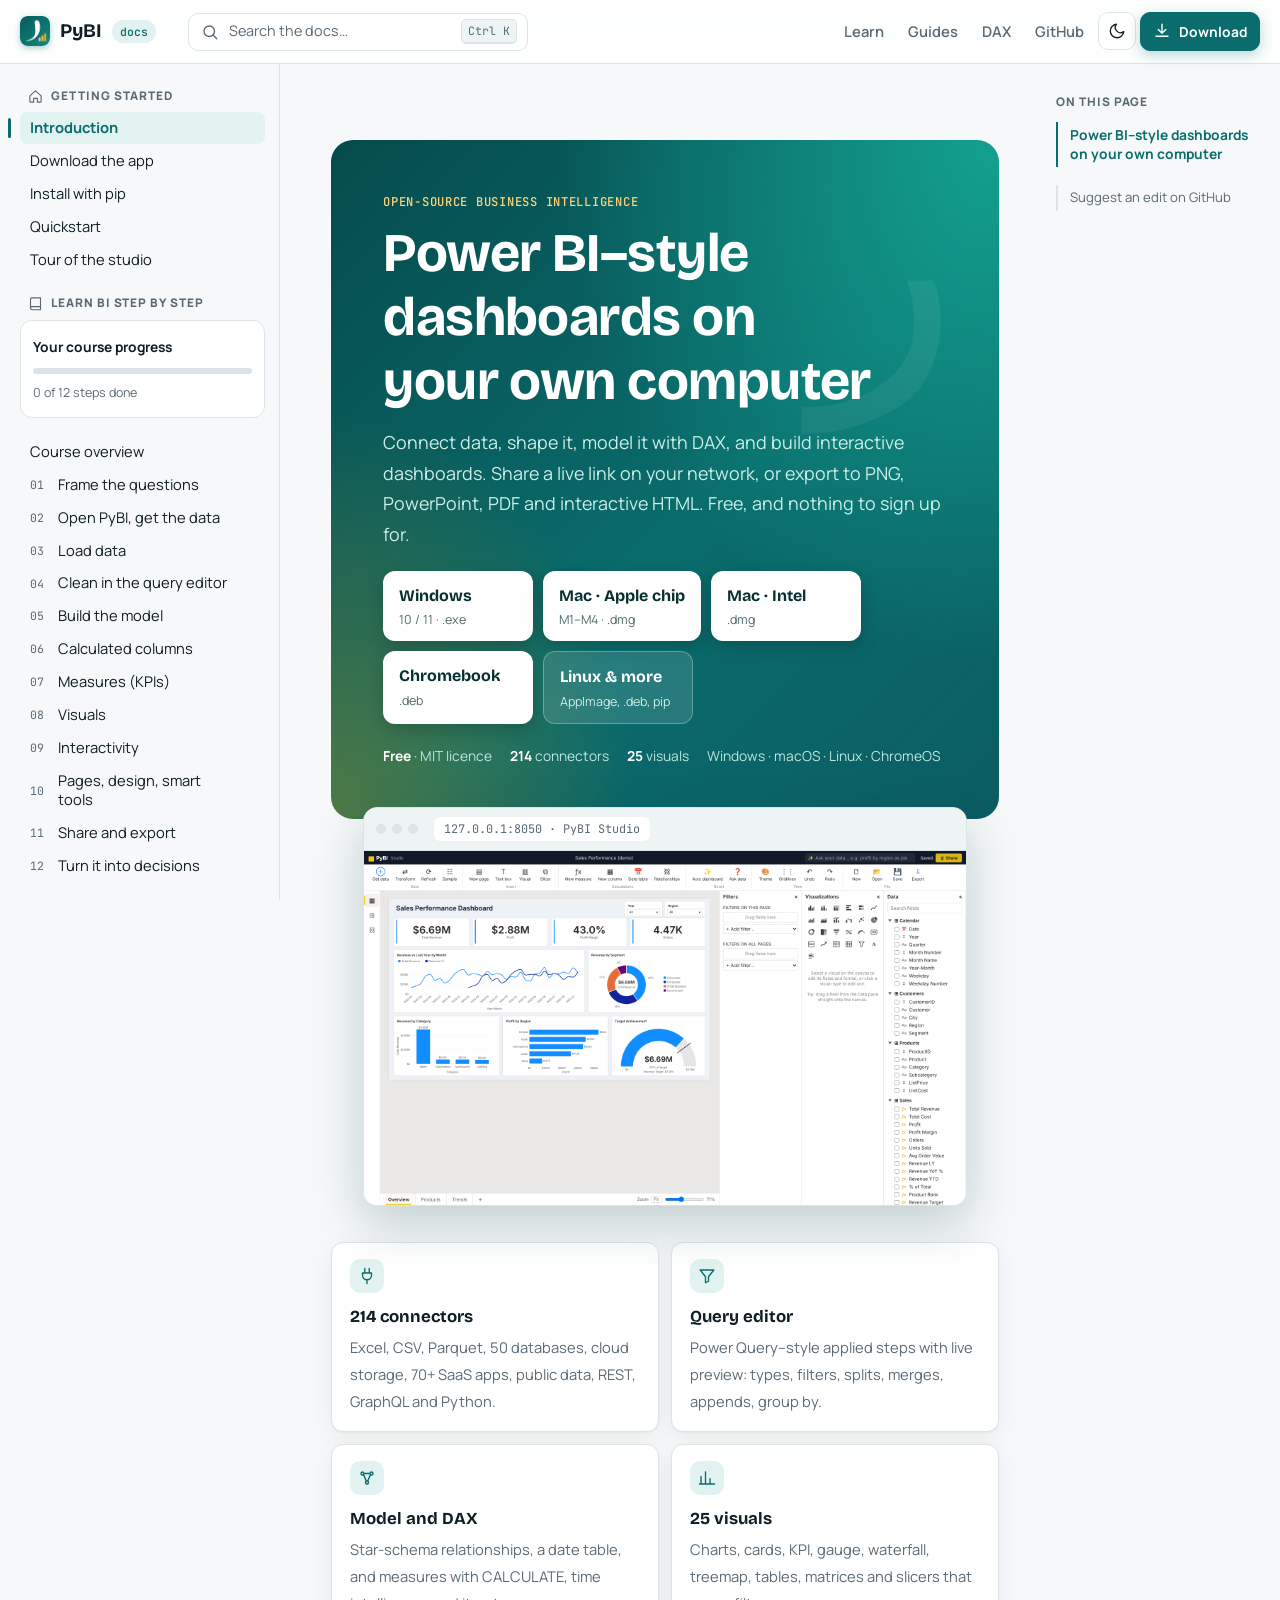
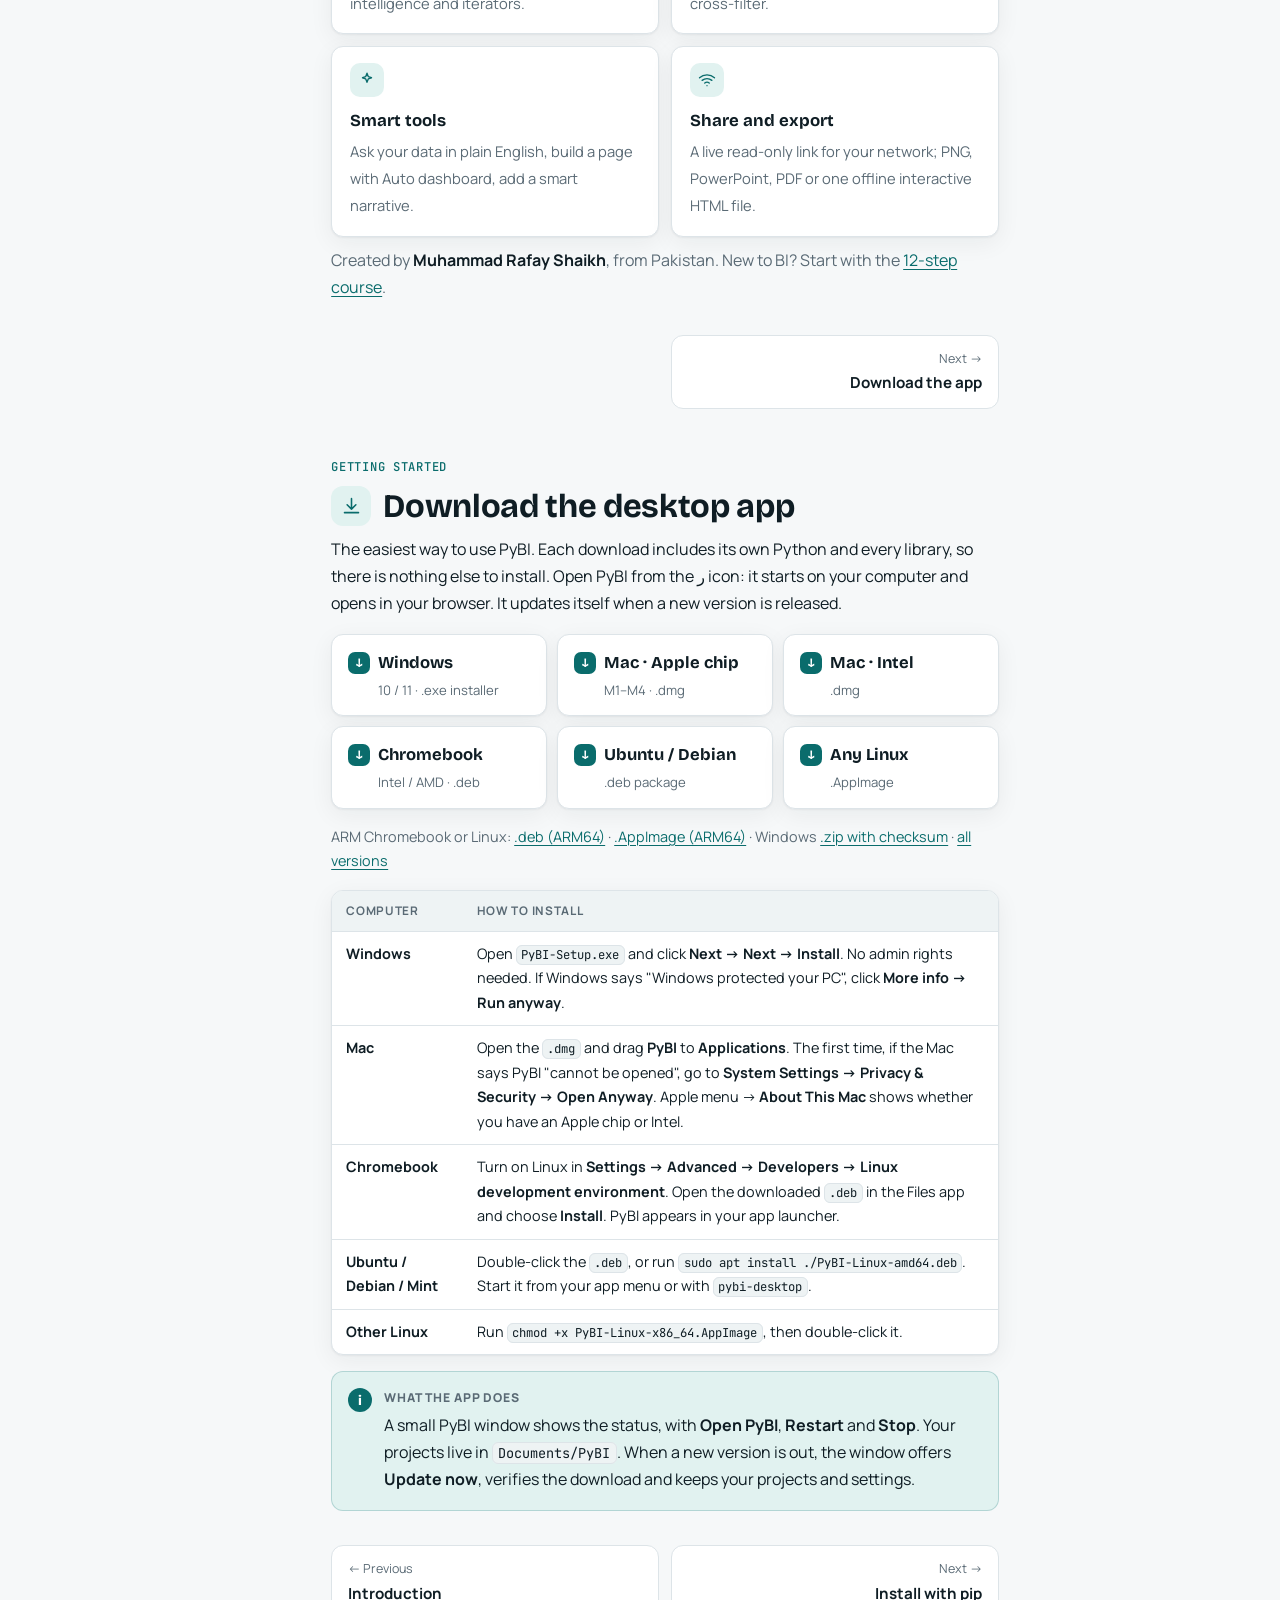
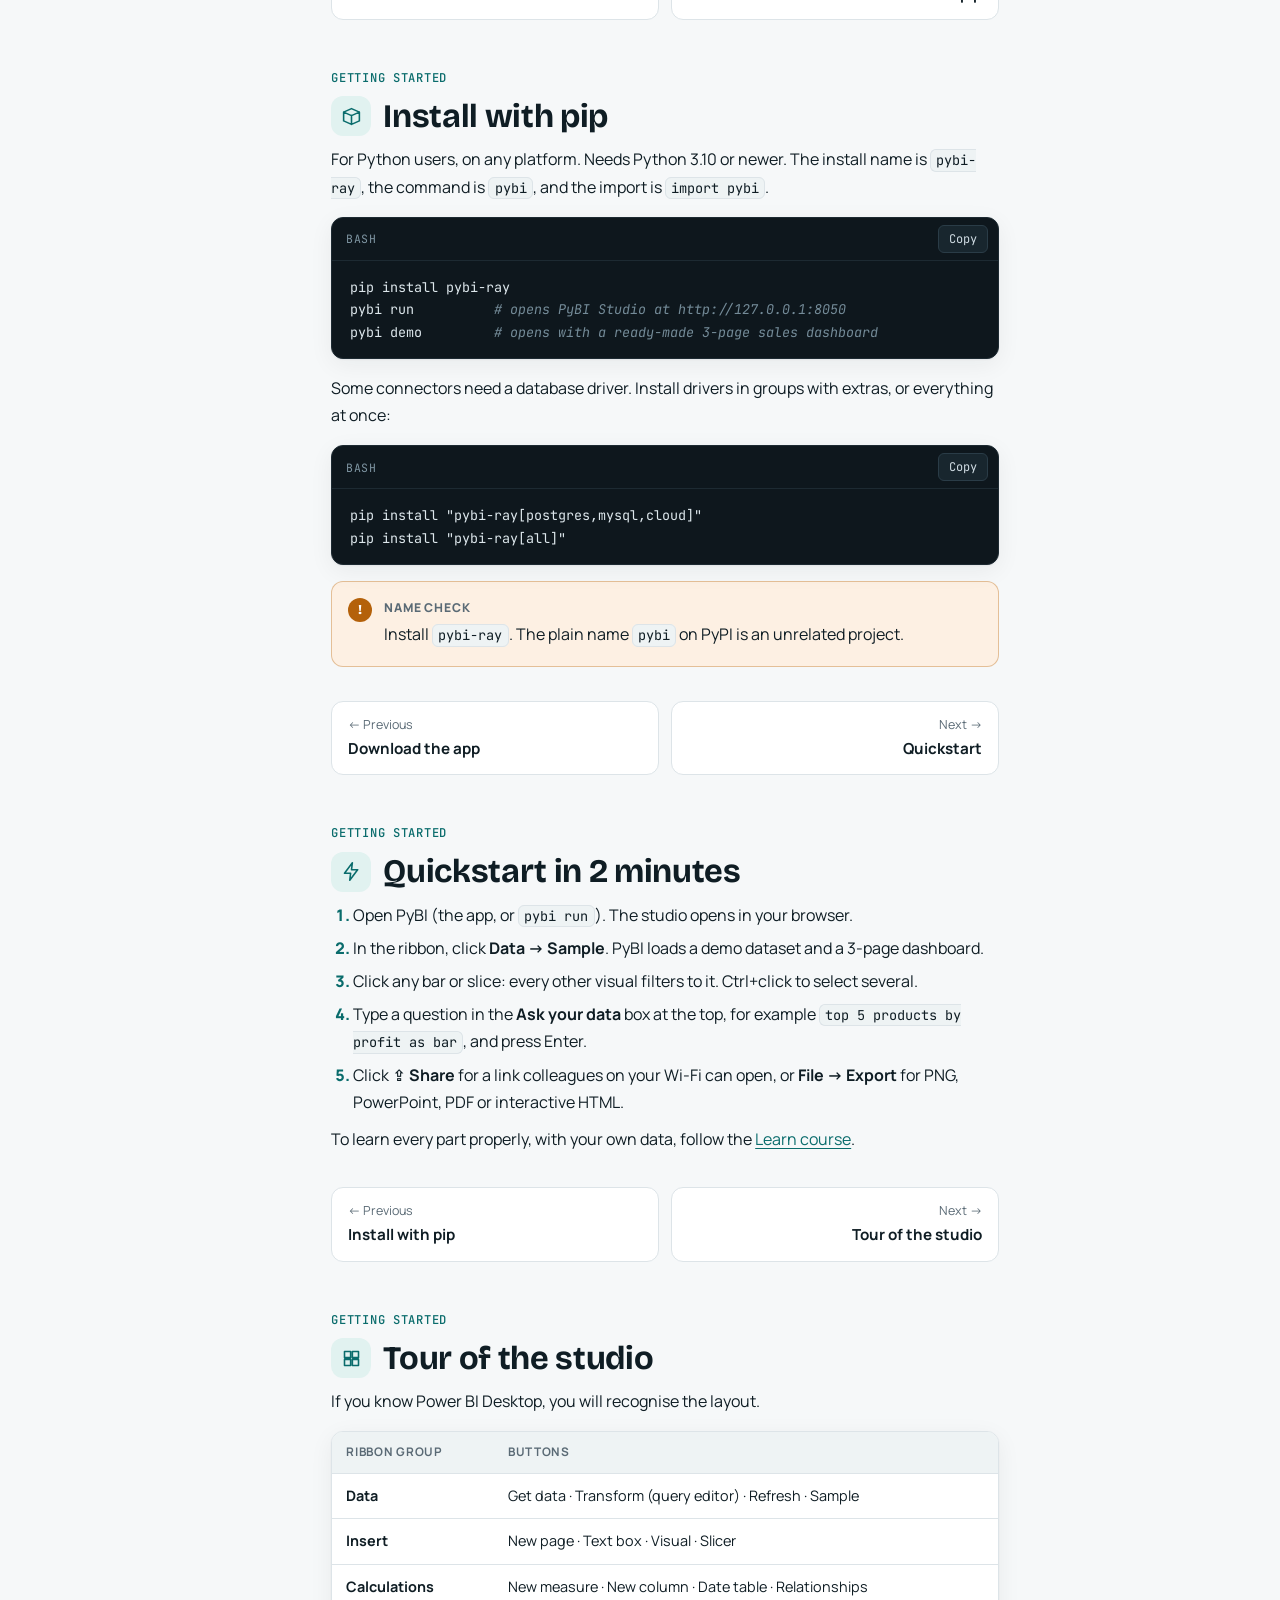
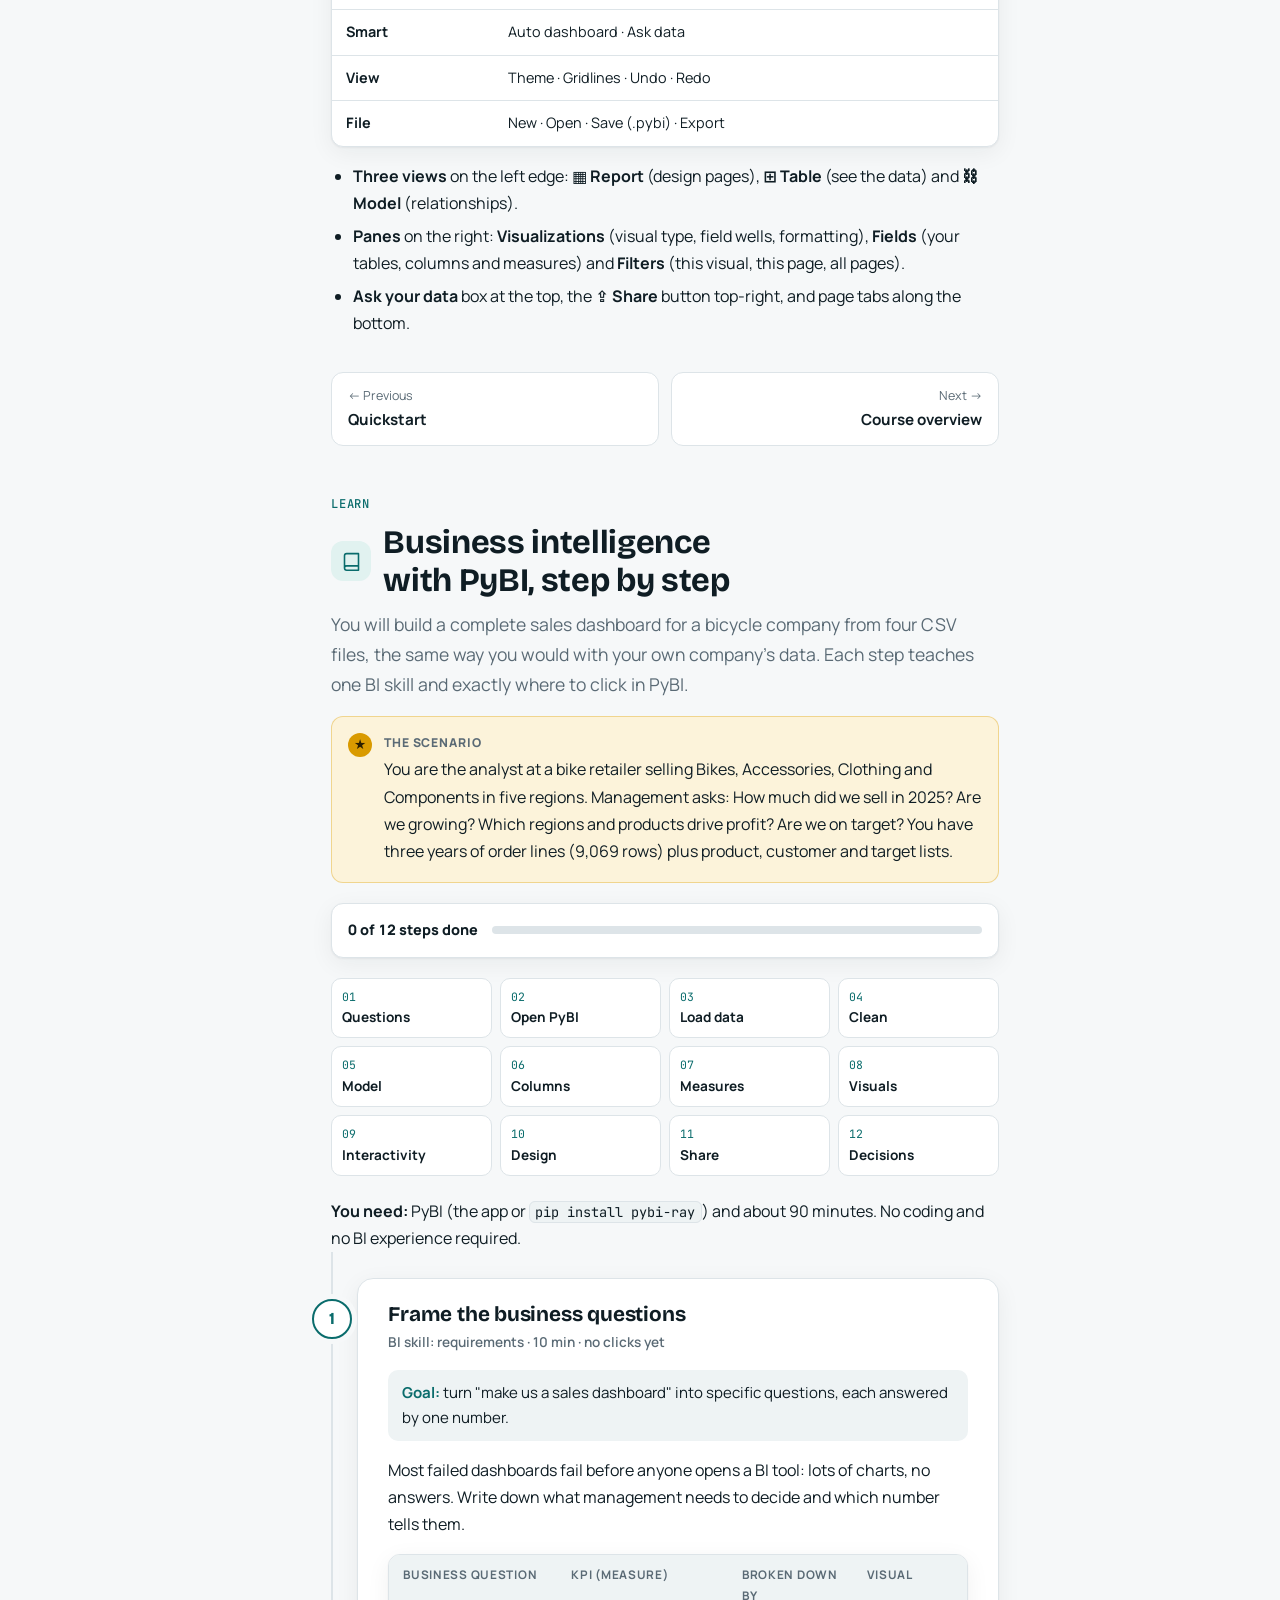
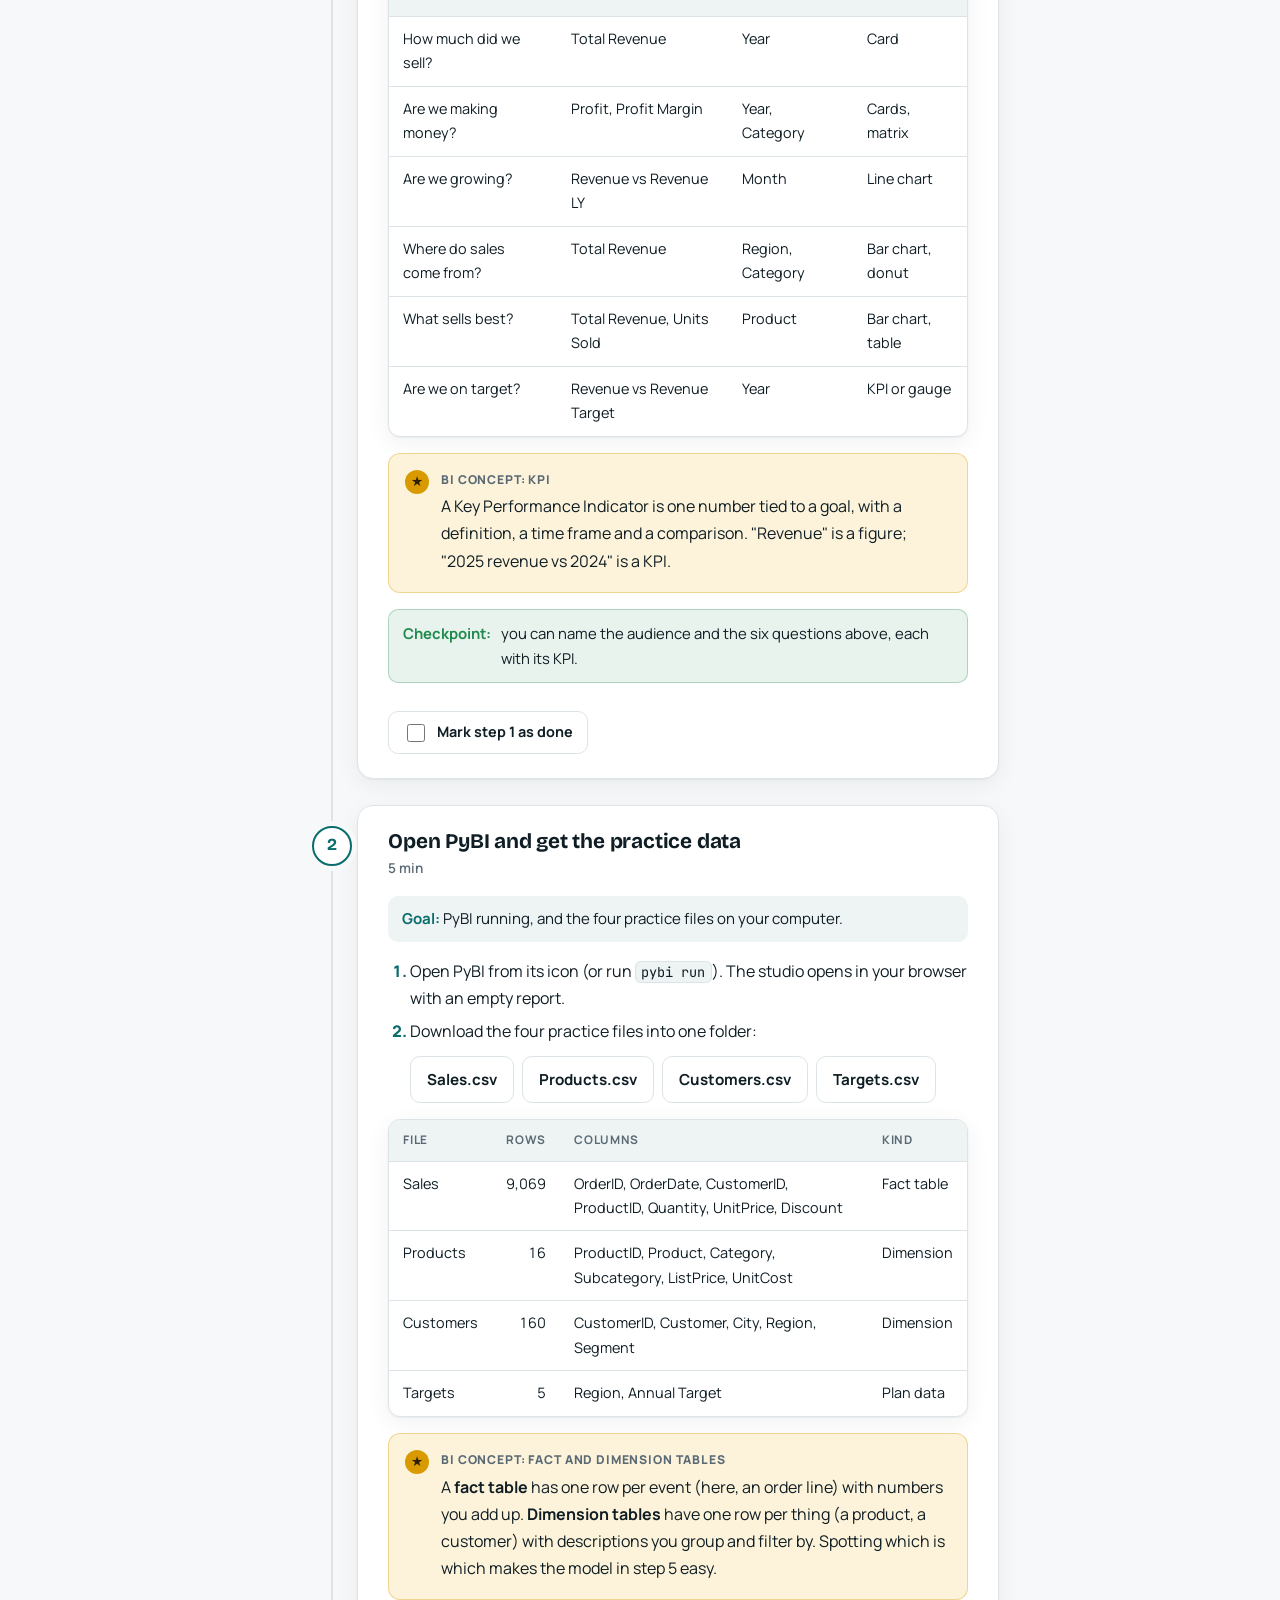
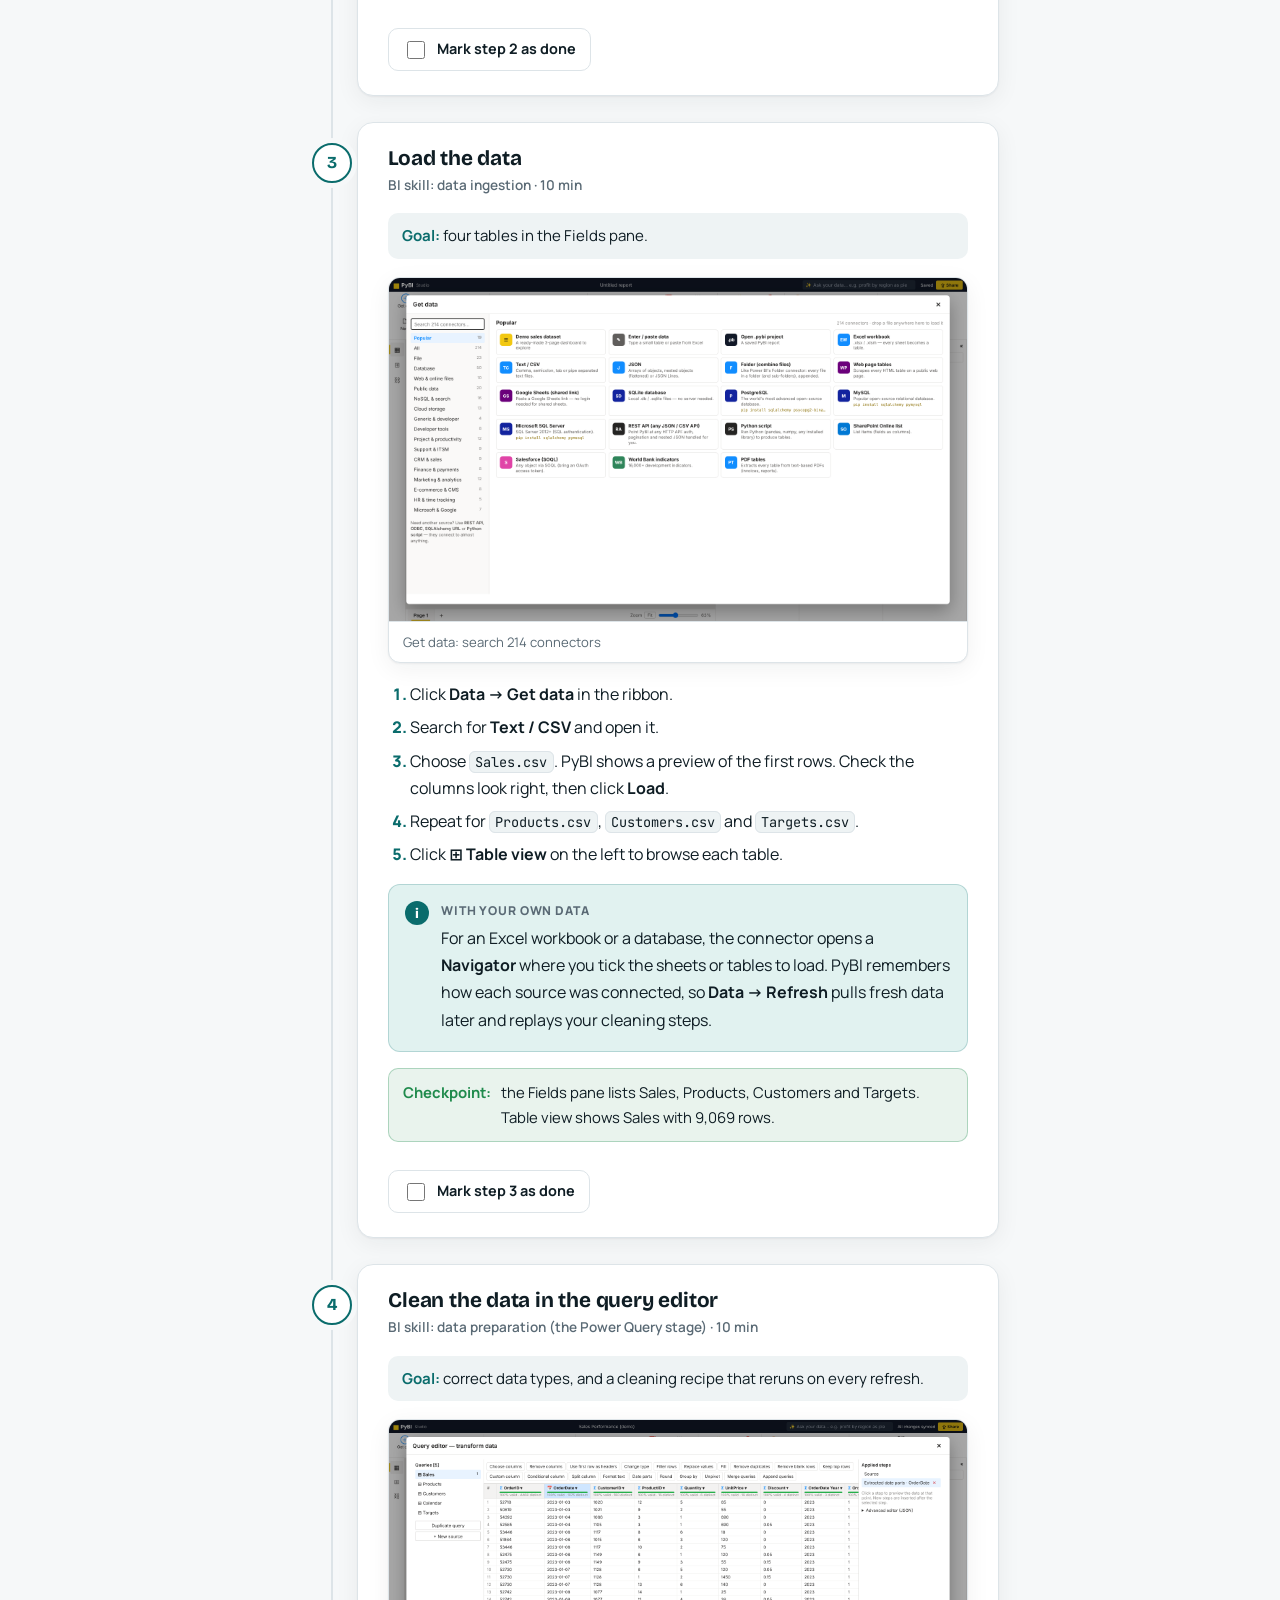
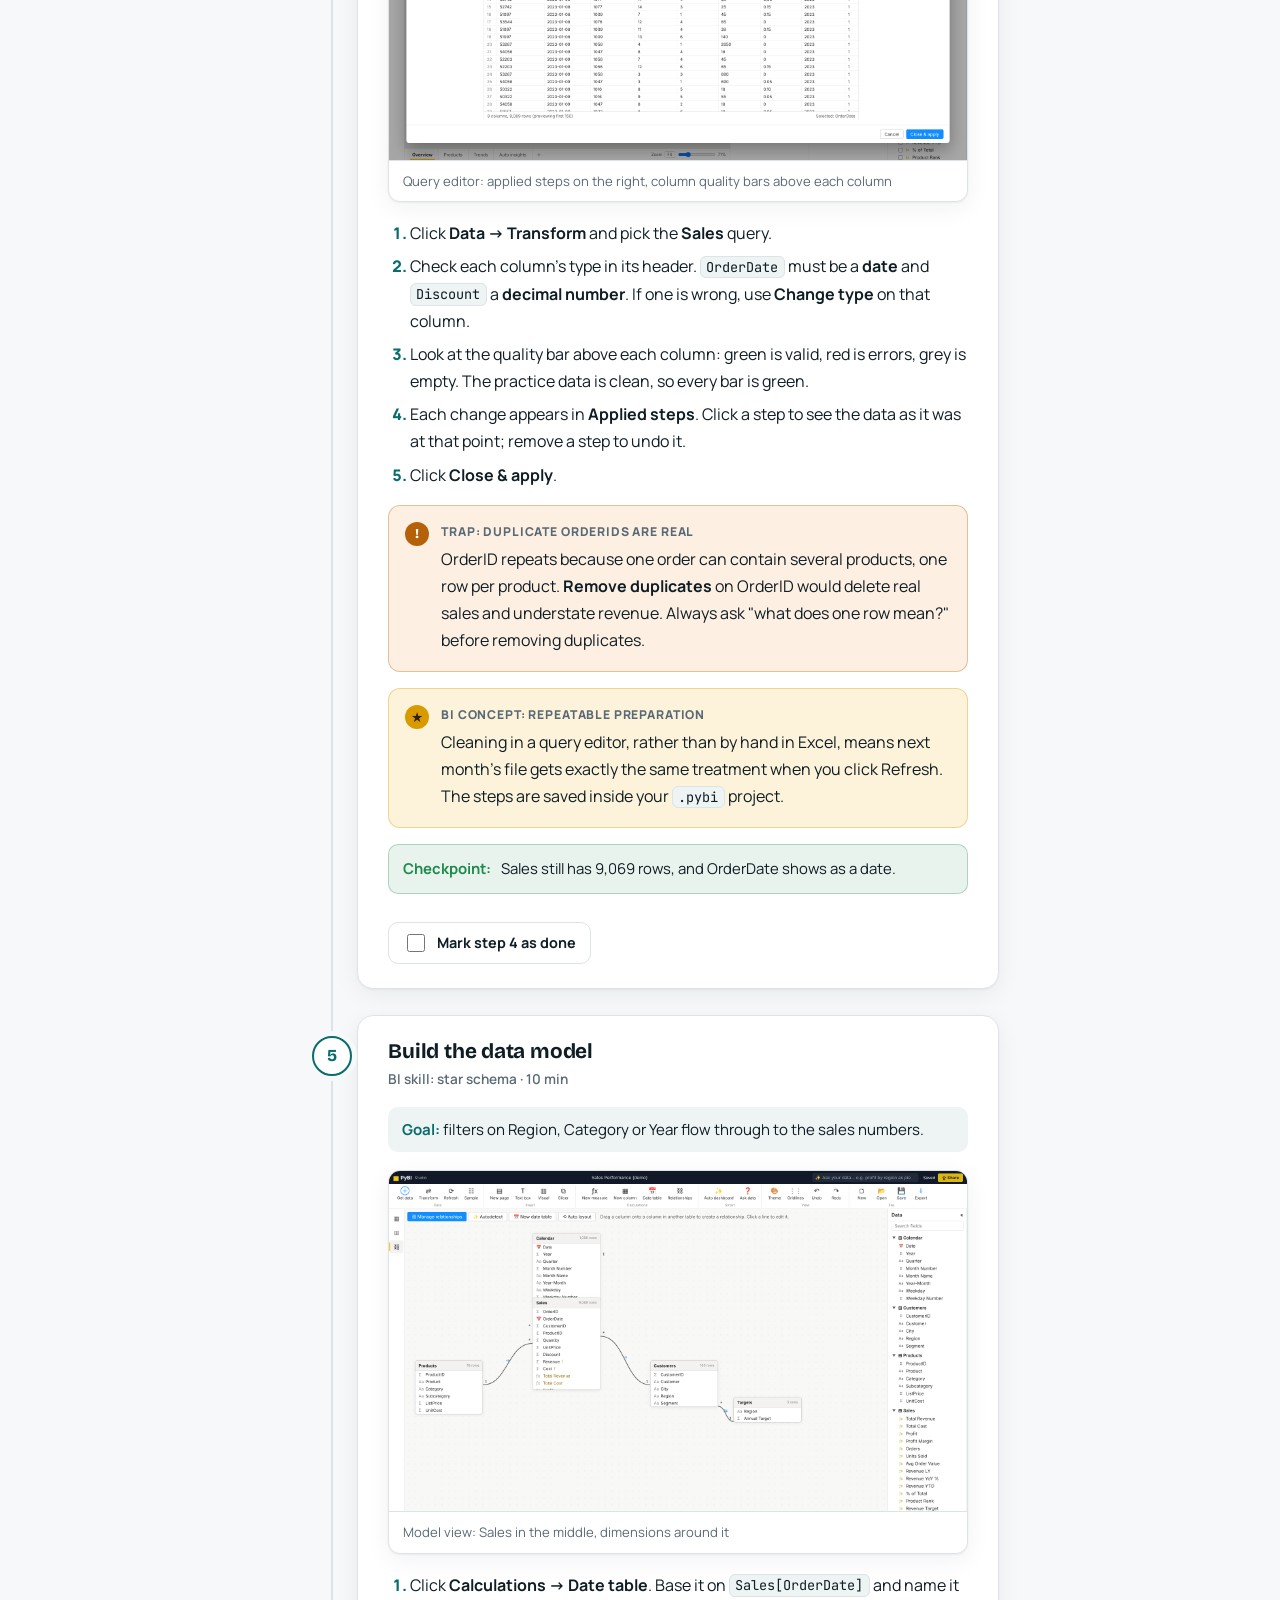
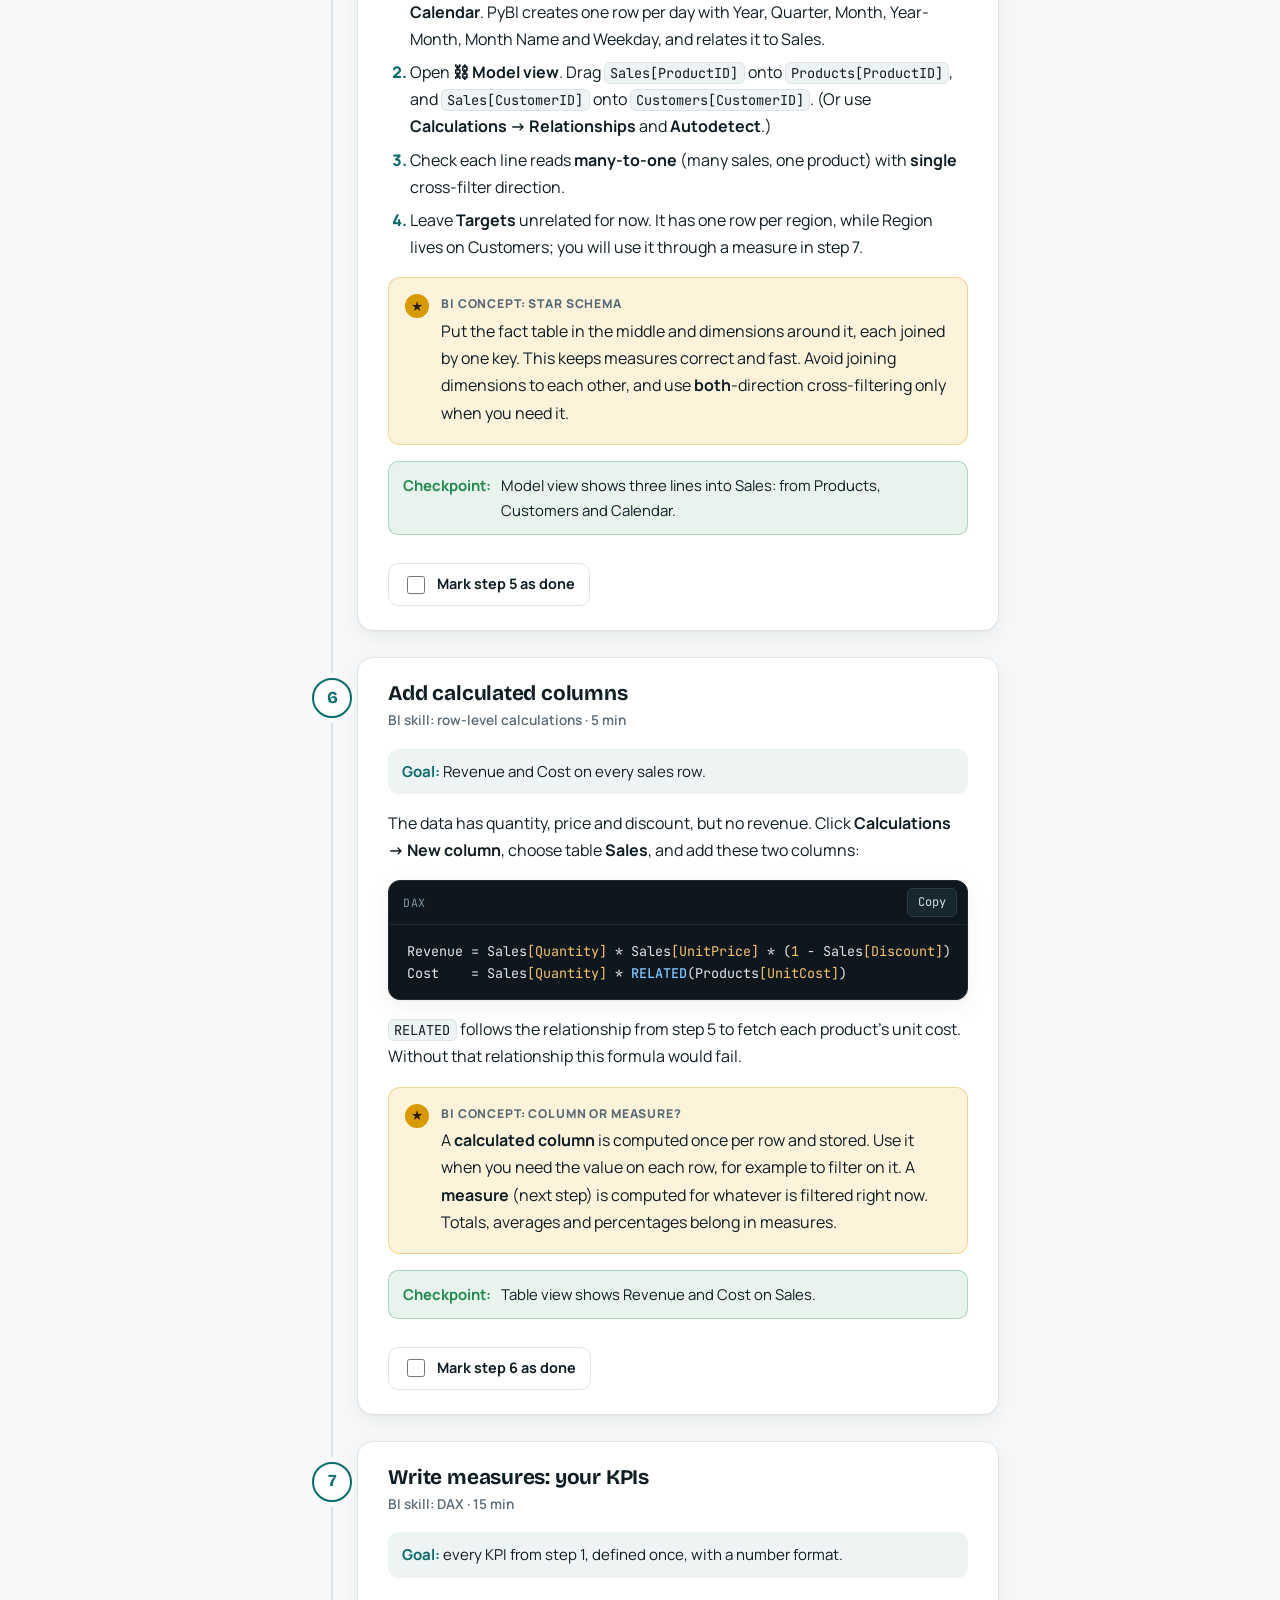
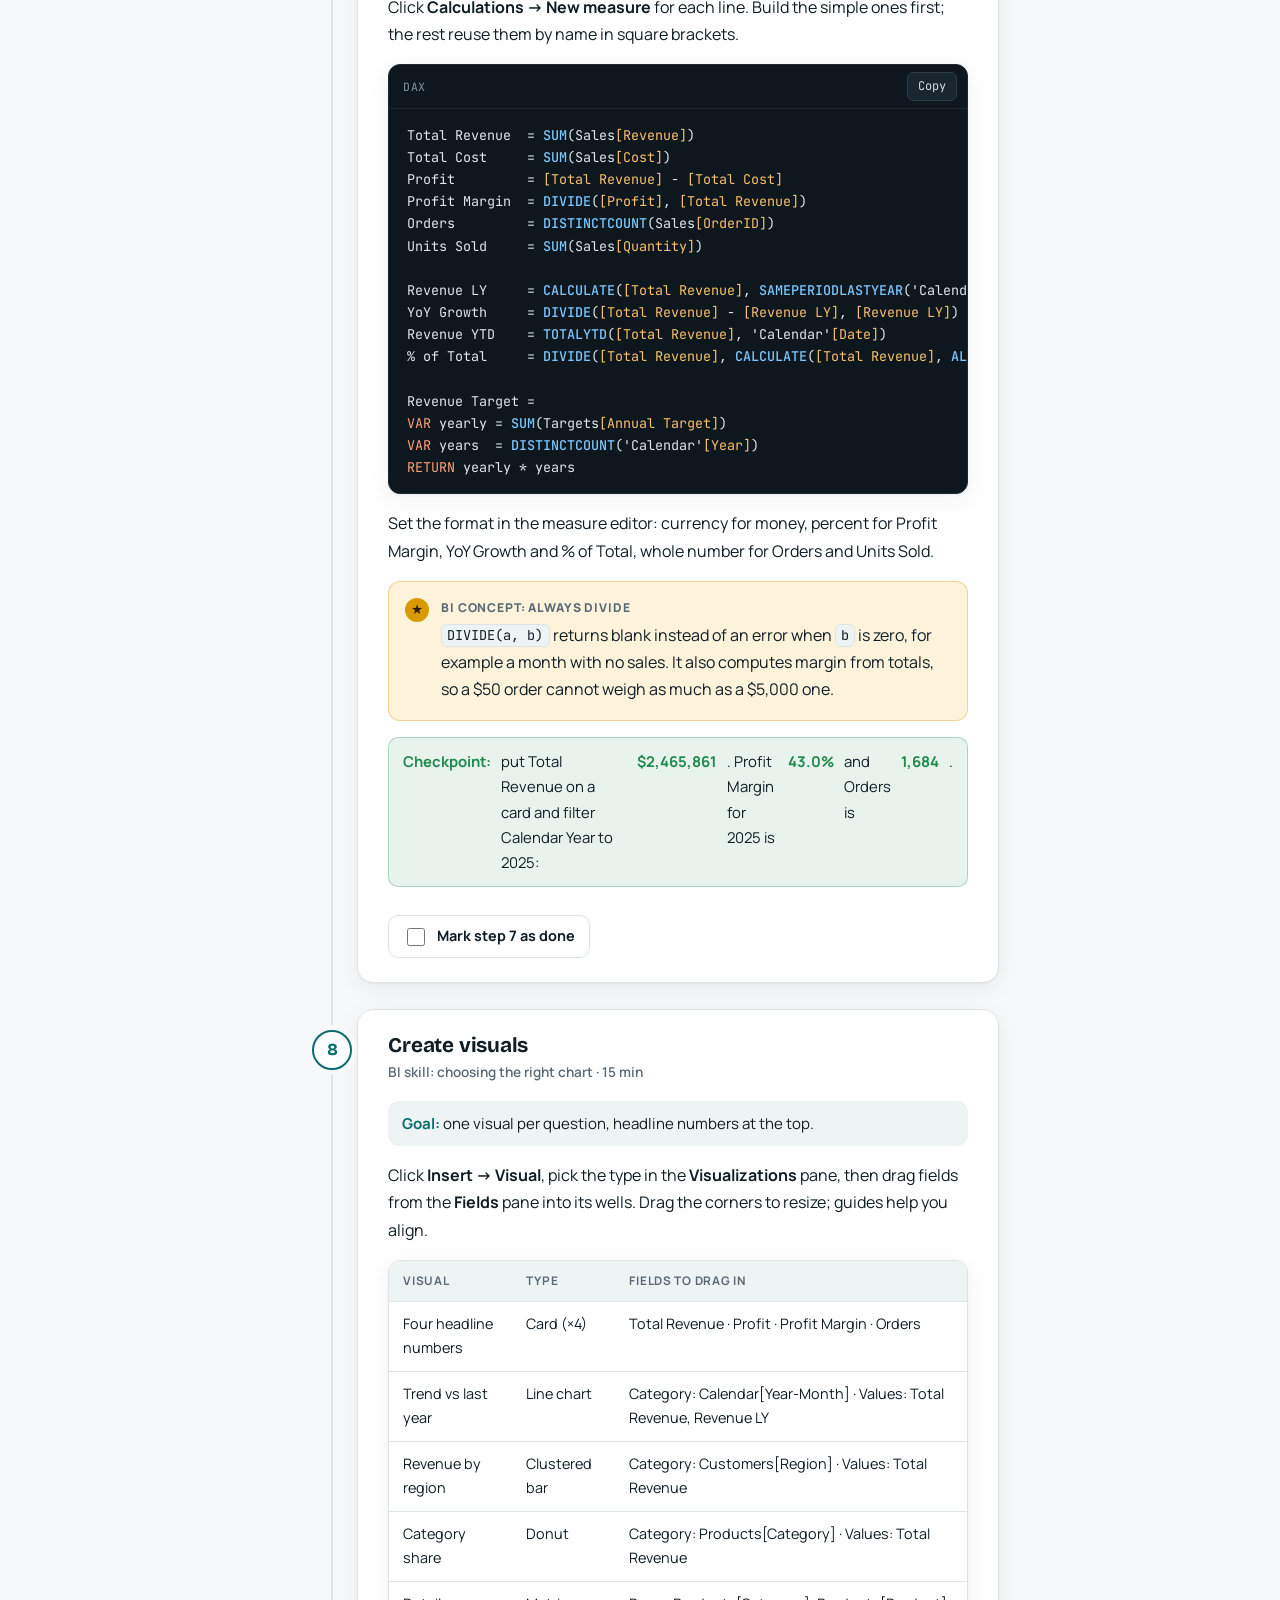
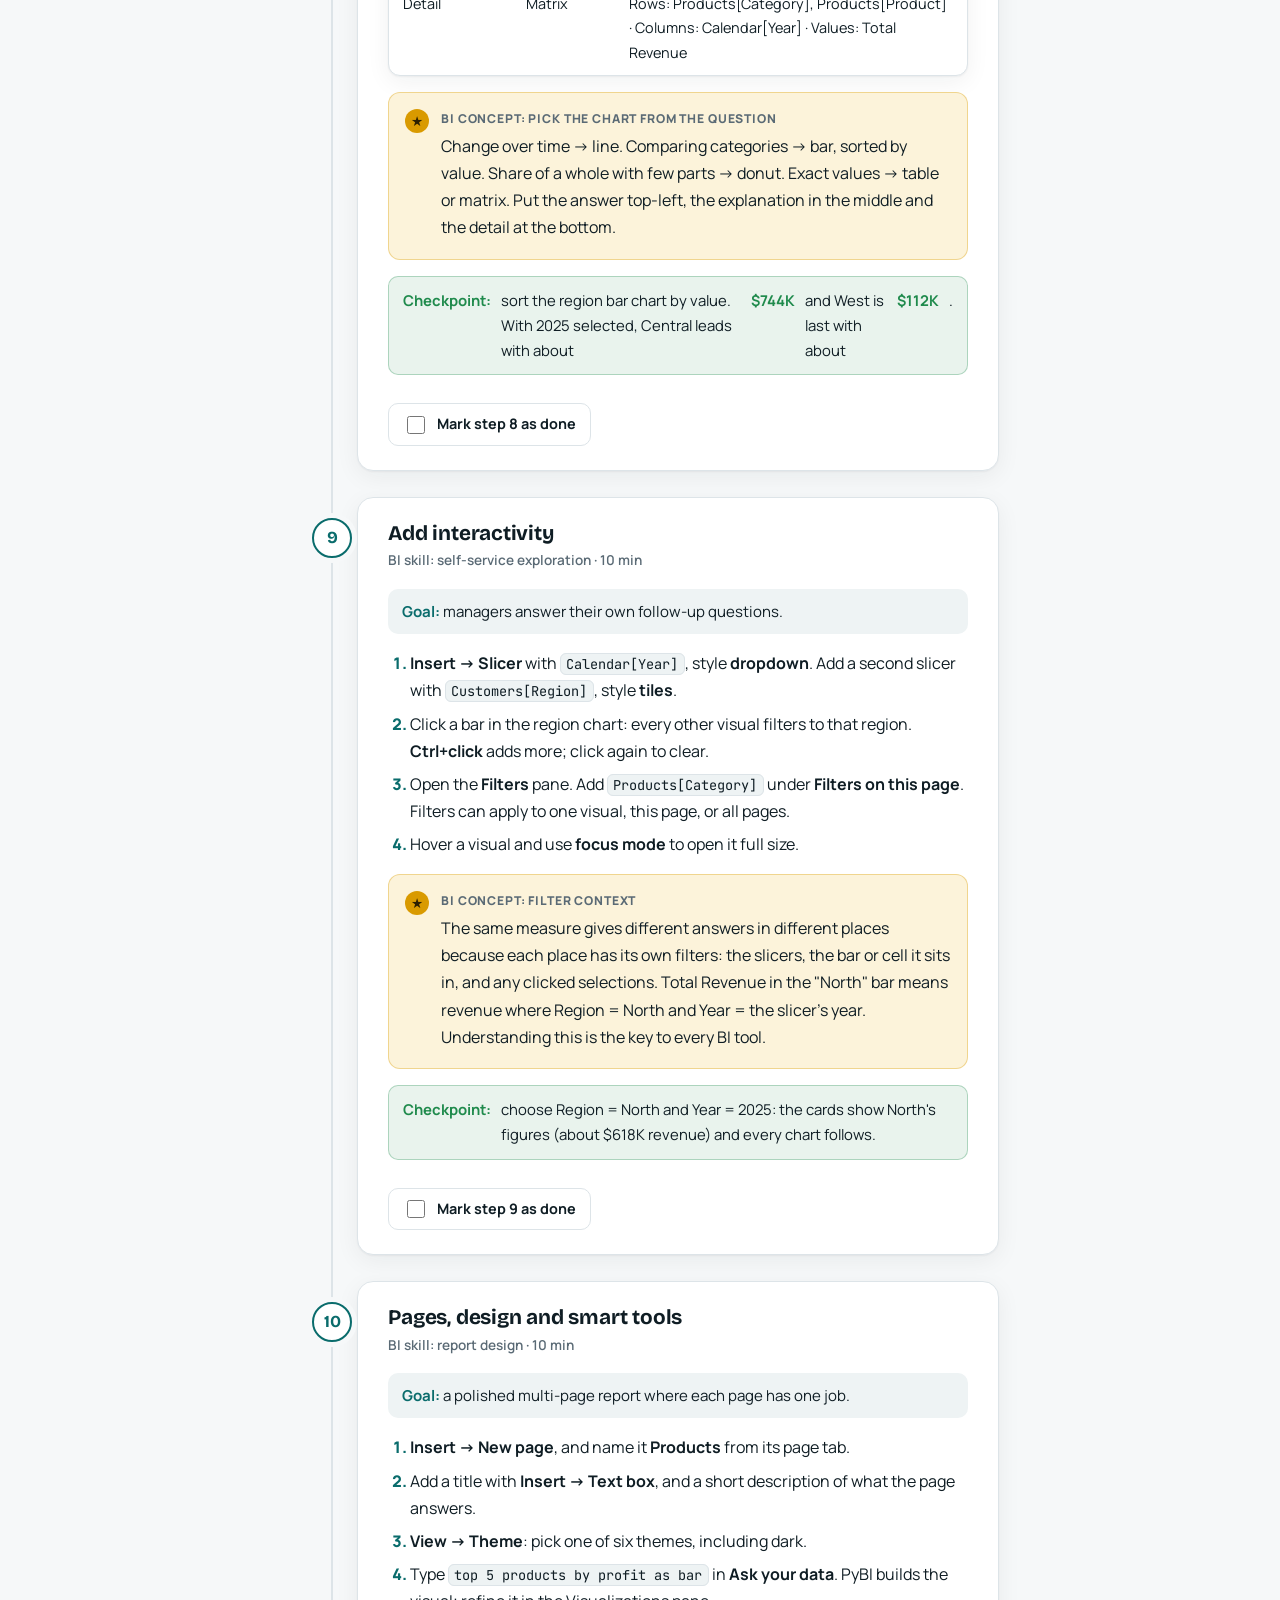
==== docs/index.html @ 2943eae9 "Docs search: rank specific matches above whole sections" ====
<!DOCTYPE html>
<html lang="en">
<head>
<meta charset="utf-8">
<meta name="viewport" content="width=device-width, initial-scale=1">
<title>PyBI Documentation</title>
<meta name="description" content="PyBI: open-source Power BI-style business intelligence studio. Download for Windows, Mac, Chromebook and Linux, and learn BI step by step.">
<meta property="og:title" content="PyBI Documentation">
<meta property="og:description" content="Open-source business intelligence studio: get data, model, DAX measures, interactive dashboards. Free for Windows, Mac, Chromebook and Linux.">
<meta property="og:image" content="https://rafay183.github.io/pybi/images/dashboard.png">
<meta name="theme-color" content="#0a6c6c">
<link rel="icon" href="images/pybi-icon.png">
<link rel="preconnect" href="https://fonts.googleapis.com">
<link rel="preconnect" href="https://fonts.gstatic.com" crossorigin>
<link href="https://fonts.googleapis.com/css2?family=Bricolage+Grotesque:opsz,wght@12..96,600;12..96,700;12..96,800&family=Manrope:wght@400;500;600;700;800&family=JetBrains+Mono:wght@400;500&display=swap" rel="stylesheet">
<script>try{var t=localStorage.getItem("pybi-theme");if(t)document.documentElement.setAttribute("data-theme",t);}catch(e){}</script>
<style>
/* PyBI docs — layout: sticky top bar; left nav · content · right "on this page"; drawer on mobile.
   Palette taken from the ر app icon: deep teal + amber. */
:root{
  --bg:#f6f8f9; --surface:#ffffff; --surface-2:#eef3f4; --ink:#0f1d24; --muted:#5a6a75; --line:#dde4e8;
  --accent:#0a6c6c; --accent-2:#0e8c7f; --accent-soft:#e1f2f0; --accent-ink:#ffffff;
  --amber:#d99a00; --amber-soft:#fcf3da; --warn:#b4610a; --warn-soft:#fdf0e3; --good:#1f8a4c;
  --code-bg:#0e171d; --code-ink:#dde7ec; --code-line:#1d2a32;
  --shadow:0 1px 2px rgba(15,29,36,.05), 0 6px 24px rgba(15,29,36,.06);
  --shadow-lg:0 18px 50px rgba(8,60,62,.22);
  --font-display:"Bricolage Grotesque","Segoe UI",system-ui,sans-serif;
  --font-body:"Manrope","Segoe UI",system-ui,-apple-system,sans-serif;
  --font-mono:"JetBrains Mono",ui-monospace,"Cascadia Code",Consolas,monospace;
  --top:64px; --radius:12px; color-scheme:light;
}
@media (prefers-color-scheme: dark){
  :root:not([data-theme="light"]){
    --bg:#0b1216; --surface:#111b21; --surface-2:#16232a; --ink:#e3ebef; --muted:#93a4b0; --line:#22323b;
    --accent:#3fc2b6; --accent-2:#2aa79a; --accent-soft:#132e2c; --accent-ink:#06201e;
    --amber:#f0bb3a; --amber-soft:#2e2510; --warn:#f0a940; --warn-soft:#2d2112; --good:#4cc781;
    --code-bg:#081015; --code-line:#18252d;
    --shadow:0 1px 2px rgba(0,0,0,.3), 0 6px 24px rgba(0,0,0,.25); --shadow-lg:0 18px 50px rgba(0,0,0,.45);
    color-scheme:dark;
  }
}
:root[data-theme="dark"]{
  --bg:#0b1216; --surface:#111b21; --surface-2:#16232a; --ink:#e3ebef; --muted:#93a4b0; --line:#22323b;
  --accent:#3fc2b6; --accent-2:#2aa79a; --accent-soft:#132e2c; --accent-ink:#06201e;
  --amber:#f0bb3a; --amber-soft:#2e2510; --warn:#f0a940; --warn-soft:#2d2112; --good:#4cc781;
  --code-bg:#081015; --code-line:#18252d;
  --shadow:0 1px 2px rgba(0,0,0,.3), 0 6px 24px rgba(0,0,0,.25); --shadow-lg:0 18px 50px rgba(0,0,0,.45);
  color-scheme:dark;
}

*{box-sizing:border-box}
html{scroll-behavior:smooth; scroll-padding-top:calc(var(--top) + 16px)}
@media (prefers-reduced-motion: reduce){html{scroll-behavior:auto} *{transition:none !important}}
body{margin:0; background:var(--bg); color:var(--ink); font-family:var(--font-body); font-size:16px; line-height:1.7; -webkit-font-smoothing:antialiased}
a{color:var(--accent); text-underline-offset:3px; text-decoration-thickness:1px}
a:hover{text-decoration-thickness:2px}
:focus-visible{outline:2px solid var(--accent); outline-offset:2px; border-radius:6px}
h1,h2,h3,h4{font-family:var(--font-display); line-height:1.18; text-wrap:balance; margin:0; letter-spacing:-.01em}
h2{font-size:clamp(1.6rem,2.6vw,2.05rem)}
h3{font-size:1.25rem; margin:32px 0 10px}
h4{font-size:1.02rem; margin:22px 0 8px}
p{margin:10px 0}
code{font-family:var(--font-mono); font-size:.85em; background:var(--surface-2); border:1px solid var(--line); padding:.08em .38em; border-radius:6px}
pre code{background:none; border:0; padding:0; font-size:inherit}
svg.i{width:18px; height:18px; flex:none; stroke:currentColor; fill:none; stroke-width:1.8; stroke-linecap:round; stroke-linejoin:round}

/* ---------------- top bar ---------------- */
.topbar{position:sticky; top:0; z-index:40; height:var(--top); display:flex; align-items:center; gap:14px; padding:0 20px;
  background:color-mix(in srgb, var(--surface) 82%, transparent); backdrop-filter:saturate(1.4) blur(12px); -webkit-backdrop-filter:saturate(1.4) blur(12px); border-bottom:1px solid var(--line)}
.brand{display:flex; align-items:center; gap:10px; color:var(--ink); text-decoration:none; font-family:var(--font-display); font-weight:700; font-size:1.2rem}
.brand img{border-radius:8px; box-shadow:0 2px 6px rgba(10,108,108,.35)}
.pill{font-family:var(--font-mono); font-size:.72rem; font-weight:500; color:var(--accent); background:var(--accent-soft); border-radius:20px; padding:2px 8px}
.searchbtn{flex:0 1 340px; margin-left:18px; display:flex; align-items:center; gap:10px; height:38px; padding:0 10px 0 12px; border:1px solid var(--line); border-radius:10px;
  background:var(--surface); color:var(--muted); font:inherit; font-size:.9rem; cursor:pointer; text-align:left}
.searchbtn:hover{border-color:var(--accent)}
.searchbtn span{flex:1}
kbd{font-family:var(--font-mono); font-size:.72rem; border:1px solid var(--line); border-bottom-width:2px; border-radius:5px; padding:1px 6px; background:var(--surface-2); color:var(--muted)}
.topnav{margin-left:auto; display:flex; align-items:center; gap:4px}
.topnav a.link{color:var(--muted); text-decoration:none; font-weight:600; font-size:.92rem; padding:8px 10px; border-radius:8px}
.topnav a.link:hover{color:var(--ink); background:var(--surface-2)}
.iconbtn{display:grid; place-items:center; width:38px; height:38px; border-radius:10px; border:1px solid var(--line); background:var(--surface); color:var(--ink); cursor:pointer}
.iconbtn:hover{border-color:var(--accent); color:var(--accent)}
.menu-btn{display:none}
.btn{display:inline-flex; align-items:center; gap:8px; padding:10px 16px; border-radius:10px; font-weight:700; font-size:.95rem; text-decoration:none;
  border:1px solid var(--line); color:var(--ink); background:var(--surface); transition:transform .15s, box-shadow .15s, border-color .15s}
.btn:hover{border-color:var(--accent); transform:translateY(-1px)}
.btn.primary{background:var(--accent); border-color:var(--accent); color:var(--accent-ink); box-shadow:0 4px 14px rgba(10,108,108,.28)}
.btn.primary:hover{background:var(--accent-2)}
.btn.sm{padding:7px 12px; font-size:.86rem}

/* ---------------- layout ---------------- */
.layout{display:grid; grid-template-columns:280px minmax(0,1fr) 230px; max-width:1480px; margin:0 auto}
.side{position:sticky; top:var(--top); align-self:start; height:calc(100vh - var(--top)); overflow-y:auto; padding:22px 14px 40px 20px; border-right:1px solid var(--line); scrollbar-width:thin}
.side .group{margin-bottom:18px}
.side .gtitle{display:flex; align-items:center; gap:8px; font-size:.74rem; letter-spacing:.08em; text-transform:uppercase; color:var(--muted); font-weight:800; margin:0 0 6px 8px}
.side .gtitle svg{width:15px; height:15px}
.side a{position:relative; display:flex; align-items:center; gap:8px; padding:6px 10px; margin:1px 0; border-radius:8px; color:var(--ink); text-decoration:none; font-size:.92rem; line-height:1.35}
.side a:hover{background:var(--surface-2)}
.side a.active{background:var(--accent-soft); color:var(--accent); font-weight:700}
.side a.active::before{content:""; position:absolute; left:-12px; top:6px; bottom:6px; width:3px; border-radius:3px; background:var(--accent)}
.side a .n{font-family:var(--font-mono); font-size:.72rem; color:var(--muted); width:20px}
.side a .tick{margin-left:auto; color:var(--good); font-size:.8rem; visibility:hidden}
.side a.done .tick{visibility:visible}
.side .course{background:var(--surface); border:1px solid var(--line); border-radius:12px; padding:12px; margin:0 0 18px}
.side .course b{font-size:.86rem}
.side .course .bar{height:6px; background:var(--line); border-radius:6px; margin:8px 0 4px; overflow:hidden}
.side .course .bar i{display:block; height:100%; width:0; background:linear-gradient(90deg,var(--accent),var(--amber)); transition:width .3s}
.side .course small{color:var(--muted); font-size:.78rem}
main{min-width:0; padding:0 clamp(18px,4vw,56px) 80px}
.col{max-width:820px; margin:0 auto}
.toc{position:sticky; top:var(--top); align-self:start; max-height:calc(100vh - var(--top)); overflow-y:auto; padding:28px 18px 40px 6px; font-size:.86rem}
.toc .t{font-size:.74rem; letter-spacing:.08em; text-transform:uppercase; color:var(--muted); font-weight:800; margin:0 0 10px}
.toc a{display:block; color:var(--muted); text-decoration:none; padding:4px 0 4px 12px; border-left:2px solid var(--line); line-height:1.35}
.toc a:hover{color:var(--ink)}
.toc a.on{color:var(--accent); border-left-color:var(--accent); font-weight:700}
.toc .edit{display:block; margin-top:18px; color:var(--muted); font-size:.82rem}

/* ---------------- hero ---------------- */
.hero{position:relative; margin:28px 0 8px; border-radius:22px; padding:clamp(28px,5vw,52px); color:#eafaf7; overflow:hidden;
  background:radial-gradient(120% 140% at 100% 0%, #13a08f 0%, rgba(19,160,143,0) 55%), radial-gradient(90% 120% at 0% 100%, #d99a0055 0%, rgba(217,154,0,0) 50%), linear-gradient(135deg,#064b4c 0%,#0a6c6c 55%,#0b5d63 100%)}
.hero::after{content:"ر"; position:absolute; right:40px; top:-30px; font-size:300px; line-height:1; color:rgba(255,255,255,.06); font-family:serif; pointer-events:none}
.hero .eyebrow{color:#ffd37a}
.hero h1{font-size:clamp(2.2rem,5vw,3.4rem); color:#fff; max-width:16ch}
.hero .lead{color:#cdeee9; font-size:1.12rem; max-width:60ch; margin:14px 0 22px}
.hero .os{display:flex; flex-wrap:wrap; gap:10px}
.hero .os a{display:flex; flex-direction:column; min-width:150px; padding:11px 16px; border-radius:12px; text-decoration:none; color:#06302f; background:#fff; box-shadow:0 6px 18px rgba(0,0,0,.18); transition:transform .15s}
.hero .os a:hover{transform:translateY(-2px)}
.hero .os a b{font-family:var(--font-display); font-size:1rem}
.hero .os a span{font-size:.78rem; color:#4e6a6a}
.hero .os a.alt{background:rgba(255,255,255,.12); color:#fff; box-shadow:none; border:1px solid rgba(255,255,255,.28)}
.hero .os a.alt span{color:#cdeee9}
.hero .meta{display:flex; flex-wrap:wrap; gap:18px; margin-top:20px; font-size:.86rem; color:#bfe5df}
.hero .meta b{color:#fff}
.frame{margin:-6px 0 0; position:relative; z-index:1; border-radius:14px; overflow:hidden; border:1px solid var(--line); background:var(--surface); box-shadow:var(--shadow-lg); transform:translateY(-14px); margin-left:clamp(0px,3vw,32px); margin-right:clamp(0px,3vw,32px)}
.frame .chrome{display:flex; align-items:center; gap:6px; padding:9px 12px; background:var(--surface-2); border-bottom:1px solid var(--line)}
.frame .chrome i{width:10px; height:10px; border-radius:50%; background:var(--line)}
.frame .chrome span{margin-left:10px; font-family:var(--font-mono); font-size:.74rem; color:var(--muted); background:var(--surface); border-radius:6px; padding:2px 10px}
.frame img{display:block; width:100%; height:auto}
.eyebrow{font-family:var(--font-mono); font-size:.76rem; color:var(--accent); font-weight:500; letter-spacing:.06em; text-transform:uppercase; margin:0 0 8px}
.lead{font-size:1.1rem; color:var(--muted); max-width:66ch}

/* ---------------- sections ---------------- */
section{padding-top:48px}
section > h2{display:flex; align-items:center; gap:12px}
section > h2 .ic{display:grid; place-items:center; width:40px; height:40px; border-radius:12px; background:var(--accent-soft); color:var(--accent); flex:none}
section > h2 .ic svg{width:21px; height:21px}
.pager{display:grid; grid-template-columns:1fr 1fr; gap:12px; margin-top:34px}
.pager a{display:block; padding:12px 16px; border:1px solid var(--line); border-radius:12px; text-decoration:none; color:var(--ink); background:var(--surface)}
.pager a:hover{border-color:var(--accent)}
.pager a small{display:block; color:var(--muted); font-size:.78rem}
.pager a b{font-size:.95rem}
.pager .next{text-align:right; grid-column:2}

.features{display:grid; grid-template-columns:repeat(auto-fit,minmax(230px,1fr)); gap:12px; margin:22px 0 6px}
.feature{background:var(--surface); border:1px solid var(--line); border-radius:var(--radius); padding:16px 18px; box-shadow:var(--shadow)}
.feature .ic{display:grid; place-items:center; width:34px; height:34px; border-radius:10px; background:var(--accent-soft); color:var(--accent); margin-bottom:10px}
.feature b{display:block; font-family:var(--font-display); font-size:1.05rem; margin-bottom:2px}
.feature span{color:var(--muted); font-size:.92rem}

.dl-grid{display:grid; grid-template-columns:repeat(auto-fit,minmax(170px,1fr)); gap:10px; margin:16px 0}
.dl{display:flex; flex-direction:column; gap:2px; padding:14px 16px; border-radius:12px; text-decoration:none; background:var(--surface); color:var(--ink); border:1px solid var(--line); box-shadow:var(--shadow); transition:transform .15s,border-color .15s}
.dl:hover{transform:translateY(-2px); border-color:var(--accent)}
.dl b{font-family:var(--font-display); font-size:1.04rem; display:flex; align-items:center; gap:8px}
.dl b::before{content:"↓"; display:grid; place-items:center; width:22px; height:22px; border-radius:7px; background:var(--accent); color:var(--accent-ink); font-size:.8rem}
.dl span{font-size:.82rem; color:var(--muted); padding-left:30px}

.shot{margin:18px 0; border:1px solid var(--line); border-radius:var(--radius); overflow:hidden; background:var(--surface); box-shadow:var(--shadow)}
.shot img{display:block; width:100%; height:auto}
.shot figcaption{font-size:.82rem; color:var(--muted); padding:9px 14px; border-top:1px solid var(--line)}
.files{display:flex; flex-wrap:wrap; gap:8px; margin:10px 0 4px}

/* code */
.code{position:relative; margin:16px 0; border-radius:var(--radius); background:var(--code-bg); overflow:hidden; border:1px solid var(--code-line); box-shadow:var(--shadow)}
.code .bar{display:flex; justify-content:space-between; align-items:center; padding:7px 10px 7px 14px; font-family:var(--font-mono); font-size:.72rem; letter-spacing:.04em; text-transform:uppercase; color:#7f96a3; border-bottom:1px solid var(--code-line)}
.code button{font:inherit; text-transform:none; letter-spacing:0; font-size:.75rem; background:#18262e; color:#cfdbe2; border:1px solid #2a3c47; border-radius:6px; padding:3px 10px; cursor:pointer}
.code button:hover{background:#21414a}
.code pre{margin:0; padding:15px 18px; overflow-x:auto; color:var(--code-ink); font-family:var(--font-mono); font-size:.84rem; line-height:1.65}
.tk-k{color:#ff9e7a}.tk-s{color:#a6e3a1}.tk-c{color:#748b98; font-style:italic}.tk-n{color:#f5c26b}.tk-f{color:#7cc7ff}.tk-d{color:#7cc7ff; font-weight:500}.tk-m{color:#f5c26b}

/* callouts */
.callout{display:flex; gap:12px; background:var(--accent-soft); border:1px solid color-mix(in srgb, var(--accent) 22%, transparent); border-radius:var(--radius); padding:14px 16px; margin:16px 0}
.callout::before{content:"i"; flex:none; display:grid; place-items:center; width:24px; height:24px; border-radius:50%; background:var(--accent); color:var(--accent-ink); font-weight:800; font-family:var(--font-display); font-size:.85rem; margin-top:2px}
.callout.bi{background:var(--amber-soft); border-color:color-mix(in srgb, var(--amber) 35%, transparent)}
.callout.bi::before{content:"★"; background:var(--amber); color:#2b1f00}
.callout.warn{background:var(--warn-soft); border-color:color-mix(in srgb, var(--warn) 35%, transparent)}
.callout.warn::before{content:"!"; background:var(--warn); color:#fff}
.callout .t{font-weight:800; font-size:.76rem; letter-spacing:.07em; text-transform:uppercase; color:var(--muted); margin:2px 0 0}
.callout p{margin:3px 0}

/* tables */
.tbl{overflow-x:auto; margin:16px 0; border:1px solid var(--line); border-radius:var(--radius); background:var(--surface); box-shadow:var(--shadow)}
table{border-collapse:collapse; width:100%; font-size:.9rem}
th,td{text-align:left; padding:10px 14px; border-bottom:1px solid var(--line); vertical-align:top}
th{font-size:.74rem; text-transform:uppercase; letter-spacing:.06em; color:var(--muted); background:var(--surface-2)}
tr:last-child td{border-bottom:none}
tbody tr:hover td{background:color-mix(in srgb, var(--accent-soft) 45%, transparent)}
td code{white-space:nowrap}
.num{text-align:right; font-variant-numeric:tabular-nums}
ol.steps-list,ul.tight{padding-left:22px; margin:10px 0}
ol.steps-list li,ul.tight li{margin:6px 0}
ol.steps-list li::marker{font-weight:800; color:var(--accent)}

/* learn */
.progress{display:flex; align-items:center; gap:14px; background:var(--surface); border:1px solid var(--line); border-radius:var(--radius); padding:14px 16px; margin:20px 0; box-shadow:var(--shadow)}
.progress .track{flex:1; height:8px; background:var(--line); border-radius:8px; overflow:hidden}
.progress .fill{height:100%; width:0; background:linear-gradient(90deg,var(--accent),var(--amber)); transition:width .3s}
.progress .label{font-variant-numeric:tabular-nums; font-weight:800; font-size:.9rem; white-space:nowrap}
.path{display:grid; grid-template-columns:repeat(auto-fit,minmax(130px,1fr)); gap:8px; margin:14px 0 22px; padding:0; list-style:none}
.path li{background:var(--surface); border:1px solid var(--line); border-radius:10px; padding:8px 10px; font-size:.85rem; transition:border-color .15s}
.path li:hover{border-color:var(--accent)}
.path li a{color:var(--ink); text-decoration:none; font-weight:700}
.path li .n{font-family:var(--font-mono); color:var(--accent); font-size:.72rem; display:block}
.path li.done{border-color:var(--accent); background:var(--accent-soft)}
.step{position:relative; background:var(--surface); border:1px solid var(--line); border-radius:16px; padding:24px clamp(18px,3vw,30px); margin:26px 0 26px 26px; box-shadow:var(--shadow)}
.step::before{content:""; position:absolute; left:-27px; top:-27px; bottom:-27px; width:2px; background:var(--line)}
.step.done{border-color:color-mix(in srgb, var(--accent) 55%, var(--line))}
.step-head{display:flex; gap:14px; align-items:flex-start}
.step-num{position:absolute; left:-46px; top:20px; width:40px; height:40px; border-radius:50%; display:grid; place-items:center; background:var(--surface); border:2px solid var(--accent); color:var(--accent); font-family:var(--font-display); font-weight:700; font-size:1.05rem; box-shadow:0 0 0 5px var(--bg)}
.step.done .step-num{background:var(--accent); color:var(--accent-ink)}
.step-head h3{margin:0 0 3px; font-size:1.3rem}
.step-meta{color:var(--muted); font-size:.85rem; font-weight:600}
.goal{background:var(--surface-2); border-radius:10px; padding:10px 14px; margin:16px 0; font-size:.94rem}
.goal b{color:var(--accent)}
.check{display:flex; gap:10px; background:color-mix(in srgb, var(--good) 10%, var(--surface)); border:1px solid color-mix(in srgb, var(--good) 30%, transparent); border-radius:10px; padding:11px 14px; margin:16px 0; font-size:.93rem}
.check b{color:var(--good)}
.done-toggle{display:inline-flex; align-items:center; gap:9px; margin-top:12px; padding:8px 14px; border:1px solid var(--line); border-radius:10px; font-weight:700; font-size:.9rem; cursor:pointer; background:var(--surface)}
.done-toggle:hover{border-color:var(--accent)}
.done-toggle input{width:18px; height:18px; accent-color:var(--accent)}

details{background:var(--surface); border:1px solid var(--line); border-radius:var(--radius); padding:12px 16px; margin:10px 0}
details summary{cursor:pointer; font-weight:700}
details[open]{box-shadow:var(--shadow)}
details[open] summary{margin-bottom:6px; color:var(--accent)}

footer.site{margin-top:70px; border-top:1px solid var(--line); padding:34px 0 10px; display:grid; grid-template-columns:2fr 1fr 1fr 1fr; gap:24px; font-size:.9rem}
footer.site h5{margin:0 0 8px; font-size:.78rem; letter-spacing:.07em; text-transform:uppercase; color:var(--muted)}
footer.site a{display:block; color:var(--ink); text-decoration:none; margin:4px 0}
footer.site a:hover{color:var(--accent)}
footer.site p{color:var(--muted); margin:6px 0}

/* search palette */
.palette{position:fixed; inset:0; z-index:60; display:none; align-items:flex-start; justify-content:center; padding:12vh 16px 16px; background:rgba(5,15,18,.55); backdrop-filter:blur(3px)}
.palette.open{display:flex}
.palette .box{width:min(640px,100%); background:var(--surface); border:1px solid var(--line); border-radius:16px; box-shadow:var(--shadow-lg); overflow:hidden}
.palette input{width:100%; border:0; border-bottom:1px solid var(--line); padding:16px 18px; font:inherit; font-size:1.05rem; background:transparent; color:var(--ink); outline:none}
.palette ul{list-style:none; margin:0; padding:6px; max-height:52vh; overflow-y:auto}
.palette li a{display:flex; flex-direction:column; padding:9px 12px; border-radius:10px; color:var(--ink); text-decoration:none}
.palette li a small{color:var(--muted); font-size:.78rem}
.palette li a.sel, .palette li a:hover{background:var(--accent-soft)}
.palette .foot{display:flex; gap:14px; padding:9px 14px; border-top:1px solid var(--line); color:var(--muted); font-size:.78rem}
.palette .empty{padding:18px; color:var(--muted)}

.scrim{display:none}

/* ---------------- responsive ---------------- */
@media (max-width:1240px){
  .layout{grid-template-columns:270px minmax(0,1fr)}
  .toc{display:none}
}
@media (max-width:900px){
  .layout{grid-template-columns:1fr}
  .menu-btn{display:grid}
  .side{position:fixed; z-index:55; top:0; left:0; bottom:0; height:100%; width:min(310px,86vw); background:var(--surface); transform:translateX(-102%); transition:transform .25s ease; box-shadow:var(--shadow-lg); padding-top:18px}
  .side.open{transform:none}
  .scrim{position:fixed; inset:0; z-index:50; background:rgba(5,15,18,.45)}
  .scrim.open{display:block}
  .searchbtn{flex:1; margin-left:6px}
  .searchbtn span,.searchbtn kbd{display:none}
  .searchbtn{flex:0 0 38px; padding:0; justify-content:center}
  .topnav a.link{display:none}
  .step{margin-left:0} .step::before{display:none} .step-num{position:static; box-shadow:none; flex:none}
  footer.site{grid-template-columns:1fr 1fr}
}
@media (max-width:520px){
  .topnav .btn.primary{display:none}
  .hero .os a{min-width:calc(50% - 5px)}
  .pager{grid-template-columns:1fr} .pager .next{grid-column:1}
}
</style>
</head>
<body>
<header class="topbar">
  <button class="iconbtn menu-btn" id="menuBtn" aria-label="Open menu" aria-expanded="false" aria-controls="sidebar"><svg class="i" viewBox="0 0 24 24" aria-hidden="true"><path d="M4 6h16M4 12h16M4 18h16"/></svg></button>
  <a class="brand" href="#overview"><img src="images/pybi-icon.png" width="30" height="30" alt="">PyBI <span class="pill">docs</span></a>
  <button class="searchbtn" id="searchBtn" aria-label="Search the documentation"><svg class="i" viewBox="0 0 24 24" aria-hidden="true"><path d="M11 4a7 7 0 1 0 0 14 7 7 0 0 0 0-14zM21 21l-5-5"/></svg><span>Search the docs…</span><kbd>Ctrl K</kbd></button>
  <nav class="topnav" aria-label="Top">
    <a class="link" href="#learn">Learn</a>
    <a class="link" href="#guides">Guides</a>
    <a class="link" href="#dax">DAX</a>
    <a class="link" href="https://github.com/rafay183/pybi">GitHub</a>
    <button class="iconbtn" id="themeBtn" aria-label="Switch light or dark theme"><svg class="i" viewBox="0 0 24 24" aria-hidden="true"><path d="M21 12.8A9 9 0 1 1 11.2 3a7 7 0 0 0 9.8 9.8z"/></svg></button>
    <a class="btn primary sm" href="#download"><svg class="i" viewBox="0 0 24 24" aria-hidden="true"><path d="M12 3v12M7 10l5 5 5-5M4 19h16"/></svg>Download</a>
  </nav>
</header>
<div class="scrim" id="scrim"></div>
<div class="palette" id="palette" role="dialog" aria-modal="true" aria-label="Search the documentation">
  <div class="box"><input id="palInput" type="search" placeholder="Search: slicer, CALCULATE, Chromebook, export…" aria-label="Search">
    <ul id="palList"></ul>
    <div class="foot"><span><kbd>↑</kbd> <kbd>↓</kbd> to move</span><span><kbd>Enter</kbd> to open</span><span><kbd>Esc</kbd> to close</span></div></div>
</div>
<div class="layout">
<aside class="side" id="sidebar" aria-label="Documentation">
  <div class="group"><p class="gtitle"><svg class="i" viewBox="0 0 24 24" aria-hidden="true"><path d="M3 11l9-8 9 8v9a1 1 0 0 1-1 1h-5v-6H9v6H4a1 1 0 0 1-1-1z"/></svg>Getting started</p>
    <a href="#overview">Introduction</a><a href="#download">Download the app</a><a href="#pip">Install with pip</a><a href="#quickstart">Quickstart</a><a href="#tour">Tour of the studio</a>
  </div>
  <div class="group"><p class="gtitle"><svg class="i" viewBox="0 0 24 24" aria-hidden="true"><path d="M4 19.5A2.5 2.5 0 0 1 6.5 17H20V3H6.5A2.5 2.5 0 0 0 4 5.5zM4 19.5A2.5 2.5 0 0 0 6.5 22H20v-5"/></svg>Learn BI step by step</p>
    <div class="course"><b>Your course progress</b><div class="bar"><i id="sideFill"></i></div><small id="sideLabel">0 of 12 steps done</small></div>
    <a href="#learn">Course overview</a>
    <a href="#step-1" data-step-link="1"><span class="n">01</span>Frame the questions<span class="tick">✓</span></a><a href="#step-2" data-step-link="2"><span class="n">02</span>Open PyBI, get the data<span class="tick">✓</span></a><a href="#step-3" data-step-link="3"><span class="n">03</span>Load data<span class="tick">✓</span></a><a href="#step-4" data-step-link="4"><span class="n">04</span>Clean in the query editor<span class="tick">✓</span></a><a href="#step-5" data-step-link="5"><span class="n">05</span>Build the model<span class="tick">✓</span></a><a href="#step-6" data-step-link="6"><span class="n">06</span>Calculated columns<span class="tick">✓</span></a><a href="#step-7" data-step-link="7"><span class="n">07</span>Measures (KPIs)<span class="tick">✓</span></a><a href="#step-8" data-step-link="8"><span class="n">08</span>Visuals<span class="tick">✓</span></a><a href="#step-9" data-step-link="9"><span class="n">09</span>Interactivity<span class="tick">✓</span></a><a href="#step-10" data-step-link="10"><span class="n">10</span>Pages, design, smart tools<span class="tick">✓</span></a><a href="#step-11" data-step-link="11"><span class="n">11</span>Share and export<span class="tick">✓</span></a><a href="#step-12" data-step-link="12"><span class="n">12</span>Turn it into decisions<span class="tick">✓</span></a>
  </div>
  <div class="group"><p class="gtitle"><svg class="i" viewBox="0 0 24 24" aria-hidden="true"><path d="M9 2v6M15 2v6M6 8h12v3a6 6 0 0 1-12 0zM12 17v5"/></svg>Guides</p>
    <a href="#guides">Get data &amp; connectors</a><a href="#query">Query editor</a><a href="#model">Model view</a><a href="#dax">DAX formulas</a><a href="#visuals">Visuals</a><a href="#filters">Filters &amp; interactivity</a><a href="#smart">Smart features</a><a href="#share">Share on your network</a><a href="#export">Export</a>
  </div>
  <div class="group"><p class="gtitle"><svg class="i" viewBox="0 0 24 24" aria-hidden="true"><path d="M4 6l6 6-6 6M12 19h8"/></svg>Reference</p>
    <a href="#cli">Command line</a><a href="#python">Python &amp; Jupyter</a><a href="#how">How it works</a><a href="#security">Security</a><a href="#troubleshooting">Troubleshooting</a><a href="#contributing">Contributing</a>
  </div>
</aside>
<main id="content"><div class="col">
<section id="overview" class="intro">
  <div class="hero">
    <p class="eyebrow">Open-source business intelligence</p>
    <h1>Power BI–style dashboards on your own computer</h1>
    <p class="lead">Connect data, shape it, model it with DAX, and build interactive dashboards. Share a live link on your network, or export to PNG, PowerPoint, PDF and interactive HTML. Free, and nothing to sign up for.</p>
    <div class="os">
      <a href="https://github.com/rafay183/pybi/releases/latest/download/PyBI-Setup.exe"><b>Windows</b><span>10 / 11 · .exe</span></a>
      <a href="https://github.com/rafay183/pybi/releases/latest/download/PyBI-macOS-arm64.dmg"><b>Mac · Apple chip</b><span>M1–M4 · .dmg</span></a>
      <a href="https://github.com/rafay183/pybi/releases/latest/download/PyBI-macOS-x86_64.dmg"><b>Mac · Intel</b><span>.dmg</span></a>
      <a href="https://github.com/rafay183/pybi/releases/latest/download/PyBI-Linux-amd64.deb"><b>Chromebook</b><span>.deb</span></a>
      <a class="alt" href="#download"><b>Linux &amp; more</b><span>AppImage, .deb, pip</span></a>
    </div>
    <div class="meta"><span><b>Free</b> · MIT licence</span><span><b>214</b> connectors</span><span><b>25</b> visuals</span><span>Windows · macOS · Linux · ChromeOS</span></div>
  </div>
  <figure class="frame"><div class="chrome"><i></i><i></i><i></i><span>127.0.0.1:8050 · PyBI Studio</span></div>
    <img src="images/dashboard.png" alt="PyBI Studio showing the demo sales dashboard with KPI cards, a revenue trend and breakdown charts"></figure>
  <div class="features">
    <div class="feature"><div class="ic"><svg class="i" viewBox="0 0 24 24" aria-hidden="true"><path d="M9 2v6M15 2v6M6 8h12v3a6 6 0 0 1-12 0zM12 17v5"/></svg></div><b>214 connectors</b><span>Excel, CSV, Parquet, 50 databases, cloud storage, 70+ SaaS apps, public data, REST, GraphQL and Python.</span></div><div class="feature"><div class="ic"><svg class="i" viewBox="0 0 24 24" aria-hidden="true"><path d="M3 4h18l-7 9v6l-4 2v-8z"/></svg></div><b>Query editor</b><span>Power Query–style applied steps with live preview: types, filters, splits, merges, appends, group by.</span></div><div class="feature"><div class="ic"><svg class="i" viewBox="0 0 24 24" aria-hidden="true"><path d="M6 4a2 2 0 1 0 0 4 2 2 0 0 0 0-4zM18 4a2 2 0 1 0 0 4 2 2 0 0 0 0-4zM12 16a2 2 0 1 0 0 4 2 2 0 0 0 0-4zM7.5 7.5l3.5 8.5M16.5 7.5L13 16M8 6h8"/></svg></div><b>Model and DAX</b><span>Star-schema relationships, a date table, and measures with CALCULATE, time intelligence and iterators.</span></div><div class="feature"><div class="ic"><svg class="i" viewBox="0 0 24 24" aria-hidden="true"><path d="M4 20V10M10 20V4M16 20v-7M2 20h20"/></svg></div><b>25 visuals</b><span>Charts, cards, KPI, gauge, waterfall, treemap, tables, matrices and slicers that cross-filter.</span></div><div class="feature"><div class="ic"><svg class="i" viewBox="0 0 24 24" aria-hidden="true"><path d="M12 3l1.8 4.6L18 9l-4.2 1.4L12 15l-1.8-4.6L6 9l4.2-1.4z"/></svg></div><b>Smart tools</b><span>Ask your data in plain English, build a page with Auto dashboard, add a smart narrative.</span></div><div class="feature"><div class="ic"><svg class="i" viewBox="0 0 24 24" aria-hidden="true"><path d="M2 9a15 15 0 0 1 20 0M5.5 12.5a10 10 0 0 1 13 0M9 16a5 5 0 0 1 6 0M12 19.5h.01"/></svg></div><b>Share and export</b><span>A live read-only link for your network; PNG, PowerPoint, PDF or one offline interactive HTML file.</span></div>
  </div>
  <p style="color:var(--muted)">Created by <b style="color:var(--ink)">Muhammad Rafay Shaikh</b>, from Pakistan. New to BI? Start with the <a href="#learn">12-step course</a>.</p>
</section>


<!-- ============ DOWNLOAD ============ -->
<section id="download">
  <p class="eyebrow">Getting started</p>
  <h2><span class="ic"><svg class="i" viewBox="0 0 24 24" aria-hidden="true"><path d="M12 3v12M7 10l5 5 5-5M4 19h16"/></svg></span>Download the desktop app</h2>
  <p>The easiest way to use PyBI. Each download includes its own Python and every library, so there is nothing else to install. Open PyBI from the ر icon: it starts on your computer and opens in your browser. It updates itself when a new version is released.</p>
  <div class="dl-grid">
    <a class="dl" href="https://github.com/rafay183/pybi/releases/latest/download/PyBI-Setup.exe"><b>Windows</b><span>10 / 11 · .exe installer</span></a>
    <a class="dl" href="https://github.com/rafay183/pybi/releases/latest/download/PyBI-macOS-arm64.dmg"><b>Mac · Apple chip</b><span>M1–M4 · .dmg</span></a>
    <a class="dl" href="https://github.com/rafay183/pybi/releases/latest/download/PyBI-macOS-x86_64.dmg"><b>Mac · Intel</b><span>.dmg</span></a>
    <a class="dl" href="https://github.com/rafay183/pybi/releases/latest/download/PyBI-Linux-amd64.deb"><b>Chromebook</b><span>Intel / AMD · .deb</span></a>
    <a class="dl" href="https://github.com/rafay183/pybi/releases/latest/download/PyBI-Linux-amd64.deb"><b>Ubuntu / Debian</b><span>.deb package</span></a>
    <a class="dl" href="https://github.com/rafay183/pybi/releases/latest/download/PyBI-Linux-x86_64.AppImage"><b>Any Linux</b><span>.AppImage</span></a>
  </div>
  <p style="font-size:.9rem;color:var(--muted)">ARM Chromebook or Linux: <a href="https://github.com/rafay183/pybi/releases/latest/download/PyBI-Linux-arm64.deb">.deb (ARM64)</a> · <a href="https://github.com/rafay183/pybi/releases/latest/download/PyBI-Linux-aarch64.AppImage">.AppImage (ARM64)</a> · Windows <a href="https://github.com/rafay183/pybi/releases/latest/download/PyBI-Setup.zip">.zip with checksum</a> · <a href="https://github.com/rafay183/pybi/releases">all versions</a></p>
  <div class="tbl"><table>
    <thead><tr><th>Computer</th><th>How to install</th></tr></thead>
    <tbody>
      <tr><td><b>Windows</b></td><td>Open <code>PyBI-Setup.exe</code> and click <b>Next → Next → Install</b>. No admin rights needed. If Windows says "Windows protected your PC", click <b>More info → Run anyway</b>.</td></tr>
      <tr><td><b>Mac</b></td><td>Open the <code>.dmg</code> and drag <b>PyBI</b> to <b>Applications</b>. The first time, if the Mac says PyBI "cannot be opened", go to <b>System Settings → Privacy &amp; Security → Open Anyway</b>. Apple menu → <b>About This Mac</b> shows whether you have an Apple chip or Intel.</td></tr>
      <tr><td><b>Chromebook</b></td><td>Turn on Linux in <b>Settings → Advanced → Developers → Linux development environment</b>. Open the downloaded <code>.deb</code> in the Files app and choose <b>Install</b>. PyBI appears in your app launcher.</td></tr>
      <tr><td><b>Ubuntu / Debian / Mint</b></td><td>Double-click the <code>.deb</code>, or run <code>sudo apt install ./PyBI-Linux-amd64.deb</code>. Start it from your app menu or with <code>pybi-desktop</code>.</td></tr>
      <tr><td><b>Other Linux</b></td><td>Run <code>chmod +x PyBI-Linux-x86_64.AppImage</code>, then double-click it.</td></tr>
    </tbody>
  </table></div>
  <div class="callout"><div><p class="t">What the app does</p><p>A small PyBI window shows the status, with <b>Open PyBI</b>, <b>Restart</b> and <b>Stop</b>. Your projects live in <code>Documents/PyBI</code>. When a new version is out, the window offers <b>Update now</b>, verifies the download and keeps your projects and settings.</p></div></div>
</section>

<!-- ============ PIP ============ -->
<section id="pip">
  <p class="eyebrow">Getting started</p>
  <h2><span class="ic"><svg class="i" viewBox="0 0 24 24" aria-hidden="true"><path d="M3 7l9-4 9 4-9 4zM3 7v10l9 4 9-4V7M12 11v10"/></svg></span>Install with pip</h2>
  <p>For Python users, on any platform. Needs Python 3.10 or newer. The install name is <code>pybi-ray</code>, the command is <code>pybi</code>, and the import is <code>import pybi</code>.</p>
  <div class="code" data-lang="bash"><pre><code>pip install pybi-ray
pybi run          # opens PyBI Studio at http://127.0.0.1:8050
pybi demo         # opens with a ready-made 3-page sales dashboard</code></pre></div>
  <p>Some connectors need a database driver. Install drivers in groups with extras, or everything at once:</p>
  <div class="code" data-lang="bash"><pre><code>pip install "pybi-ray[postgres,mysql,cloud]"
pip install "pybi-ray[all]"</code></pre></div>
  <div class="callout warn"><div><p class="t">Name check</p><p>Install <code>pybi-ray</code>. The plain name <code>pybi</code> on PyPI is an unrelated project.</p></div></div>
</section>

<!-- ============ QUICKSTART ============ -->
<section id="quickstart">
  <p class="eyebrow">Getting started</p>
  <h2><span class="ic"><svg class="i" viewBox="0 0 24 24" aria-hidden="true"><path d="M13 2L4 14h7l-1 8 9-12h-7z"/></svg></span>Quickstart in 2 minutes</h2>
  <ol class="steps-list">
    <li>Open PyBI (the app, or <code>pybi run</code>). The studio opens in your browser.</li>
    <li>In the ribbon, click <b>Data → Sample</b>. PyBI loads a demo dataset and a 3-page dashboard.</li>
    <li>Click any bar or slice: every other visual filters to it. Ctrl+click to select several.</li>
    <li>Type a question in the <b>Ask your data</b> box at the top, for example <code>top 5 products by profit as bar</code>, and press Enter.</li>
    <li>Click <b>⇪ Share</b> for a link colleagues on your Wi-Fi can open, or <b>File → Export</b> for PNG, PowerPoint, PDF or interactive HTML.</li>
  </ol>
  <p>To learn every part properly, with your own data, follow the <a href="#learn">Learn course</a>.</p>
</section>

<!-- ============ TOUR ============ -->
<section id="tour">
  <p class="eyebrow">Getting started</p>
  <h2><span class="ic"><svg class="i" viewBox="0 0 24 24" aria-hidden="true"><path d="M4 4h7v7H4zM13 4h7v7h-7zM4 13h7v7H4zM13 13h7v7h-7z"/></svg></span>Tour of the studio</h2>
  <p>If you know Power BI Desktop, you will recognise the layout.</p>
  <div class="tbl"><table>
    <thead><tr><th>Ribbon group</th><th>Buttons</th></tr></thead>
    <tbody>
      <tr><td><b>Data</b></td><td>Get data · Transform (query editor) · Refresh · Sample</td></tr>
      <tr><td><b>Insert</b></td><td>New page · Text box · Visual · Slicer</td></tr>
      <tr><td><b>Calculations</b></td><td>New measure · New column · Date table · Relationships</td></tr>
      <tr><td><b>Smart</b></td><td>Auto dashboard · Ask data</td></tr>
      <tr><td><b>View</b></td><td>Theme · Gridlines · Undo · Redo</td></tr>
      <tr><td><b>File</b></td><td>New · Open · Save (.pybi) · Export</td></tr>
    </tbody>
  </table></div>
  <ul class="tight">
    <li><b>Three views</b> on the left edge: <b>▦ Report</b> (design pages), <b>⊞ Table</b> (see the data) and <b>⛓ Model</b> (relationships).</li>
    <li><b>Panes</b> on the right: <b>Visualizations</b> (visual type, field wells, formatting), <b>Fields</b> (your tables, columns and measures) and <b>Filters</b> (this visual, this page, all pages).</li>
    <li><b>Ask your data</b> box at the top, the <b>⇪ Share</b> button top-right, and page tabs along the bottom.</li>
  </ul>
</section>

<!-- ============ LEARN ============ -->
<section id="learn">
  <p class="eyebrow">Learn</p>
  <h2><span class="ic"><svg class="i" viewBox="0 0 24 24" aria-hidden="true"><path d="M4 19.5A2.5 2.5 0 0 1 6.5 17H20V3H6.5A2.5 2.5 0 0 0 4 5.5zM4 19.5A2.5 2.5 0 0 0 6.5 22H20v-5"/></svg></span>Business intelligence with PyBI, step by step</h2>
  <p class="lead">You will build a complete sales dashboard for a bicycle company from four CSV files, the same way you would with your own company's data. Each step teaches one BI skill and exactly where to click in PyBI.</p>
  <div class="callout bi"><div><p class="t">The scenario</p><p>You are the analyst at a bike retailer selling Bikes, Accessories, Clothing and Components in five regions. Management asks: How much did we sell in 2025? Are we growing? Which regions and products drive profit? Are we on target? You have three years of order lines (9,069 rows) plus product, customer and target lists.</p></div></div>

  <div class="progress" aria-live="polite">
    <span class="label" id="progLabel">0 of 12 steps done</span>
    <div class="track"><div class="fill" id="progFill"></div></div>
  </div>
  <ul class="path" id="path">
    <li data-step="1"><span class="n">01</span><a href="#step-1">Questions</a></li>
    <li data-step="2"><span class="n">02</span><a href="#step-2">Open PyBI</a></li>
    <li data-step="3"><span class="n">03</span><a href="#step-3">Load data</a></li>
    <li data-step="4"><span class="n">04</span><a href="#step-4">Clean</a></li>
    <li data-step="5"><span class="n">05</span><a href="#step-5">Model</a></li>
    <li data-step="6"><span class="n">06</span><a href="#step-6">Columns</a></li>
    <li data-step="7"><span class="n">07</span><a href="#step-7">Measures</a></li>
    <li data-step="8"><span class="n">08</span><a href="#step-8">Visuals</a></li>
    <li data-step="9"><span class="n">09</span><a href="#step-9">Interactivity</a></li>
    <li data-step="10"><span class="n">10</span><a href="#step-10">Design</a></li>
    <li data-step="11"><span class="n">11</span><a href="#step-11">Share</a></li>
    <li data-step="12"><span class="n">12</span><a href="#step-12">Decisions</a></li>
  </ul>
  <p><b>You need:</b> PyBI (the app or <code>pip install pybi-ray</code>) and about 90 minutes. No coding and no BI experience required.</p>

  <!-- STEP 1 -->
  <article class="step" id="step-1" data-step="1">
    <div class="step-head"><div class="step-num">1</div><div><h3>Frame the business questions</h3><div class="step-meta">BI skill: requirements · 10 min · no clicks yet</div></div></div>
    <div class="goal"><b>Goal:</b> turn "make us a sales dashboard" into specific questions, each answered by one number.</div>
    <p>Most failed dashboards fail before anyone opens a BI tool: lots of charts, no answers. Write down what management needs to decide and which number tells them.</p>
    <div class="tbl"><table>
      <thead><tr><th>Business question</th><th>KPI (measure)</th><th>Broken down by</th><th>Visual</th></tr></thead>
      <tbody>
        <tr><td>How much did we sell?</td><td>Total Revenue</td><td>Year</td><td>Card</td></tr>
        <tr><td>Are we making money?</td><td>Profit, Profit Margin</td><td>Year, Category</td><td>Cards, matrix</td></tr>
        <tr><td>Are we growing?</td><td>Revenue vs Revenue LY</td><td>Month</td><td>Line chart</td></tr>
        <tr><td>Where do sales come from?</td><td>Total Revenue</td><td>Region, Category</td><td>Bar chart, donut</td></tr>
        <tr><td>What sells best?</td><td>Total Revenue, Units Sold</td><td>Product</td><td>Bar chart, table</td></tr>
        <tr><td>Are we on target?</td><td>Revenue vs Revenue Target</td><td>Year</td><td>KPI or gauge</td></tr>
      </tbody>
    </table></div>
    <div class="callout bi"><div><p class="t">BI concept: KPI</p><p>A Key Performance Indicator is one number tied to a goal, with a definition, a time frame and a comparison. "Revenue" is a figure; "2025 revenue vs 2024" is a KPI.</p></div></div>
    <div class="check"><b>Checkpoint:</b> you can name the audience and the six questions above, each with its KPI.</div>
    <label class="done-toggle"><input type="checkbox" data-done="1"> Mark step 1 as done</label>
  </article>

  <!-- STEP 2 -->
  <article class="step" id="step-2" data-step="2">
    <div class="step-head"><div class="step-num">2</div><div><h3>Open PyBI and get the practice data</h3><div class="step-meta">5 min</div></div></div>
    <div class="goal"><b>Goal:</b> PyBI running, and the four practice files on your computer.</div>
    <ol class="steps-list">
      <li>Open PyBI from its icon (or run <code>pybi run</code>). The studio opens in your browser with an empty report.</li>
      <li>Download the four practice files into one folder:
        <div class="files">
          <a class="btn" href="learn-data/Sales.csv" download>Sales.csv</a>
          <a class="btn" href="learn-data/Products.csv" download>Products.csv</a>
          <a class="btn" href="learn-data/Customers.csv" download>Customers.csv</a>
          <a class="btn" href="learn-data/Targets.csv" download>Targets.csv</a>
        </div>
      </li>
    </ol>
    <div class="tbl"><table>
      <thead><tr><th>File</th><th>Rows</th><th>Columns</th><th>Kind</th></tr></thead>
      <tbody>
        <tr><td>Sales</td><td class="num">9,069</td><td>OrderID, OrderDate, CustomerID, ProductID, Quantity, UnitPrice, Discount</td><td>Fact table</td></tr>
        <tr><td>Products</td><td class="num">16</td><td>ProductID, Product, Category, Subcategory, ListPrice, UnitCost</td><td>Dimension</td></tr>
        <tr><td>Customers</td><td class="num">160</td><td>CustomerID, Customer, City, Region, Segment</td><td>Dimension</td></tr>
        <tr><td>Targets</td><td class="num">5</td><td>Region, Annual Target</td><td>Plan data</td></tr>
      </tbody>
    </table></div>
    <div class="callout bi"><div><p class="t">BI concept: fact and dimension tables</p><p>A <b>fact table</b> has one row per event (here, an order line) with numbers you add up. <b>Dimension tables</b> have one row per thing (a product, a customer) with descriptions you group and filter by. Spotting which is which makes the model in step 5 easy.</p></div></div>
    <label class="done-toggle"><input type="checkbox" data-done="2"> Mark step 2 as done</label>
  </article>

  <!-- STEP 3 -->
  <article class="step" id="step-3" data-step="3">
    <div class="step-head"><div class="step-num">3</div><div><h3>Load the data</h3><div class="step-meta">BI skill: data ingestion · 10 min</div></div></div>
    <div class="goal"><b>Goal:</b> four tables in the Fields pane.</div>
    <figure class="shot"><img src="images/get-data.png" alt="The Get data window listing connector categories and a search box"><figcaption>Get data: search 214 connectors</figcaption></figure>
    <ol class="steps-list">
      <li>Click <b>Data → Get data</b> in the ribbon.</li>
      <li>Search for <b>Text / CSV</b> and open it.</li>
      <li>Choose <code>Sales.csv</code>. PyBI shows a preview of the first rows. Check the columns look right, then click <b>Load</b>.</li>
      <li>Repeat for <code>Products.csv</code>, <code>Customers.csv</code> and <code>Targets.csv</code>.</li>
      <li>Click <b>⊞ Table view</b> on the left to browse each table.</li>
    </ol>
    <div class="callout"><div><p class="t">With your own data</p><p>For an Excel workbook or a database, the connector opens a <b>Navigator</b> where you tick the sheets or tables to load. PyBI remembers how each source was connected, so <b>Data → Refresh</b> pulls fresh data later and replays your cleaning steps.</p></div></div>
    <div class="check"><b>Checkpoint:</b> the Fields pane lists Sales, Products, Customers and Targets. Table view shows Sales with 9,069 rows.</div>
    <label class="done-toggle"><input type="checkbox" data-done="3"> Mark step 3 as done</label>
  </article>

  <!-- STEP 4 -->
  <article class="step" id="step-4" data-step="4">
    <div class="step-head"><div class="step-num">4</div><div><h3>Clean the data in the query editor</h3><div class="step-meta">BI skill: data preparation (the Power Query stage) · 10 min</div></div></div>
    <div class="goal"><b>Goal:</b> correct data types, and a cleaning recipe that reruns on every refresh.</div>
    <figure class="shot"><img src="images/query-editor.png" alt="The query editor with a table preview, column quality bars and the list of applied steps"><figcaption>Query editor: applied steps on the right, column quality bars above each column</figcaption></figure>
    <ol class="steps-list">
      <li>Click <b>Data → Transform</b> and pick the <b>Sales</b> query.</li>
      <li>Check each column's type in its header. <code>OrderDate</code> must be a <b>date</b> and <code>Discount</code> a <b>decimal number</b>. If one is wrong, use <b>Change type</b> on that column.</li>
      <li>Look at the quality bar above each column: green is valid, red is errors, grey is empty. The practice data is clean, so every bar is green.</li>
      <li>Each change appears in <b>Applied steps</b>. Click a step to see the data as it was at that point; remove a step to undo it.</li>
      <li>Click <b>Close &amp; apply</b>.</li>
    </ol>
    <div class="callout warn"><div><p class="t">Trap: duplicate OrderIDs are real</p><p>OrderID repeats because one order can contain several products, one row per product. <b>Remove duplicates</b> on OrderID would delete real sales and understate revenue. Always ask "what does one row mean?" before removing duplicates.</p></div></div>
    <div class="callout bi"><div><p class="t">BI concept: repeatable preparation</p><p>Cleaning in a query editor, rather than by hand in Excel, means next month's file gets exactly the same treatment when you click Refresh. The steps are saved inside your <code>.pybi</code> project.</p></div></div>
    <div class="check"><b>Checkpoint:</b> Sales still has 9,069 rows, and OrderDate shows as a date.</div>
    <label class="done-toggle"><input type="checkbox" data-done="4"> Mark step 4 as done</label>
  </article>

  <!-- STEP 5 -->
  <article class="step" id="step-5" data-step="5">
    <div class="step-head"><div class="step-num">5</div><div><h3>Build the data model</h3><div class="step-meta">BI skill: star schema · 10 min</div></div></div>
    <div class="goal"><b>Goal:</b> filters on Region, Category or Year flow through to the sales numbers.</div>
    <figure class="shot"><img src="images/model-view.png" alt="Model view showing tables as boxes connected by relationship lines"><figcaption>Model view: Sales in the middle, dimensions around it</figcaption></figure>
    <ol class="steps-list">
      <li>Click <b>Calculations → Date table</b>. Base it on <code>Sales[OrderDate]</code> and name it <b>Calendar</b>. PyBI creates one row per day with Year, Quarter, Month, Year-Month, Month Name and Weekday, and relates it to Sales.</li>
      <li>Open <b>⛓ Model view</b>. Drag <code>Sales[ProductID]</code> onto <code>Products[ProductID]</code>, and <code>Sales[CustomerID]</code> onto <code>Customers[CustomerID]</code>. (Or use <b>Calculations → Relationships</b> and <b>Autodetect</b>.)</li>
      <li>Check each line reads <b>many-to-one</b> (many sales, one product) with <b>single</b> cross-filter direction.</li>
      <li>Leave <b>Targets</b> unrelated for now. It has one row per region, while Region lives on Customers; you will use it through a measure in step 7.</li>
    </ol>
    <div class="callout bi"><div><p class="t">BI concept: star schema</p><p>Put the fact table in the middle and dimensions around it, each joined by one key. This keeps measures correct and fast. Avoid joining dimensions to each other, and use <b>both</b>-direction cross-filtering only when you need it.</p></div></div>
    <div class="check"><b>Checkpoint:</b> Model view shows three lines into Sales: from Products, Customers and Calendar.</div>
    <label class="done-toggle"><input type="checkbox" data-done="5"> Mark step 5 as done</label>
  </article>

  <!-- STEP 6 -->
  <article class="step" id="step-6" data-step="6">
    <div class="step-head"><div class="step-num">6</div><div><h3>Add calculated columns</h3><div class="step-meta">BI skill: row-level calculations · 5 min</div></div></div>
    <div class="goal"><b>Goal:</b> Revenue and Cost on every sales row.</div>
    <p>The data has quantity, price and discount, but no revenue. Click <b>Calculations → New column</b>, choose table <b>Sales</b>, and add these two columns:</p>
    <div class="code" data-lang="dax"><pre><code>Revenue = Sales[Quantity] * Sales[UnitPrice] * (1 - Sales[Discount])
Cost    = Sales[Quantity] * RELATED(Products[UnitCost])</code></pre></div>
    <p><code>RELATED</code> follows the relationship from step 5 to fetch each product's unit cost. Without that relationship this formula would fail.</p>
    <div class="callout bi"><div><p class="t">BI concept: column or measure?</p><p>A <b>calculated column</b> is computed once per row and stored. Use it when you need the value on each row, for example to filter on it. A <b>measure</b> (next step) is computed for whatever is filtered right now. Totals, averages and percentages belong in measures.</p></div></div>
    <div class="check"><b>Checkpoint:</b> Table view shows Revenue and Cost on Sales.</div>
    <label class="done-toggle"><input type="checkbox" data-done="6"> Mark step 6 as done</label>
  </article>

  <!-- STEP 7 -->
  <article class="step" id="step-7" data-step="7">
    <div class="step-head"><div class="step-num">7</div><div><h3>Write measures: your KPIs</h3><div class="step-meta">BI skill: DAX · 15 min</div></div></div>
    <div class="goal"><b>Goal:</b> every KPI from step 1, defined once, with a number format.</div>
    <p>Click <b>Calculations → New measure</b> for each line. Build the simple ones first; the rest reuse them by name in square brackets.</p>
    <div class="code" data-lang="dax"><pre><code>Total Revenue  = SUM(Sales[Revenue])
Total Cost     = SUM(Sales[Cost])
Profit         = [Total Revenue] - [Total Cost]
Profit Margin  = DIVIDE([Profit], [Total Revenue])
Orders         = DISTINCTCOUNT(Sales[OrderID])
Units Sold     = SUM(Sales[Quantity])

Revenue LY     = CALCULATE([Total Revenue], SAMEPERIODLASTYEAR('Calendar'[Date]))
YoY Growth     = DIVIDE([Total Revenue] - [Revenue LY], [Revenue LY])
Revenue YTD    = TOTALYTD([Total Revenue], 'Calendar'[Date])
% of Total     = DIVIDE([Total Revenue], CALCULATE([Total Revenue], ALLSELECTED(Sales)))

Revenue Target =
VAR yearly = SUM(Targets[Annual Target])
VAR years  = DISTINCTCOUNT('Calendar'[Year])
RETURN yearly * years</code></pre></div>
    <p>Set the format in the measure editor: currency for money, percent for Profit Margin, YoY Growth and % of Total, whole number for Orders and Units Sold.</p>
    <div class="callout bi"><div><p class="t">BI concept: always DIVIDE</p><p><code>DIVIDE(a, b)</code> returns blank instead of an error when <code>b</code> is zero, for example a month with no sales. It also computes margin from totals, so a $50 order cannot weigh as much as a $5,000 one.</p></div></div>
    <div class="check"><b>Checkpoint:</b> put Total Revenue on a card and filter Calendar Year to 2025: <b>$2,465,861</b>. Profit Margin for 2025 is <b>43.0%</b> and Orders is <b>1,684</b>.</div>
    <label class="done-toggle"><input type="checkbox" data-done="7"> Mark step 7 as done</label>
  </article>

  <!-- STEP 8 -->
  <article class="step" id="step-8" data-step="8">
    <div class="step-head"><div class="step-num">8</div><div><h3>Create visuals</h3><div class="step-meta">BI skill: choosing the right chart · 15 min</div></div></div>
    <div class="goal"><b>Goal:</b> one visual per question, headline numbers at the top.</div>
    <p>Click <b>Insert → Visual</b>, pick the type in the <b>Visualizations</b> pane, then drag fields from the <b>Fields</b> pane into its wells. Drag the corners to resize; guides help you align.</p>
    <div class="tbl"><table>
      <thead><tr><th>Visual</th><th>Type</th><th>Fields to drag in</th></tr></thead>
      <tbody>
        <tr><td>Four headline numbers</td><td>Card (×4)</td><td>Total Revenue · Profit · Profit Margin · Orders</td></tr>
        <tr><td>Trend vs last year</td><td>Line chart</td><td>Category: Calendar[Year-Month] · Values: Total Revenue, Revenue LY</td></tr>
        <tr><td>Revenue by region</td><td>Clustered bar</td><td>Category: Customers[Region] · Values: Total Revenue</td></tr>
        <tr><td>Category share</td><td>Donut</td><td>Category: Products[Category] · Values: Total Revenue</td></tr>
        <tr><td>Detail</td><td>Matrix</td><td>Rows: Products[Category], Products[Product] · Columns: Calendar[Year] · Values: Total Revenue</td></tr>
      </tbody>
    </table></div>
    <div class="callout bi"><div><p class="t">BI concept: pick the chart from the question</p><p>Change over time → line. Comparing categories → bar, sorted by value. Share of a whole with few parts → donut. Exact values → table or matrix. Put the answer top-left, the explanation in the middle and the detail at the bottom.</p></div></div>
    <div class="check"><b>Checkpoint:</b> sort the region bar chart by value. With 2025 selected, Central leads with about <b>$744K</b> and West is last with about <b>$112K</b>.</div>
    <label class="done-toggle"><input type="checkbox" data-done="8"> Mark step 8 as done</label>
  </article>

  <!-- STEP 9 -->
  <article class="step" id="step-9" data-step="9">
    <div class="step-head"><div class="step-num">9</div><div><h3>Add interactivity</h3><div class="step-meta">BI skill: self-service exploration · 10 min</div></div></div>
    <div class="goal"><b>Goal:</b> managers answer their own follow-up questions.</div>
    <ol class="steps-list">
      <li><b>Insert → Slicer</b> with <code>Calendar[Year]</code>, style <b>dropdown</b>. Add a second slicer with <code>Customers[Region]</code>, style <b>tiles</b>.</li>
      <li>Click a bar in the region chart: every other visual filters to that region. <b>Ctrl+click</b> adds more; click again to clear.</li>
      <li>Open the <b>Filters</b> pane. Add <code>Products[Category]</code> under <b>Filters on this page</b>. Filters can apply to one visual, this page, or all pages.</li>
      <li>Hover a visual and use <b>focus mode</b> to open it full size.</li>
    </ol>
    <div class="callout bi"><div><p class="t">BI concept: filter context</p><p>The same measure gives different answers in different places because each place has its own filters: the slicers, the bar or cell it sits in, and any clicked selections. Total Revenue in the "North" bar means revenue where Region = North and Year = the slicer's year. Understanding this is the key to every BI tool.</p></div></div>
    <div class="check"><b>Checkpoint:</b> choose Region = North and Year = 2025: the cards show North's figures (about $618K revenue) and every chart follows.</div>
    <label class="done-toggle"><input type="checkbox" data-done="9"> Mark step 9 as done</label>
  </article>

  <!-- STEP 10 -->
  <article class="step" id="step-10" data-step="10">
    <div class="step-head"><div class="step-num">10</div><div><h3>Pages, design and smart tools</h3><div class="step-meta">BI skill: report design · 10 min</div></div></div>
    <div class="goal"><b>Goal:</b> a polished multi-page report where each page has one job.</div>
    <ol class="steps-list">
      <li><b>Insert → New page</b>, and name it <b>Products</b> from its page tab.</li>
      <li>Add a title with <b>Insert → Text box</b>, and a short description of what the page answers.</li>
      <li><b>View → Theme</b>: pick one of six themes, including dark.</li>
      <li>Type <code>top 5 products by profit as bar</code> in <b>Ask your data</b>. PyBI builds the visual; refine it in the Visualizations pane.</li>
      <li>On a new page, try <b>Smart → Auto dashboard</b>: PyBI builds a full insight page from your model. Keep what helps.</li>
      <li>Add a <b>Smart narrative</b> visual for an automatically written summary of the numbers on the page.</li>
    </ol>
    <ul class="tight">
      <li>One page, one question: Overview (how are we doing), Products (what sells), Regions (where).</li>
      <li>One accent colour for what matters; everything else neutral.</li>
      <li>Every title says what it shows and in which units.</li>
    </ul>
    <div class="check"><b>Checkpoint:</b> the report has at least two pages with titles, and an Ask-your-data visual.</div>
    <label class="done-toggle"><input type="checkbox" data-done="10"> Mark step 10 as done</label>
  </article>

  <!-- STEP 11 -->
  <article class="step" id="step-11" data-step="11">
    <div class="step-head"><div class="step-num">11</div><div><h3>Save, share and export</h3><div class="step-meta">BI skill: distribution · 10 min</div></div></div>
    <div class="goal"><b>Goal:</b> the dashboard in front of the people who need it.</div>
    <ol class="steps-list">
      <li><b>File → Save</b> to keep a <code>.pybi</code> project: data, steps, model and report in one file.</li>
      <li>Click <b>⇪ Share</b> and copy the link. Anyone on the same Wi-Fi or office network can open the live, read-only dashboard; it updates as you edit. Viewers can use slicers and cross-filtering but cannot edit.</li>
      <li><b>File → Export</b> for meetings and email:</li>
    </ol>
    <div class="tbl"><table>
      <thead><tr><th>Export</th><th>Best for</th><th>Interactive?</th></tr></thead>
      <tbody>
        <tr><td>PNG (this page or all pages)</td><td>WhatsApp, email, quick screenshots</td><td>No</td></tr>
        <tr><td>PowerPoint (.pptx)</td><td>Monthly review meetings</td><td>No</td></tr>
        <tr><td>PDF document</td><td>Printing, archives</td><td>No</td></tr>
        <tr><td>Interactive HTML</td><td>Sending the whole dashboard to anyone; opens offline in any browser</td><td>Yes: slicers and cross-filtering work</td></tr>
      </tbody>
    </table></div>
    <div class="callout warn"><div><p class="t">Before you share</p><p>The share link reaches everyone on that network, and an exported HTML file contains the data. Share only what the recipients may see. Use <code>pybi run --private</code> to turn the network link off.</p></div></div>
    <div class="check"><b>Checkpoint:</b> a colleague opens your Share link on their phone, and you have a .pptx and an .html export.</div>
    <label class="done-toggle"><input type="checkbox" data-done="11"> Mark step 11 as done</label>
  </article>

  <!-- STEP 12 -->
  <article class="step" id="step-12" data-step="12">
    <div class="step-head"><div class="step-num">12</div><div><h3>Turn visuals into decisions</h3><div class="step-meta">BI skill: analysis and storytelling · 15 min</div></div></div>
    <div class="goal"><b>Goal:</b> read the dashboard like an analyst and write the summary management actually reads.</div>
    <div class="tbl"><table>
      <thead><tr><th>Question</th><th>What the practice data shows (2025)</th><th>So what?</th></tr></thead>
      <tbody>
        <tr><td>How much did we sell?</td><td>$2.47M revenue, $1.06M profit</td><td>Baseline for 2026</td></tr>
        <tr><td>Are we growing?</td><td>+5.1% vs 2024 (2024 grew +25%)</td><td>Growth is slowing sharply</td></tr>
        <tr><td>On target?</td><td>$2.47M vs $2.44M target: 101%</td><td>Just made it overall</td></tr>
        <tr><td>Where?</td><td>Central $744K leads; West $112K</td><td>Compare each region with its target in the Targets table: South ($410K vs $820K) reached only half</td></tr>
        <tr><td>What sells?</td><td>Bikes are 72% of revenue; E-Bike Volt alone $555K</td><td>Revenue depends on one category</td></tr>
        <tr><td>Making money?</td><td>Margin steady at 43%; Bikes 38.7% vs Accessories 59.6%, Clothing 56.8%</td><td>The biggest category has the lowest margin</td></tr>
      </tbody>
    </table></div>
    <h4>The three-line executive summary</h4>
    <ol class="steps-list">
      <li><b>Headline:</b> "2025 revenue reached $2.47M, 101% of target, but growth slowed to 5% from 25%."</li>
      <li><b>Driver:</b> "Bikes bring 72% of revenue at the lowest margin, and the South region delivered only half its target."</li>
      <li><b>Action:</b> "Grow high-margin accessories and clothing alongside bike sales, and review the South plan."</li>
    </ol>
    <div class="callout bi"><div><p class="t">BI concept: descriptive → diagnostic → prescriptive</p><p>Descriptive says <i>what</i> happened (growth slowed). Diagnostic says <i>why</i> (one category, one weak region). Prescriptive says <i>what to do</i>. Your dashboard does the first, slicers and drill-downs support the second, and your summary delivers the third.</p></div></div>
    <h4>Practice exercises</h4>
    <ol class="steps-list">
      <li>Add a measure <code>Profit per Unit = DIVIDE([Profit], [Units Sold])</code> and show it by product. Which product earns most per bike sold?</li>
      <li>Build a KPI visual of Total Revenue against Revenue Target, by year.</li>
      <li>Add a Customers[Segment] slicer. Which segment has the highest margin?</li>
      <li>Rank products with <code>Product Rank = RANKX(ALL(Products), [Total Revenue])</code> and show the top 5 in a table.</li>
      <li>Replace the CSVs with real data from your work, click Refresh, and see which visuals still answer the questions.</li>
    </ol>
    <label class="done-toggle"><input type="checkbox" data-done="12"> Mark step 12 as done</label>
  </article>
</section>

<!-- ============ GUIDES ============ -->
<section id="guides">
  <p class="eyebrow">Guides</p>
  <h2><span class="ic"><svg class="i" viewBox="0 0 24 24" aria-hidden="true"><path d="M9 2v6M15 2v6M6 8h12v3a6 6 0 0 1-12 0zM12 17v5"/></svg></span>Get data and connectors</h2>
  <p>Open <b>Data → Get data</b> to search the catalog. Each connector shows a form and a live preview; databases, workbooks, folders and buckets add a <b>Navigator</b> to pick tables. Sources remember how they were connected, so <b>Refresh</b> re-pulls fresh data while keeping your query steps.</p>
  <figure class="shot"><img src="images/navigator.png" alt="The Navigator listing tables in a source with a preview of the selected table"><figcaption>Navigator: tick the tables to load</figcaption></figure>
  <div class="tbl"><table>
    <thead><tr><th>Category</th><th class="num">Count</th><th>Examples</th></tr></thead>
    <tbody>
      <tr><td>File</td><td class="num">23</td><td>CSV, Excel, JSON, XML, Parquet, PDF tables, SAS, SPSS, Stata, folder (combine files)</td></tr>
      <tr><td>Database</td><td class="num">50</td><td>SQL Server, PostgreSQL, MySQL, Oracle, Snowflake, BigQuery, Databricks, DuckDB, ODBC</td></tr>
      <tr><td>Web &amp; online files</td><td class="num">10</td><td>Web page tables, Google Sheets link, OneDrive/SharePoint link, GitHub file</td></tr>
      <tr><td>Public data</td><td class="num">20</td><td>World Bank, FRED, Eurostat, OECD, IMF, Our World in Data, exchange rates</td></tr>
      <tr><td>NoSQL &amp; search</td><td class="num">16</td><td>MongoDB, Elasticsearch, Redis, DynamoDB, Firestore, Neo4j</td></tr>
      <tr><td>Cloud storage</td><td class="num">13</td><td>Amazon S3, Azure Blob, Google Cloud Storage, SFTP, FTP</td></tr>
      <tr><td>SaaS apps</td><td class="num">78</td><td>Salesforce, HubSpot, Stripe, Shopify, Jira, Notion, Google Analytics 4, Xero, QuickBooks</td></tr>
      <tr><td>Generic</td><td class="num">4</td><td>REST API (auth, 6 pagination styles, JSON flattening), GraphQL, OData, Python script</td></tr>
    </tbody>
  </table></div>
  <ul class="tight">
    <li>Connectors marked with a driver note tell you the exact <code>pip install</code> command to run.</li>
    <li>Passwords and tokens are stored only on your computer in <code>~/.pybi/credentials.json</code>, never inside <code>.pybi</code> files.</li>
    <li>SaaS connectors use the vendor's REST API with a token you provide. If an endpoint changes, override it under <b>Advanced options</b>.</li>
  </ul>

  <h3 id="query">Query editor steps</h3>
  <p>Open with <b>Data → Transform</b>. Every action becomes an <b>applied step</b> with a live preview; steps replay on refresh and are saved in the project. A JSON advanced editor shows the full recipe.</p>
  <div class="tbl"><table>
    <thead><tr><th>Group</th><th>Steps</th></tr></thead>
    <tbody>
      <tr><td>Columns</td><td>Choose / remove columns, promote headers, change type, rename, custom column, conditional column, split column</td></tr>
      <tr><td>Rows</td><td>Filter rows, keep top rows, remove duplicates, remove blanks, fill up / down, replace values</td></tr>
      <tr><td>Text &amp; numbers</td><td>Text formatting (trim, upper, lower…), date parts, round</td></tr>
      <tr><td>Reshape</td><td>Group by, unpivot</td></tr>
      <tr><td>Combine</td><td>Merge queries (joins), append queries (stack rows)</td></tr>
    </tbody>
  </table></div>

  <h3 id="model">Model view</h3>
  <ul class="tight">
    <li>Drag a column onto another to create a relationship; <b>Autodetect</b> finds matching keys.</li>
    <li>Relationships are many-to-one with <b>single</b> or <b>both</b> cross-filter direction, and can be active or inactive.</li>
    <li><b>Calculations → Date table</b> creates and relates a calendar in one click. Column options include <b>Sort by column</b> (for example Month Name by Month Number) and <b>Hide in report view</b>.</li>
  </ul>

  <h3 id="dax">DAX formulas</h3>
  <p>Measures and calculated columns use a DAX-style language. Columns are written <code>Table[Column]</code>, measures <code>[Measure]</code>, and tables with spaces or reserved names in quotes, like <code>'Calendar'[Date]</code>. Use <code>VAR … RETURN</code> to name steps.</p>
  <div class="tbl"><table>
    <thead><tr><th>Family</th><th>Functions</th></tr></thead>
    <tbody>
      <tr><td>Aggregation</td><td><code>SUM</code> <code>AVERAGE</code> <code>MIN</code> <code>MAX</code> <code>COUNT</code> <code>COUNTROWS</code> <code>DISTINCTCOUNT</code></td></tr>
      <tr><td>Filter context</td><td><code>CALCULATE</code> <code>FILTER</code> <code>ALL</code> <code>ALLEXCEPT</code> <code>ALLSELECTED</code> <code>REMOVEFILTERS</code> <code>KEEPFILTERS</code> <code>VALUES</code> <code>SELECTEDVALUE</code></td></tr>
      <tr><td>Relationships</td><td><code>RELATED</code> <code>RELATEDTABLE</code> <code>LOOKUPVALUE</code></td></tr>
      <tr><td>Iterators</td><td><code>SUMX</code> <code>AVERAGEX</code> <code>RANKX</code> <code>TOPN</code> <code>CONCATENATEX</code></td></tr>
      <tr><td>Time intelligence</td><td><code>TOTALYTD</code> <code>DATESYTD</code> <code>SAMEPERIODLASTYEAR</code> <code>DATEADD</code> <code>PARALLELPERIOD</code> <code>PREVIOUSMONTH</code> <code>DATESBETWEEN</code></td></tr>
      <tr><td>Logic, math, text, dates</td><td><code>DIVIDE</code> <code>IF</code> <code>SWITCH</code> and the common math, text and date functions</td></tr>
    </tbody>
  </table></div>
  <div class="code" data-lang="dax"><pre><code>% of Total   = DIVIDE([Total Revenue], CALCULATE([Total Revenue], ALLSELECTED(Sales)))
Product Rank = RANKX(ALL(Products), [Total Revenue])
Big Orders   = CALCULATE([Orders], Sales[Quantity] >= 3)
Revenue YTD  = TOTALYTD([Total Revenue], 'Calendar'[Date])</code></pre></div>
  <p>Not every DAX function exists yet. An unsupported function shows a clear error in the formula editor.</p>

  <h3 id="visuals">Visuals</h3>
  <div class="tbl"><table>
    <thead><tr><th>Group</th><th>Visuals</th></tr></thead>
    <tbody>
      <tr><td>Column &amp; bar</td><td>Clustered, stacked and 100% column and bar</td></tr>
      <tr><td>Line &amp; area</td><td>Line, area, stacked area, line &amp; column combo, ribbon, waterfall</td></tr>
      <tr><td>Part of whole</td><td>Pie, donut, treemap, funnel</td></tr>
      <tr><td>Relationships</td><td>Scatter / bubble</td></tr>
      <tr><td>Numbers</td><td>Card, multi-row card, KPI, gauge</td></tr>
      <tr><td>Tables</td><td>Table (with data bars), matrix (expand/collapse, subtotals)</td></tr>
      <tr><td>Controls &amp; text</td><td>Slicers (list, dropdown, tiles, range), text box, smart narrative</td></tr>
    </tbody>
  </table></div>

  <h3 id="filters">Filters and interactivity</h3>
  <ul class="tight">
    <li><b>Cross-filtering:</b> click any data point to filter the page; Ctrl+click for several.</li>
    <li><b>Slicers</b> can be synced across pages.</li>
    <li><b>Filters pane:</b> visual, page and report level, each basic, advanced or range.</li>
    <li>Tooltips, focus mode, and <b>export data</b> behind any visual to CSV or Excel.</li>
    <li>Design: drag, resize, snap guides, keyboard nudging, copy/paste, undo/redo, page sizes, 6 themes, per-visual formatting.</li>
  </ul>

  <h3 id="smart">Smart features</h3>
  <ul class="tight">
    <li><b>Ask your data:</b> type a question such as <code>revenue by region as pie</code> or <code>top 5 products by profit</code>.</li>
    <li><b>Auto dashboard:</b> builds a full insight page from your model.</li>
    <li><b>Smart narrative:</b> a text visual that writes a summary of the numbers in view.</li>
  </ul>

  <h3 id="share">Share on your network</h3>
  <p>Click <b>⇪ Share</b> for a live, read-only link (<code>/view</code>) that anyone on the same Wi-Fi or office network can open. It refreshes as you edit. Viewers can use slicers, cross-filtering and focus mode, and download images, but cannot edit: all editing stays on your computer. The first time, your firewall may ask to allow PyBI on the network. Start with <code>--private</code> to turn sharing off.</p>

  <h3 id="export">Export</h3>
  <p><b>File → Export</b> offers: this page or all pages as PNG, PowerPoint (.pptx), PDF, interactive HTML (one offline file with data, slicers and cross-filtering), the project as <code>.pybi</code>, and Print. From the command line: <code>pybi export report.pybi -o dashboard.html</code>.</p>
</section>

<!-- ============ CLI ============ -->
<section id="cli">
  <p class="eyebrow">Reference</p>
  <h2><span class="ic"><svg class="i" viewBox="0 0 24 24" aria-hidden="true"><path d="M4 6l6 6-6 6M12 19h8"/></svg></span>Command line</h2>
  <div class="code" data-lang="bash"><pre><code>pybi run                      # start the studio (network view link enabled)
pybi run sales.xlsx           # start with a data file loaded (csv, xlsx, json, parquet)
pybi run my_report.pybi       # open a saved project
pybi run --private            # only this computer can connect
pybi run --port 9000 --no-browser
pybi run --demo               # start with the demo data and dashboard
pybi demo                     # same as run --demo
pybi export my_report.pybi -o dashboard.html   # headless export to interactive HTML
pybi version
python -m pybi run            # same as pybi run</code></pre></div>
  <p>The desktop app runs <code>pybi run --no-browser</code> on a free port (8050 or the next free one) and opens the browser itself. Its own options: <code>PyBI --no-browser</code>, <code>--check-updates</code>, <code>--version</code> (Linux: <code>pybi-desktop</code>).</p>
</section>

<!-- ============ PYTHON ============ -->
<section id="python">
  <p class="eyebrow">Reference</p>
  <h2><span class="ic"><svg class="i" viewBox="0 0 24 24" aria-hidden="true"><path d="M8 6l-6 6 6 6M16 6l6 6-6 6"/></svg></span>Python and Jupyter</h2>
  <p>Open the studio with pandas DataFrames already loaded; each keyword becomes a table:</p>
  <div class="code" data-lang="python"><pre><code>import pandas as pd
import pybi

sales = pd.read_csv("sales.csv")
products = pd.read_excel("products.xlsx")
pybi.run(Sales=sales, Products=products)   # opens the studio with these tables</code></pre></div>
</section>

<!-- ============ HOW ============ -->
<section id="how">
  <p class="eyebrow">Reference</p>
  <h2><span class="ic"><svg class="i" viewBox="0 0 24 24" aria-hidden="true"><path d="M6 6h12v12H6zM9 2v4M15 2v4M9 18v4M15 18v4M2 9h4M2 15h4M18 9h4M18 15h4"/></svg></span>How it works</h2>
  <ul class="tight">
    <li><b>Python</b> (Flask and pandas) serves the studio, loads and transforms data, saves <code>.pybi</code> projects (a zip of raw data, query steps and the report) and builds PPTX, PDF and HTML exports.</li>
    <li>The <b>analytics engine</b> (filter context, relationships, the DAX language) and the <b>d3 visuals</b> run in the browser, so the studio, the network view and exported HTML behave the same.</li>
    <li>Autosave keeps the current project in <code>~/.pybi/autosave.pybi</code>.</li>
    <li>Data is held in memory: comfortable up to a few million rows, depending on your computer.</li>
  </ul>
</section>

<!-- ============ SECURITY ============ -->
<section id="security">
  <p class="eyebrow">Reference</p>
  <h2><span class="ic"><svg class="i" viewBox="0 0 24 24" aria-hidden="true"><path d="M12 2l8 4v6c0 5-3.5 8.5-8 10-4.5-1.5-8-5-8-10V6z"/></svg></span>Security</h2>
  <ul class="tight">
    <li>The studio listens on your network so the share link works. Other computers can only <b>view</b>; every editing API is limited to your own computer. <code>--private</code> turns network access off.</li>
    <li>The custom-column step evaluates pandas expressions. Only open <code>.pybi</code> files from people you trust.</li>
    <li>Desktop updates are downloaded from this project's GitHub Releases and checked against a SHA-256 checksum before installing.</li>
    <li>Report vulnerabilities privately as described in <a href="https://github.com/rafay183/pybi/blob/main/SECURITY.md">SECURITY.md</a>.</li>
  </ul>
</section>

<!-- ============ TROUBLESHOOTING ============ -->
<section id="troubleshooting">
  <p class="eyebrow">Reference</p>
  <h2><span class="ic"><svg class="i" viewBox="0 0 24 24" aria-hidden="true"><path d="M12 3a9 9 0 1 0 0 18 9 9 0 0 0 0-18zM12 8a4 4 0 1 0 0 8 4 4 0 0 0 0-8zM5.6 5.6l3.6 3.6M14.8 14.8l3.6 3.6M18.4 5.6l-3.6 3.6M9.2 14.8l-3.6 3.6"/></svg></span>Troubleshooting</h2>
  <details><summary>Windows: "Windows protected your PC"</summary><p>The installer is not code-signed yet. Click <b>More info → Run anyway</b>.</p></details>
  <details><summary>Mac: "PyBI cannot be opened" or "Apple could not verify"</summary><p>Open <b>System Settings → Privacy &amp; Security</b>, scroll down and click <b>Open Anyway</b>. You only need to do this once.</p></details>
  <details><summary>Chromebook: the .deb does not install</summary><p>Turn on Linux first (Settings → Advanced → Developers → Linux development environment), then open the file from the Files app. ARM Chromebooks need the ARM64 file.</p></details>
  <details><summary>Linux: the AppImage does not start</summary><p>Make it executable with <code>chmod +x</code>. On very old systems, use the .deb instead.</p></details>
  <details><summary>Colleagues cannot open the Share link</summary><p>They must be on the same network, and your firewall must allow PyBI. Guest Wi-Fi often blocks device-to-device traffic. If you started with <code>--private</code>, sharing is off.</p></details>
  <details><summary>A chart shows the same number on every bar</summary><p>The table you group by is not related to the fact table. Check Model view and add the relationship; both key columns need the same type.</p></details>
  <details><summary>Time-intelligence measures are blank</summary><p><code>TOTALYTD</code> and <code>SAMEPERIODLASTYEAR</code> need a date table related to your facts, and the visual's axis must use the date table's columns.</p></details>
  <details><summary>"Port 8050 is already in use"</summary><p>Another program uses the port. Run <code>pybi run --port 9000</code>. The desktop app picks the next free port automatically.</p></details>
  <details><summary>Where are my logs?</summary><p>Desktop app logs: Windows <code>%LOCALAPPDATA%\PyBI\logs</code>, Mac <code>~/Library/Application Support/PyBI/logs</code>, Linux <code>~/.local/share/pybi/logs</code>. The PyBI window has a <b>Logs</b> link.</p></details>
</section>

<!-- ============ CONTRIBUTING ============ -->
<section id="contributing">
  <p class="eyebrow">Community</p>
  <h2><span class="ic"><svg class="i" viewBox="0 0 24 24" aria-hidden="true"><path d="M17 21v-2a4 4 0 0 0-4-4H7a4 4 0 0 0-4 4v2M10 11a4 4 0 1 0 0-8 4 4 0 0 0 0 8zM21 21v-2a4 4 0 0 0-3-3.9M16 3.1a4 4 0 0 1 0 7.8"/></svg></span>Contributing</h2>
  <p>PyBI is built in the open. Connectors tested against real accounts, visuals, DAX functions, docs and translations are all welcome.</p>
  <div class="code" data-lang="bash"><pre><code>git clone https://github.com/rafay183/pybi
cd pybi
pip install -e ".[dev]"
pytest -q
pybi demo</code></pre></div>
  <p>Read <a href="https://github.com/rafay183/pybi/blob/main/CONTRIBUTING.md">CONTRIBUTING.md</a>, look for issues labelled <b>good first issue</b>, and bring questions to <a href="https://github.com/rafay183/pybi/discussions">Discussions</a>. Release history is in the <a href="https://github.com/rafay183/pybi/blob/main/CHANGELOG.md">changelog</a>.</p>
</section>

<footer class="site">
  <div><p style="display:flex;align-items:center;gap:10px;color:var(--ink);font-family:var(--font-display);font-weight:700;font-size:1.1rem"><img src="images/pybi-icon.png" width="26" height="26" alt="" style="border-radius:7px">PyBI</p>
    <p>Open-source business intelligence. MIT © Muhammad Rafay Shaikh.</p><p>Not a Microsoft product; does not open .pbix files.</p></div>
  <div><h5>Get PyBI</h5><a href="#download">Desktop apps</a><a href="#pip">pip install</a><a href="https://github.com/rafay183/pybi/releases">All releases</a></div>
  <div><h5>Learn</h5><a href="#quickstart">Quickstart</a><a href="#learn">BI course</a><a href="#dax">DAX formulas</a></div>
  <div><h5>Project</h5><a href="https://github.com/rafay183/pybi">GitHub</a><a href="https://pypi.org/project/pybi-ray/">PyPI</a><a href="https://github.com/rafay183/pybi/blob/main/CHANGELOG.md">Changelog</a><a href="https://github.com/rafay183/pybi/discussions">Discussions</a></div>
</footer>
</div></main>
<aside class="toc" id="toc" aria-label="On this page"></aside>
</div>
<script>
(function(){
  var $ = function(s, r){ return (r || document).querySelector(s); };
  var $$ = function(s, r){ return Array.prototype.slice.call((r || document).querySelectorAll(s)); };
  function esc(s){ return s.replace(/&/g,"&amp;").replace(/</g,"&lt;").replace(/>/g,"&gt;"); }
  function store(k, v){ try{ if(v === undefined) return localStorage.getItem(k); localStorage.setItem(k, v); }catch(e){ return null; } }

  /* ---------- syntax highlighting + copy ---------- */
  var KW = /^(import|from|as|def|return|for|in|if|else|elif|True|False|None|with|and|or|not|lambda|class|print)$/;
  function hlPy(src){
    var re = /(#[^\n]*)|("""[\s\S]*?"""|f?"[^"\n]*"|f?'[^'\n]*')|\b(\d+(?:\.\d+)?)\b|\b([A-Za-z_][A-Za-z0-9_]*)\b(\s*\()?/g, out = "", last = 0, m;
    while((m = re.exec(src))){
      out += esc(src.slice(last, m.index));
      if(m[1]) out += '<span class="tk-c">'+esc(m[1])+'</span>';
      else if(m[2]) out += '<span class="tk-s">'+esc(m[2])+'</span>';
      else if(m[3]) out += '<span class="tk-n">'+m[3]+'</span>';
      else if(KW.test(m[4])) out += '<span class="tk-k">'+m[4]+'</span>'+(m[5]?esc(m[5]):"");
      else if(m[5]) out += '<span class="tk-f">'+m[4]+'</span>'+esc(m[5]);
      else out += m[4];
      last = re.lastIndex;
    }
    return out + esc(src.slice(last));
  }
  function hlDax(src){
    var re = /(\/\/[^\n]*)|("[^"\n]*")|(\[[^\]\n]+\])|\b([A-Z][A-Z0-9.]*)(?=\s*\()|\b(VAR|RETURN)\b|\b(\d+(?:\.\d+)?)\b/g, out = "", last = 0, m;
    while((m = re.exec(src))){
      out += esc(src.slice(last, m.index));
      if(m[1]) out += '<span class="tk-c">'+esc(m[1])+'</span>';
      else if(m[2]) out += '<span class="tk-s">'+esc(m[2])+'</span>';
      else if(m[3]) out += '<span class="tk-m">'+esc(m[3])+'</span>';
      else if(m[4]) out += '<span class="tk-d">'+m[4]+'</span>';
      else if(m[5]) out += '<span class="tk-k">'+m[5]+'</span>';
      else out += '<span class="tk-n">'+m[6]+'</span>';
      last = re.lastIndex;
    }
    return out + esc(src.slice(last));
  }
  function hlShell(src){
    return src.split("\n").map(function(line){
      var i = line.indexOf("#");
      return i === -1 ? esc(line) : esc(line.slice(0, i)) + '<span class="tk-c">'+esc(line.slice(i))+'</span>';
    }).join("\n");
  }
  $$(".code").forEach(function(block){
    var lang = block.getAttribute("data-lang") || "text", codeEl = $("code", block), raw = codeEl.textContent;
    codeEl.innerHTML = lang === "python" ? hlPy(raw) : lang === "dax" ? hlDax(raw) : lang === "bash" ? hlShell(raw) : esc(raw);
    var bar = document.createElement("div"); bar.className = "bar";
    var label = document.createElement("span"); label.textContent = lang;
    var btn = document.createElement("button"); btn.type = "button"; btn.textContent = "Copy";
    btn.addEventListener("click", function(){
      function ok(){ btn.textContent = "Copied ✓"; setTimeout(function(){ btn.textContent = "Copy"; }, 1500); }
      function fallback(){
        var r = document.createRange(); r.selectNodeContents(codeEl);
        var s = window.getSelection(); s.removeAllRanges(); s.addRange(r);
        btn.textContent = "Selected: press Ctrl+C"; setTimeout(function(){ btn.textContent = "Copy"; }, 2500);
      }
      try{ navigator.clipboard.writeText(raw).then(ok, fallback); }catch(e){ fallback(); }
    });
    bar.appendChild(label); bar.appendChild(btn); block.insertBefore(bar, block.firstChild);
  });

  /* ---------- course progress ---------- */
  var KEY = "pybi-docs-progress-v2", TOTAL = 12, done = {};
  try{ done = JSON.parse(store(KEY) || "{}") || {}; }catch(e){ done = {}; }
  function renderProgress(){
    var count = 0;
    for(var i = 1; i <= TOTAL; i++){
      var on = !!done[i]; if(on) count++;
      var el;
      if((el = $('.step[data-step="'+i+'"]'))) el.classList.toggle("done", on);
      if((el = $('#path li[data-step="'+i+'"]'))) el.classList.toggle("done", on);
      if((el = $('input[data-done="'+i+'"]'))) el.checked = on;
      if((el = $('[data-step-link="'+i+'"]'))) el.classList.toggle("done", on);
    }
    var pct = (count / TOTAL * 100) + "%", label = count + " of " + TOTAL + " steps done";
    ["progFill", "sideFill"].forEach(function(id){ var e = document.getElementById(id); if(e) e.style.width = pct; });
    ["progLabel", "sideLabel"].forEach(function(id){ var e = document.getElementById(id); if(e) e.textContent = label; });
  }
  $$("input[data-done]").forEach(function(cb){
    cb.addEventListener("change", function(){ done[cb.getAttribute("data-done")] = cb.checked; store(KEY, JSON.stringify(done)); renderProgress(); });
  });
  renderProgress();

  /* ---------- theme ---------- */
  $("#themeBtn").addEventListener("click", function(){
    var root = document.documentElement, cur = root.getAttribute("data-theme");
    if(!cur) cur = window.matchMedia("(prefers-color-scheme: dark)").matches ? "dark" : "light";
    var next = cur === "dark" ? "light" : "dark";
    root.setAttribute("data-theme", next); store("pybi-theme", next);
  });

  /* ---------- mobile drawer ---------- */
  var side = $("#sidebar"), scrim = $("#scrim"), menuBtn = $("#menuBtn");
  function drawer(open){
    side.classList.toggle("open", open); scrim.classList.toggle("open", open);
    menuBtn.setAttribute("aria-expanded", open ? "true" : "false");
  }
  menuBtn.addEventListener("click", function(){ drawer(!side.classList.contains("open")); });
  scrim.addEventListener("click", function(){ drawer(false); });
  $$(".side a").forEach(function(a){ a.addEventListener("click", function(){ if(window.innerWidth <= 900) drawer(false); }); });

  /* ---------- sections, pager, scroll spy, on-this-page ---------- */
  var sideLinks = $$(".side a[href^='#']");
  var sections = $$("main section[id]");
  var navOrder = sections.map(function(s){
    var a = $(".side a[href='#"+s.id+"']"), h = $("h1, h2", s);
    return { id: s.id, title: a ? a.textContent.replace("✓", "").trim() : (h ? h.textContent.trim() : s.id) };
  });
  sections.forEach(function(s, i){
    var prev = navOrder[i - 1], next = navOrder[i + 1];
    if(!prev && !next) return;
    var p = document.createElement("nav"); p.className = "pager"; p.setAttribute("aria-label", "Previous and next");
    p.innerHTML = (prev ? '<a class="prev" href="#'+prev.id+'"><small>← Previous</small><b>'+esc(prev.title)+'</b></a>' : '') +
                  (next ? '<a class="next" href="#'+next.id+'"><small>Next →</small><b>'+esc(next.title)+'</b></a>' : '');
    s.appendChild(p);
  });
  var slug = function(t){ return t.toLowerCase().replace(/[^a-z0-9]+/g, "-").replace(/^-|-$/g, ""); };
  $$("main section h3, main section h4").forEach(function(h){
    if(!h.id && !h.closest(".step")){ var id = slug(h.textContent); if(id && !document.getElementById(id)) h.id = id; }
  });
  var toc = $("#toc"), currentSec = null;
  function buildToc(sec){
    if(sec === currentSec) return; currentSec = sec;
    var items = [];
    if(sec.id === "learn") items = $$(".step", sec).map(function(st){ return { id: st.id, text: $("h3", st).textContent }; });
    else items = $$("h3[id]", sec).map(function(h){ return { id: h.id, text: h.textContent }; });
    var h2 = $("h1, h2", sec);
    toc.innerHTML = '<p class="t">On this page</p>' + '<a href="#'+sec.id+'" data-target="'+sec.id+'">'+esc(h2 ? h2.textContent.trim() : sec.id)+'</a>' +
      items.map(function(it){ return '<a href="#'+it.id+'" data-target="'+it.id+'">'+esc(it.text)+'</a>'; }).join("") +
      '<a class="edit" href="https://github.com/rafay183/pybi/edit/main/docs/index.html">Suggest an edit on GitHub</a>';
  }
  function spy(){
    var y = window.scrollY + 110, cur = sections[0];
    sections.forEach(function(s){ if(s.offsetTop <= y) cur = s; });
    buildToc(cur);
    var anchors = $$("#toc a[data-target]"), active = anchors[0];
    anchors.forEach(function(a){ var t = document.getElementById(a.getAttribute("data-target")); if(t && t.getBoundingClientRect().top + window.scrollY <= y) active = a; });
    anchors.forEach(function(a){ a.classList.toggle("on", a === active); });
    var id = active ? active.getAttribute("data-target") : cur.id, best = null;
    sideLinks.forEach(function(a){ if(a.getAttribute("href") === "#" + id) best = a; });
    if(!best) sideLinks.forEach(function(a){ if(a.getAttribute("href") === "#" + cur.id) best = a; });
    sideLinks.forEach(function(a){ a.classList.toggle("active", a === best); });
    if(best && window.innerWidth > 900){
      var r = best.getBoundingClientRect(), sr = side.getBoundingClientRect();
      if(r.top < sr.top + 40 || r.bottom > sr.bottom - 40) side.scrollTop += r.top - sr.top - sr.height / 3;
    }
  }
  var ticking = false;
  window.addEventListener("scroll", function(){ if(!ticking){ ticking = true; requestAnimationFrame(function(){ spy(); ticking = false; }); } }, { passive: true });
  spy();

  /* ---------- search palette ---------- */
  var index = [];
  function add(id, title, where, el){ if(id && title) index.push({ id: id, title: title.trim(), where: where, text: (el ? el.textContent : title).toLowerCase() }); }
  sections.forEach(function(s){
    var name = (navOrder.filter(function(n){ return n.id === s.id; })[0] || {}).title || s.id;
    var h2 = $("h1, h2", s); add(s.id, h2 ? h2.textContent : name, "Section", s);
    $$(".step", s).forEach(function(st){ add(st.id, $("h3", st).textContent, "Learn · step " + st.getAttribute("data-step"), st); });
    $$("h3[id]", s).forEach(function(h){
      var block = [h], n = h.nextElementSibling;
      while(n && !/^H[23]$/.test(n.tagName)){ block.push(n); n = n.nextElementSibling; }
      add(h.id, h.textContent, name, { textContent: block.map(function(b){ return b.textContent; }).join(" ") });
    });
    $$("details", s).forEach(function(d, i){ if(!d.id) d.id = s.id + "-q" + (i + 1); add(d.id, $("summary", d).textContent, "Troubleshooting", d); });
  });
  var pal = $("#palette"), input = $("#palInput"), list = $("#palList"), sel = 0, results = [];
  function render(){
    var q = input.value.trim().toLowerCase(), words = q.split(/\s+/).filter(Boolean);
    results = !q ? index.filter(function(it){ return it.where === "Section"; }) : index.map(function(it){
      var t = it.title.toLowerCase(), score = 0;
      for(var i = 0; i < words.length; i++){
        var hits = it.text.split(words[i]).length - 1;
        if(t.indexOf(words[i]) !== -1) score += 5; else if(hits) score += 1 + Math.min(hits, 6) * 0.3; else return null;
      }
      return { it: it, score: score - (it.where === "Section" ? 1.5 : 0) };
    }).filter(Boolean).sort(function(a, b){ return b.score - a.score; }).map(function(r){ return r.it; });
    results = results.slice(0, 40); sel = 0;
    list.innerHTML = results.length ? results.map(function(it, i){
      return '<li><a href="#'+it.id+'" class="'+(i === 0 ? "sel" : "")+'"><b>'+esc(it.title)+'</b><small>'+esc(it.where)+'</small></a></li>';
    }).join("") : '<li class="empty">No results. Try another word, such as “slicer” or “export”.</li>';
  }
  function openPal(){ pal.classList.add("open"); input.value = ""; render(); input.focus(); }
  function closePal(){ pal.classList.remove("open"); }
  function go(i){ var it = results[i]; if(!it) return; closePal(); location.hash = it.id; var t = document.getElementById(it.id); if(t && t.tagName === "DETAILS") t.open = true; }
  $("#searchBtn").addEventListener("click", openPal);
  pal.addEventListener("click", function(e){ if(e.target === pal) closePal(); var a = e.target.closest("a"); if(a){ e.preventDefault(); go($$("a", list).indexOf(a)); } });
  input.addEventListener("input", render);
  input.addEventListener("keydown", function(e){
    var links = $$("a", list);
    if(e.key === "ArrowDown" || e.key === "ArrowUp"){
      e.preventDefault(); sel = Math.max(0, Math.min(links.length - 1, sel + (e.key === "ArrowDown" ? 1 : -1)));
      links.forEach(function(a, i){ a.classList.toggle("sel", i === sel); }); if(links[sel]) links[sel].scrollIntoView({ block: "nearest" });
    } else if(e.key === "Enter"){ e.preventDefault(); go(sel); }
  });
  document.addEventListener("keydown", function(e){
    var typing = /INPUT|TEXTAREA/.test((document.activeElement || {}).tagName || "");
    if((e.key === "k" || e.key === "K") && (e.ctrlKey || e.metaKey)){ e.preventDefault(); pal.classList.contains("open") ? closePal() : openPal(); }
    else if(e.key === "/" && !typing){ e.preventDefault(); openPal(); }
    else if(e.key === "Escape"){ closePal(); drawer(false); }
  });
  if(navigator.platform && /Mac/.test(navigator.platform)){ var k = $("#searchBtn kbd"); if(k) k.textContent = "⌘ K"; }
})();

</script>
</body>
</html>
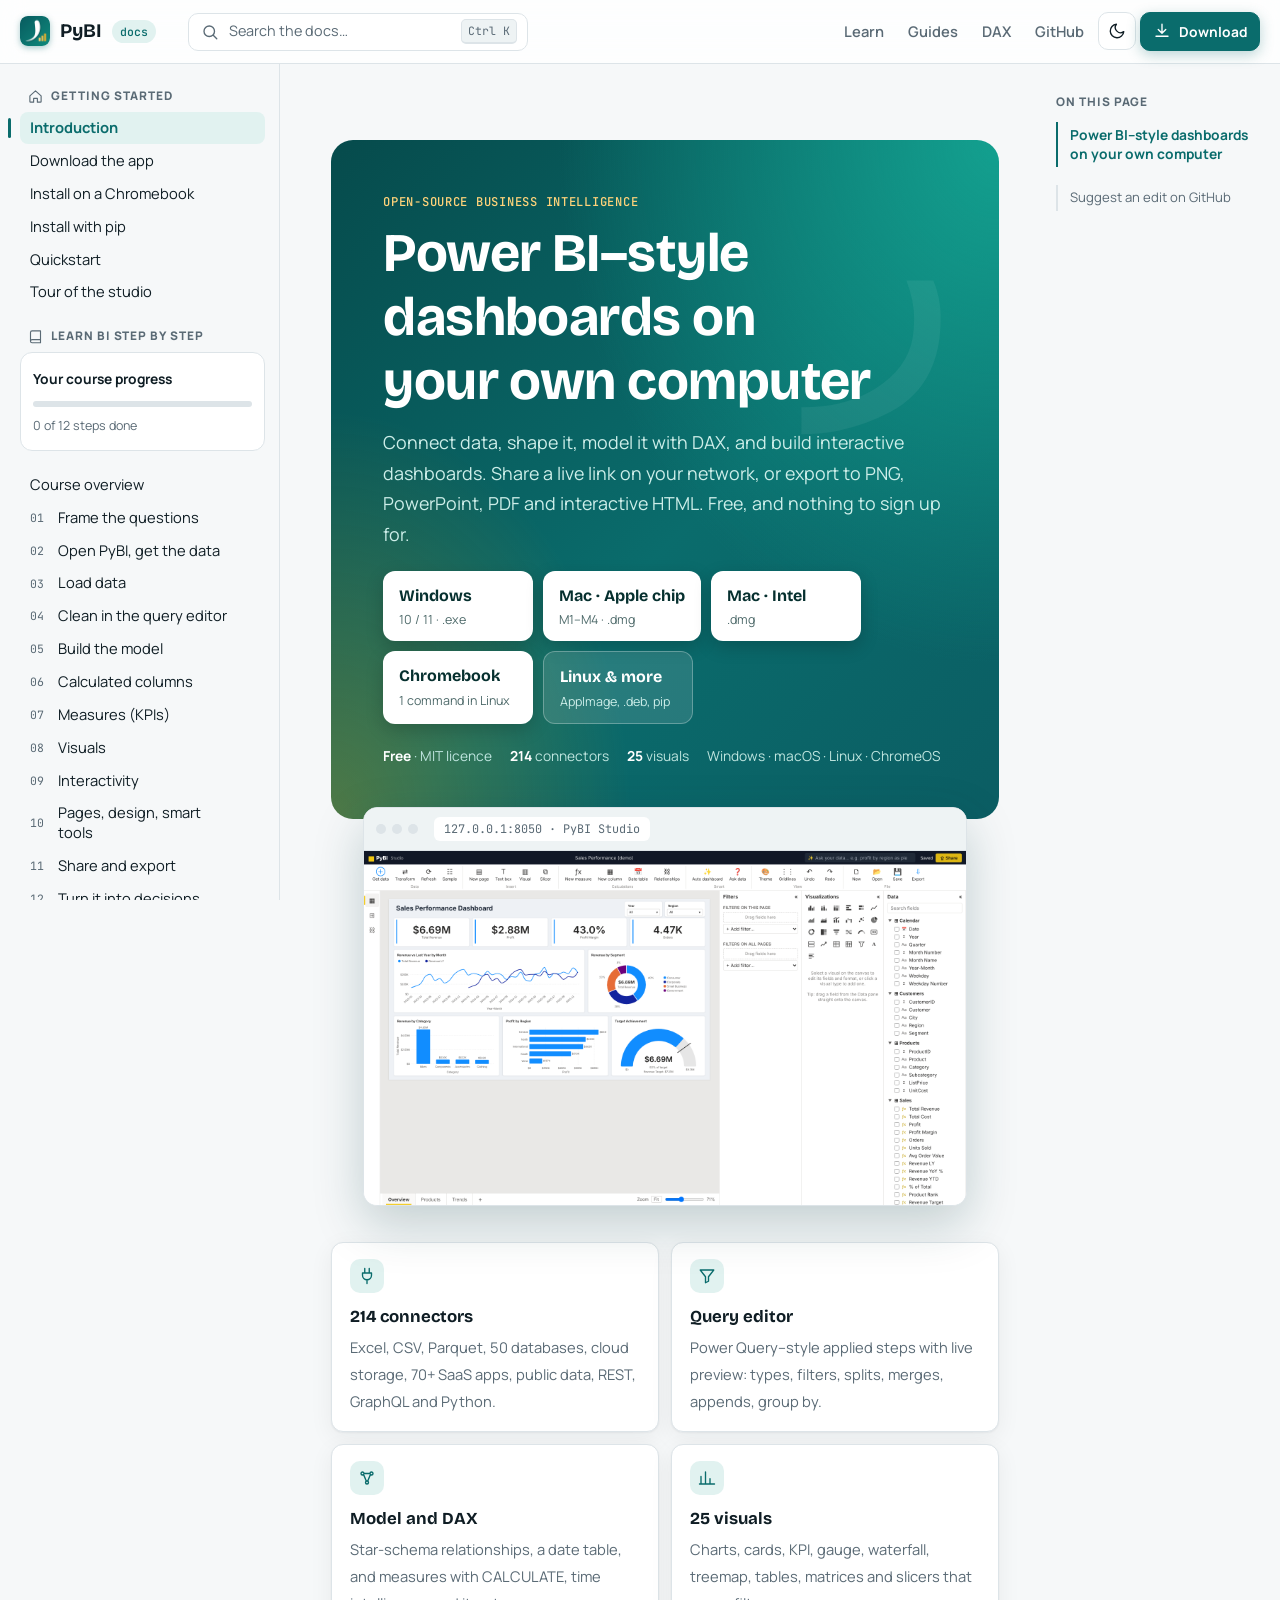
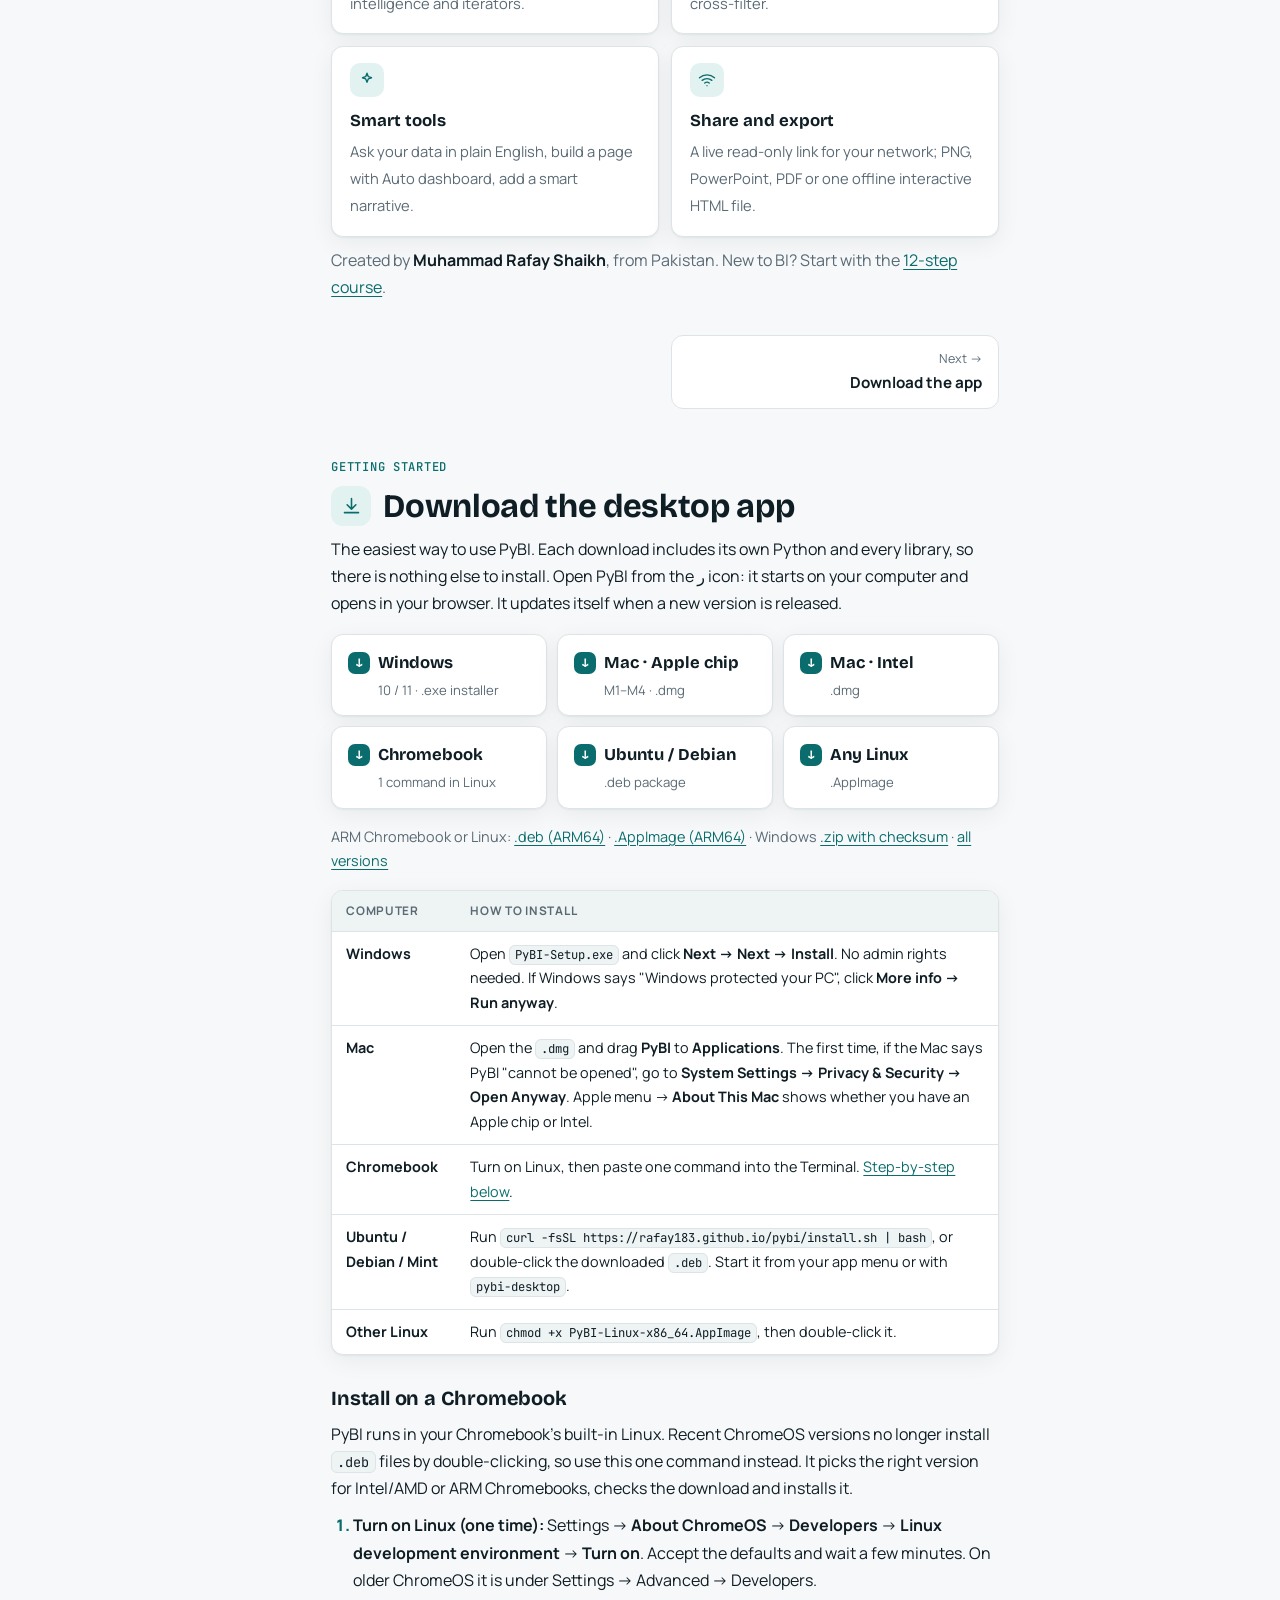
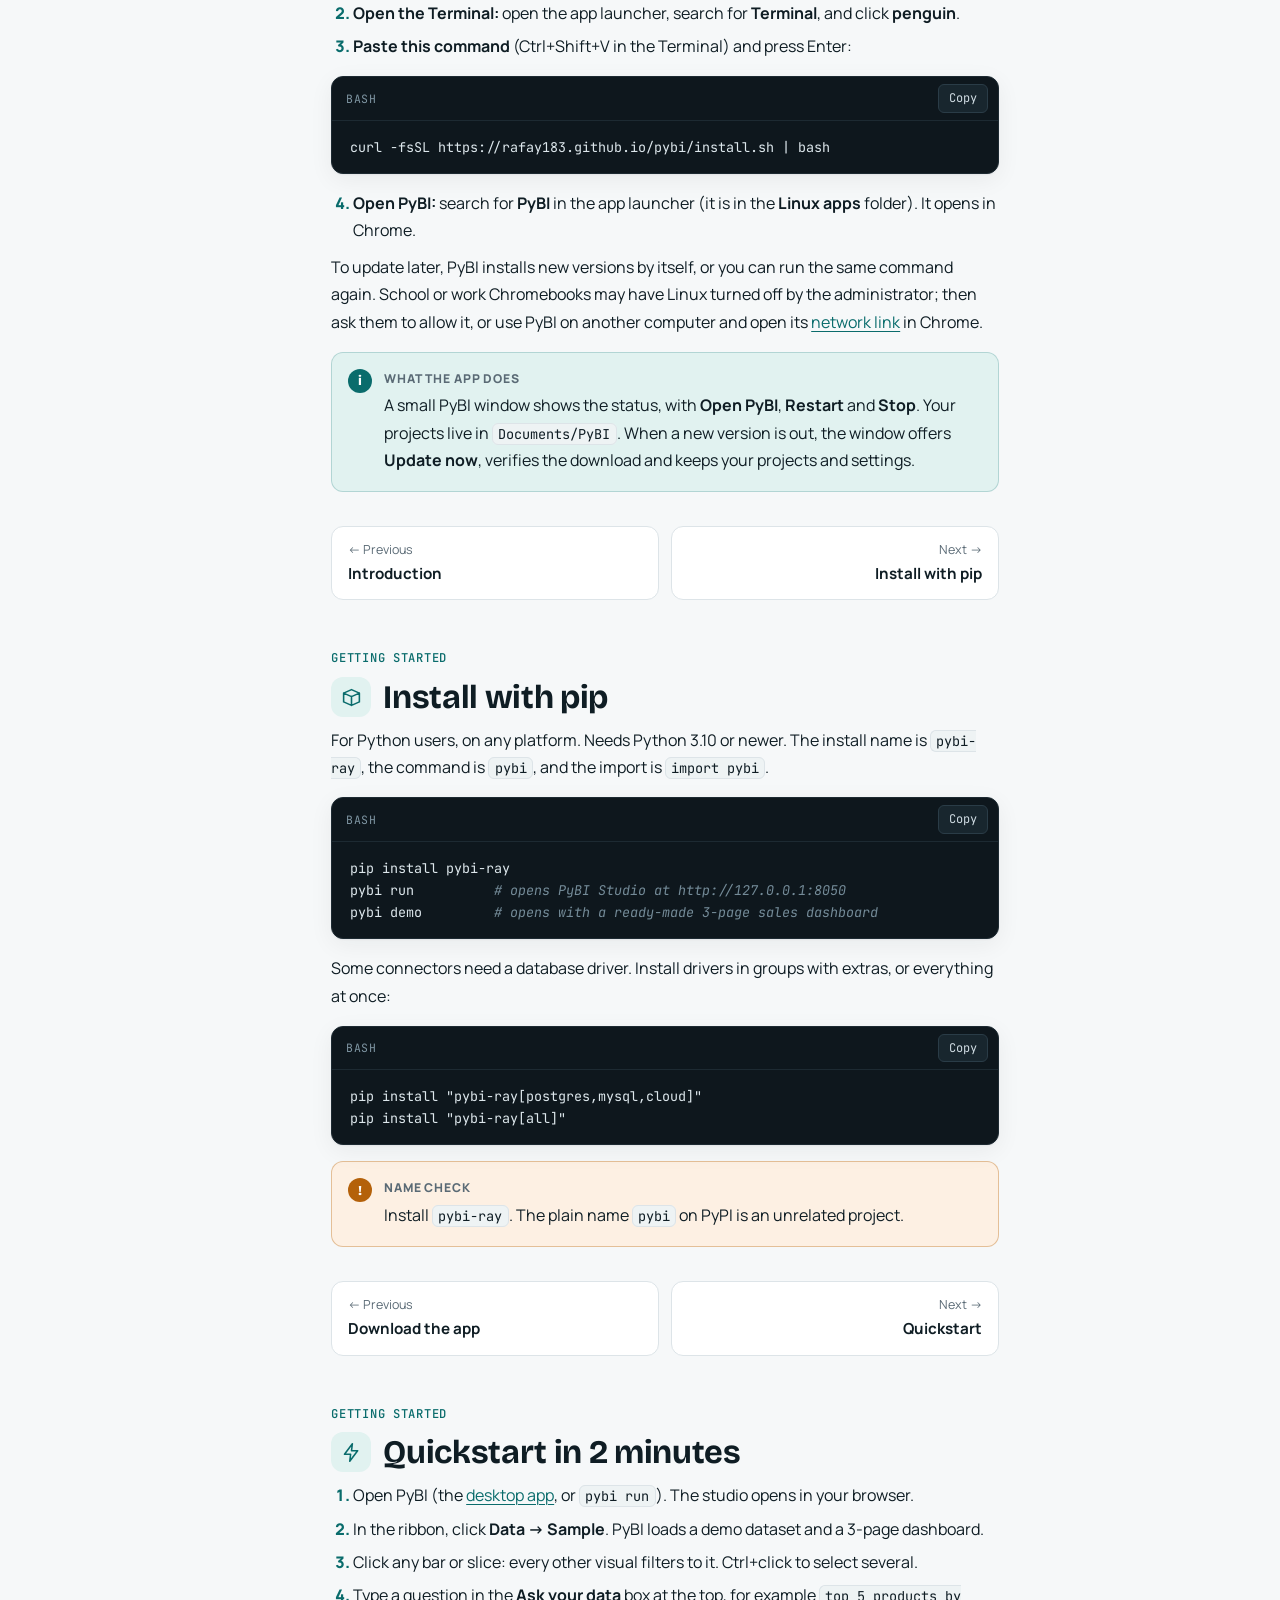
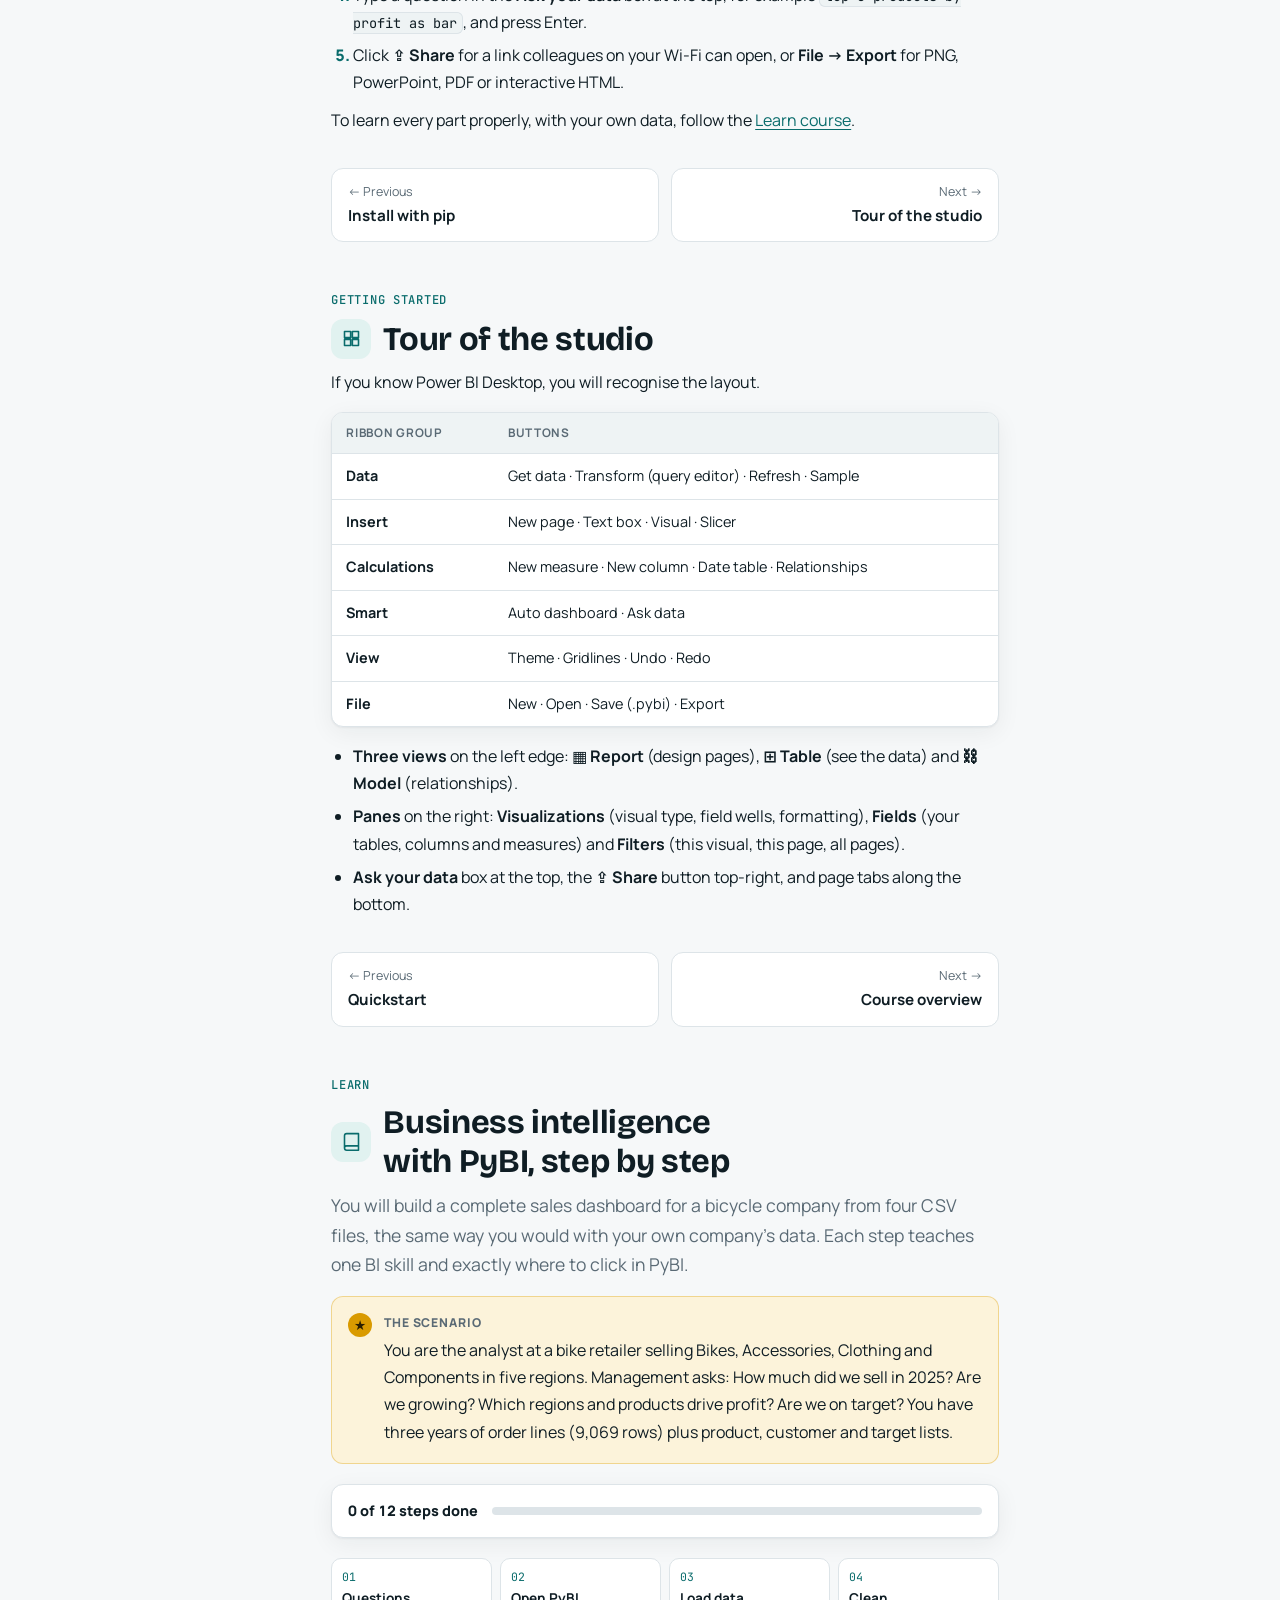
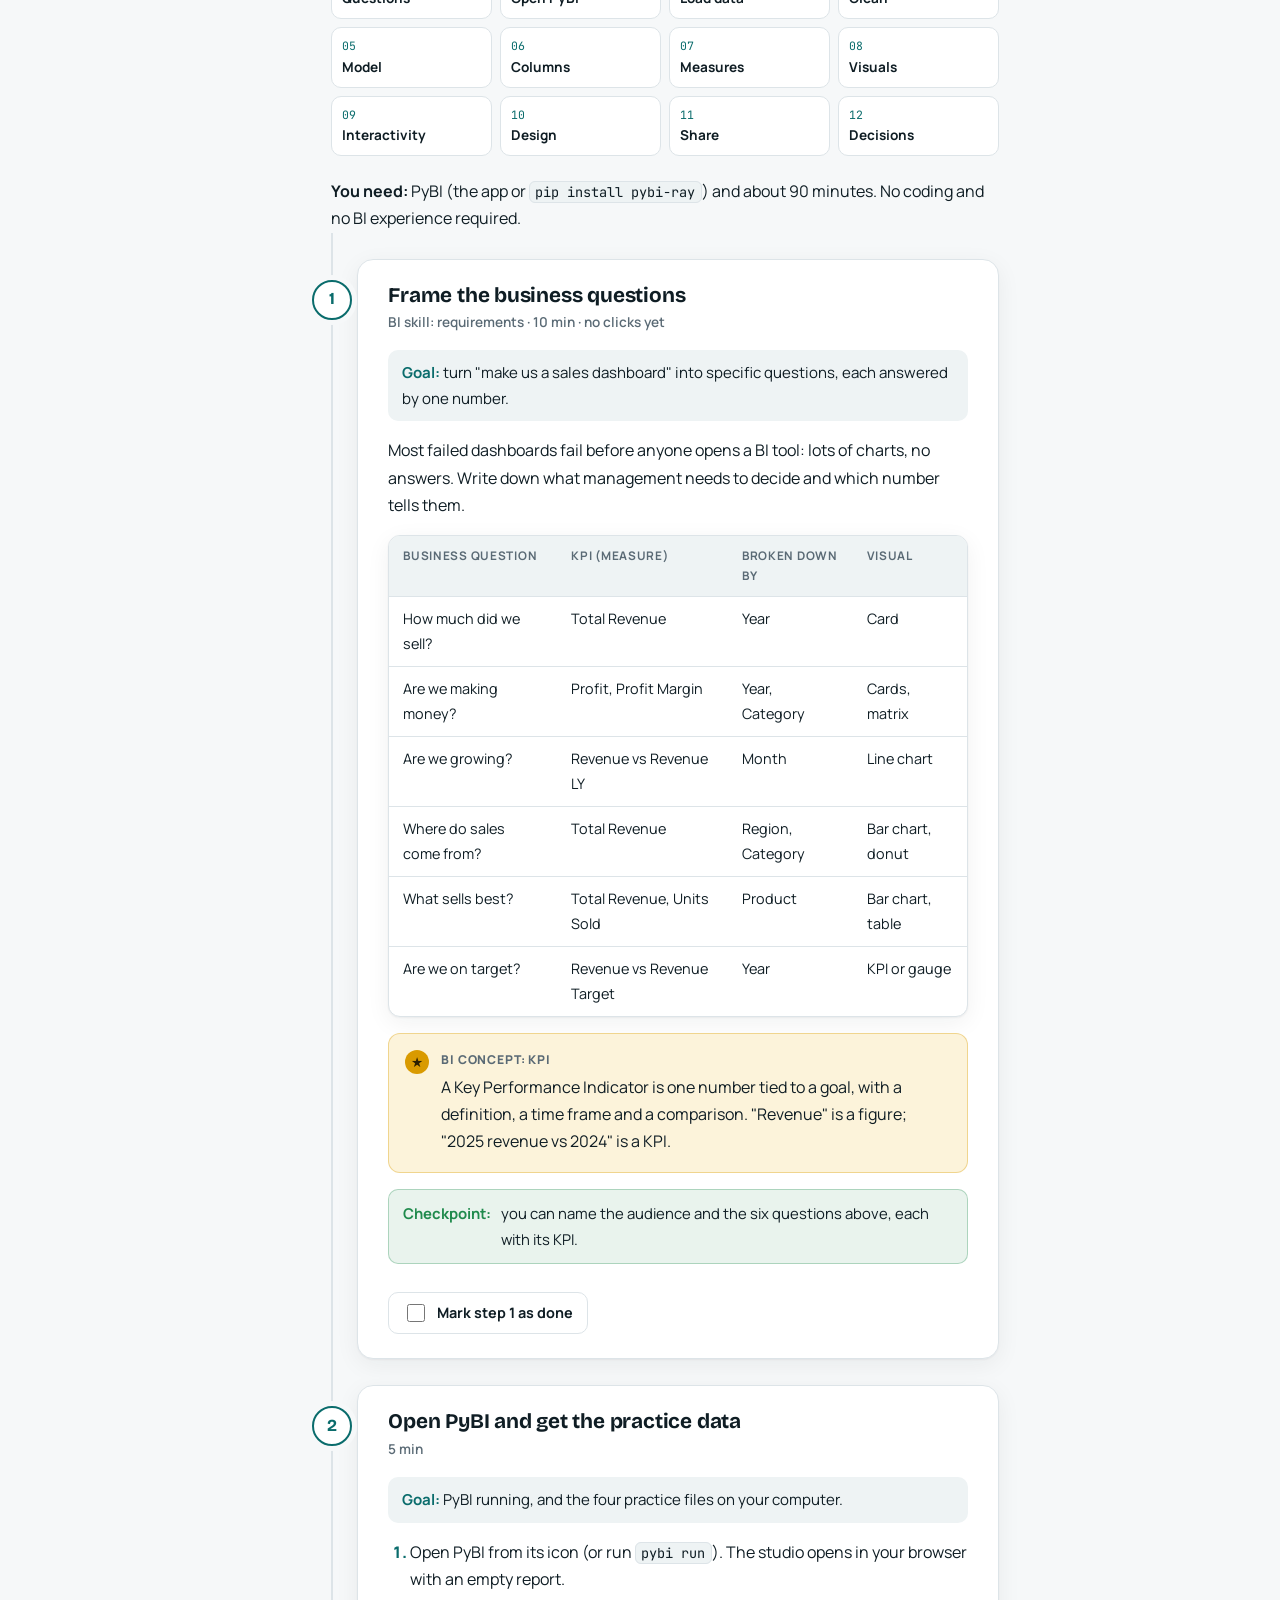
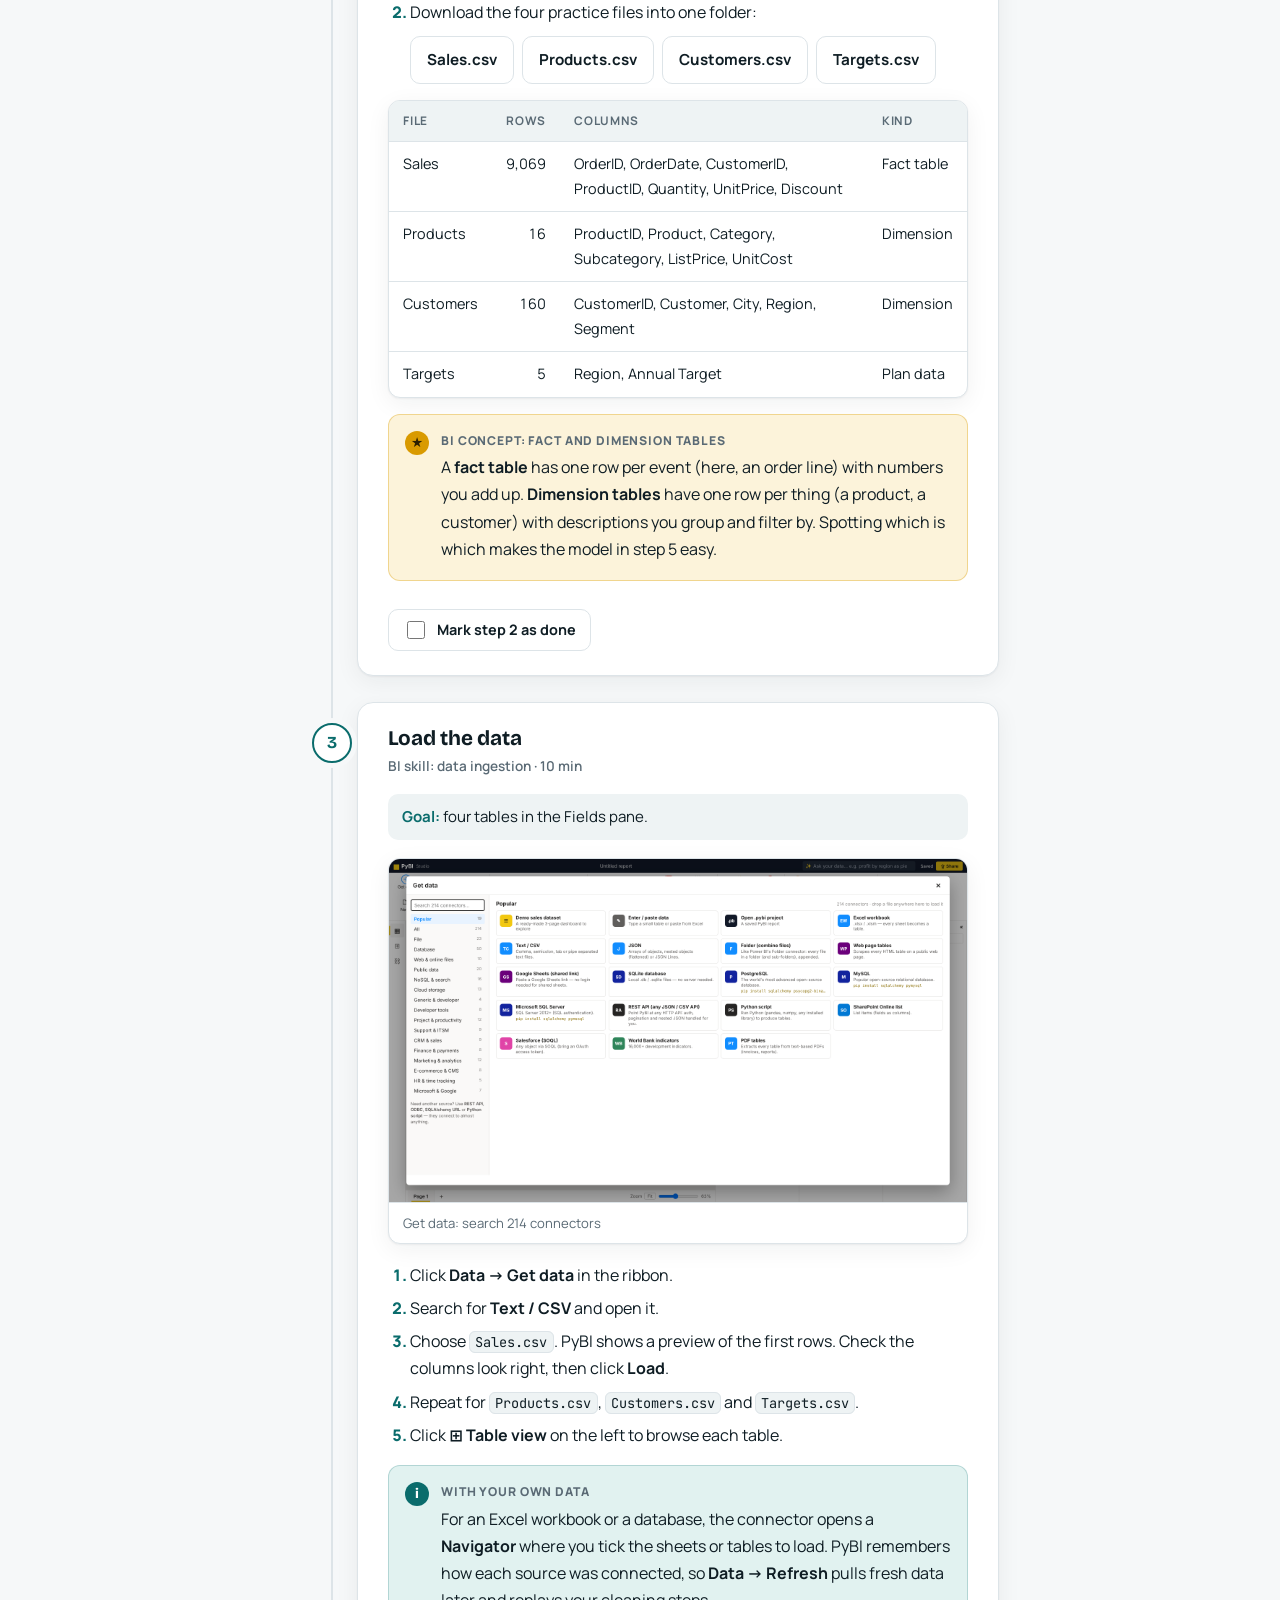
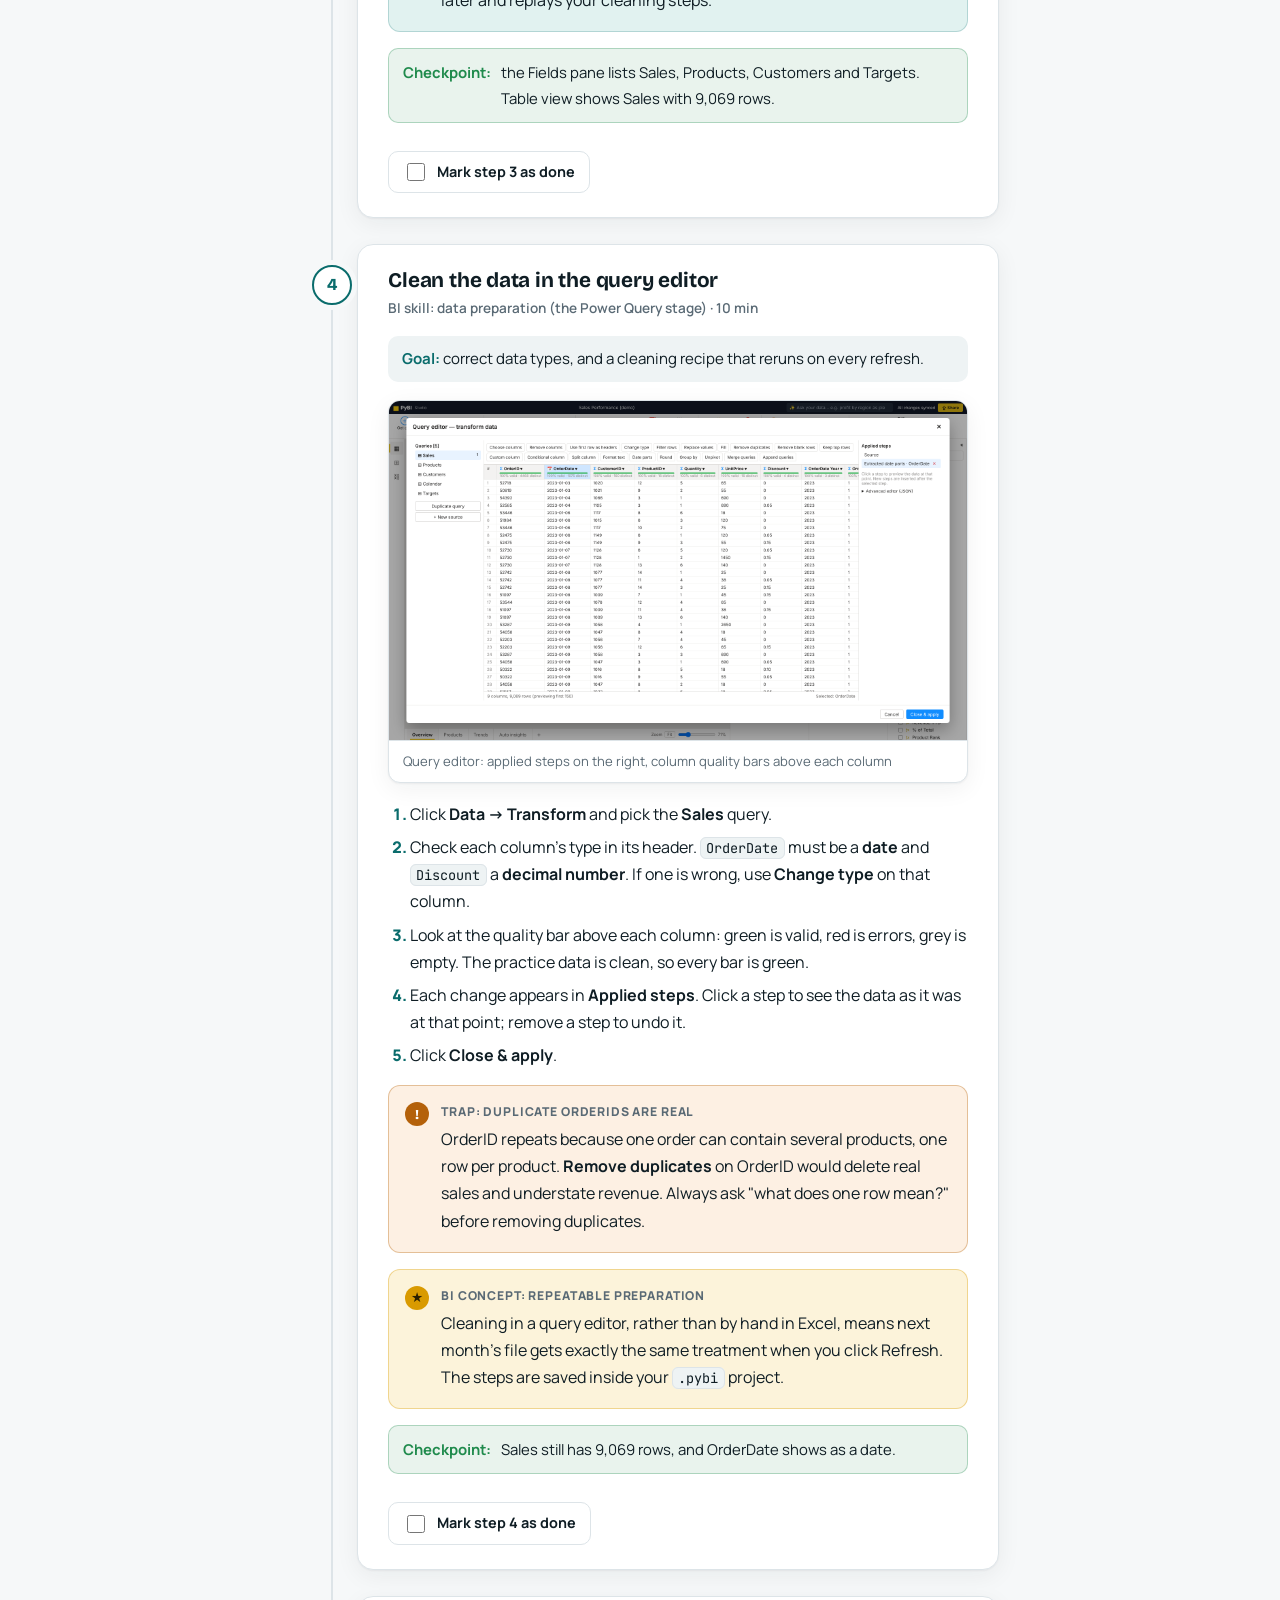
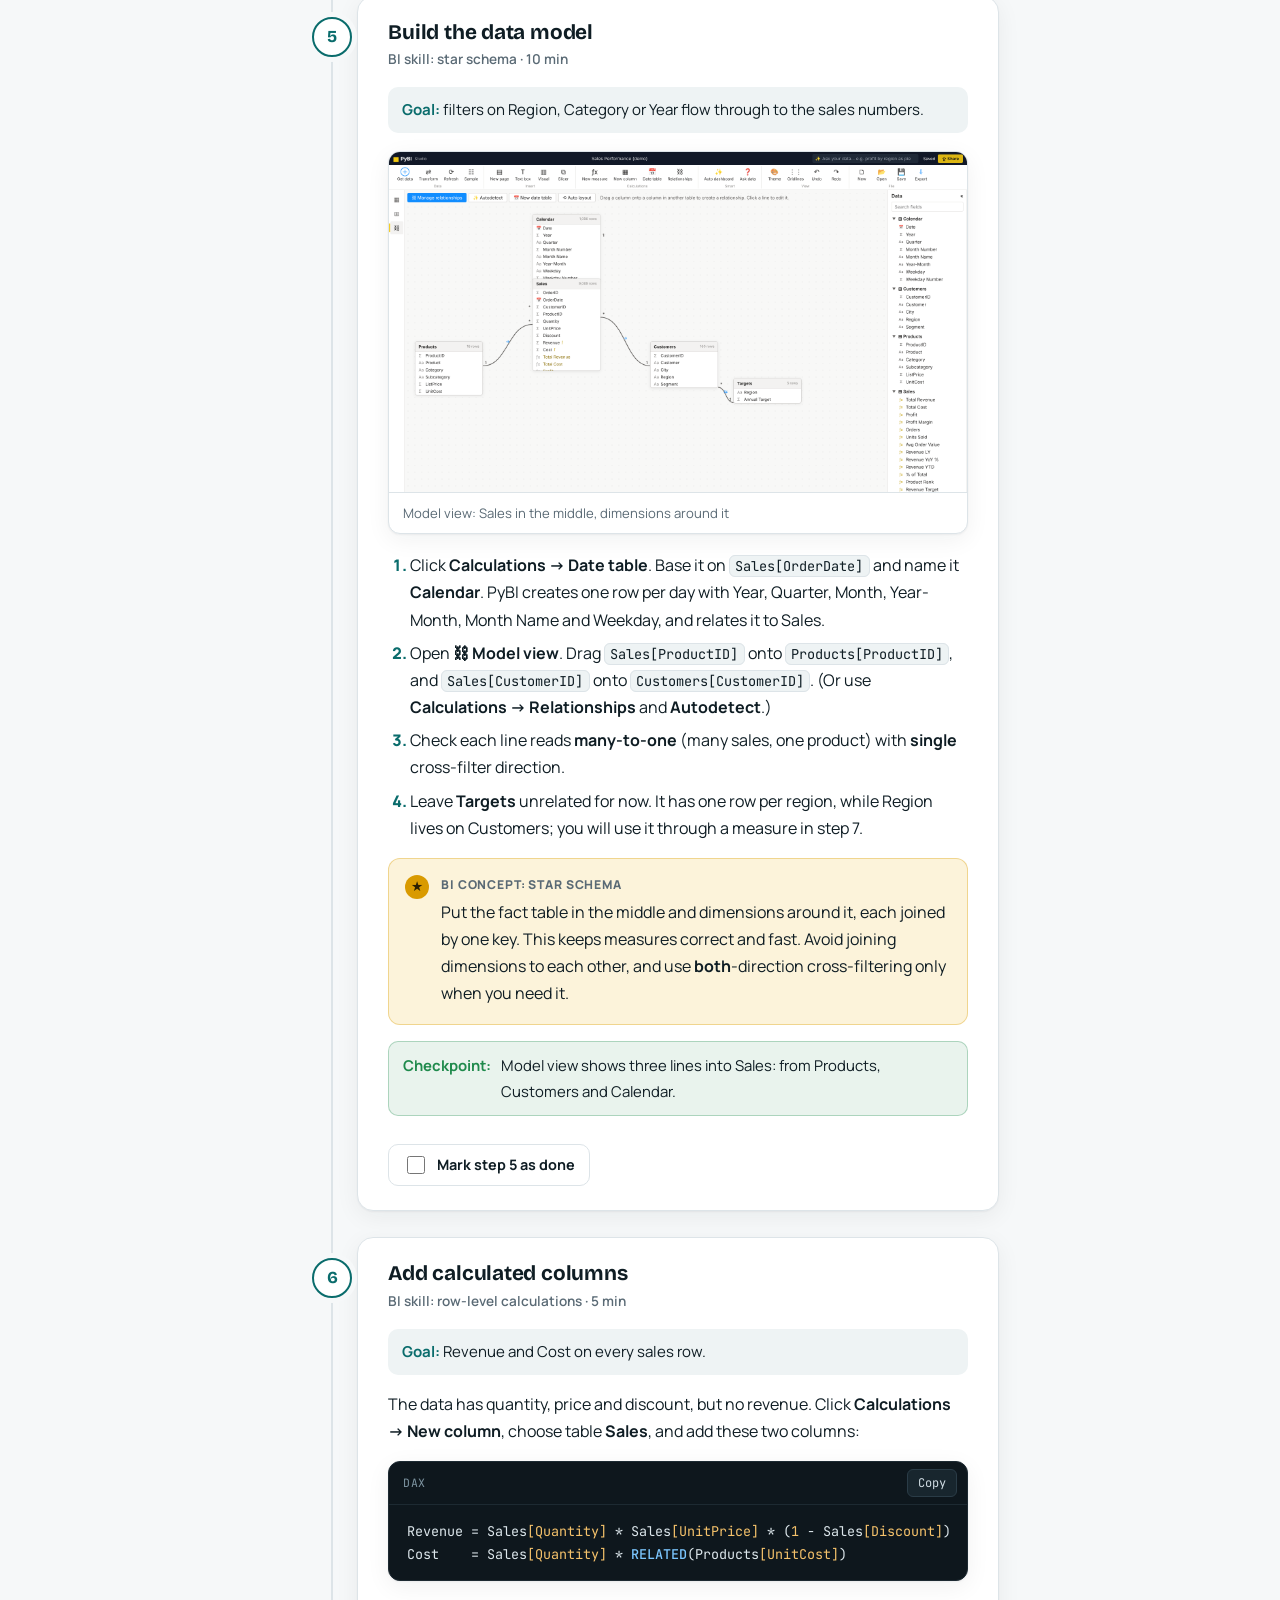
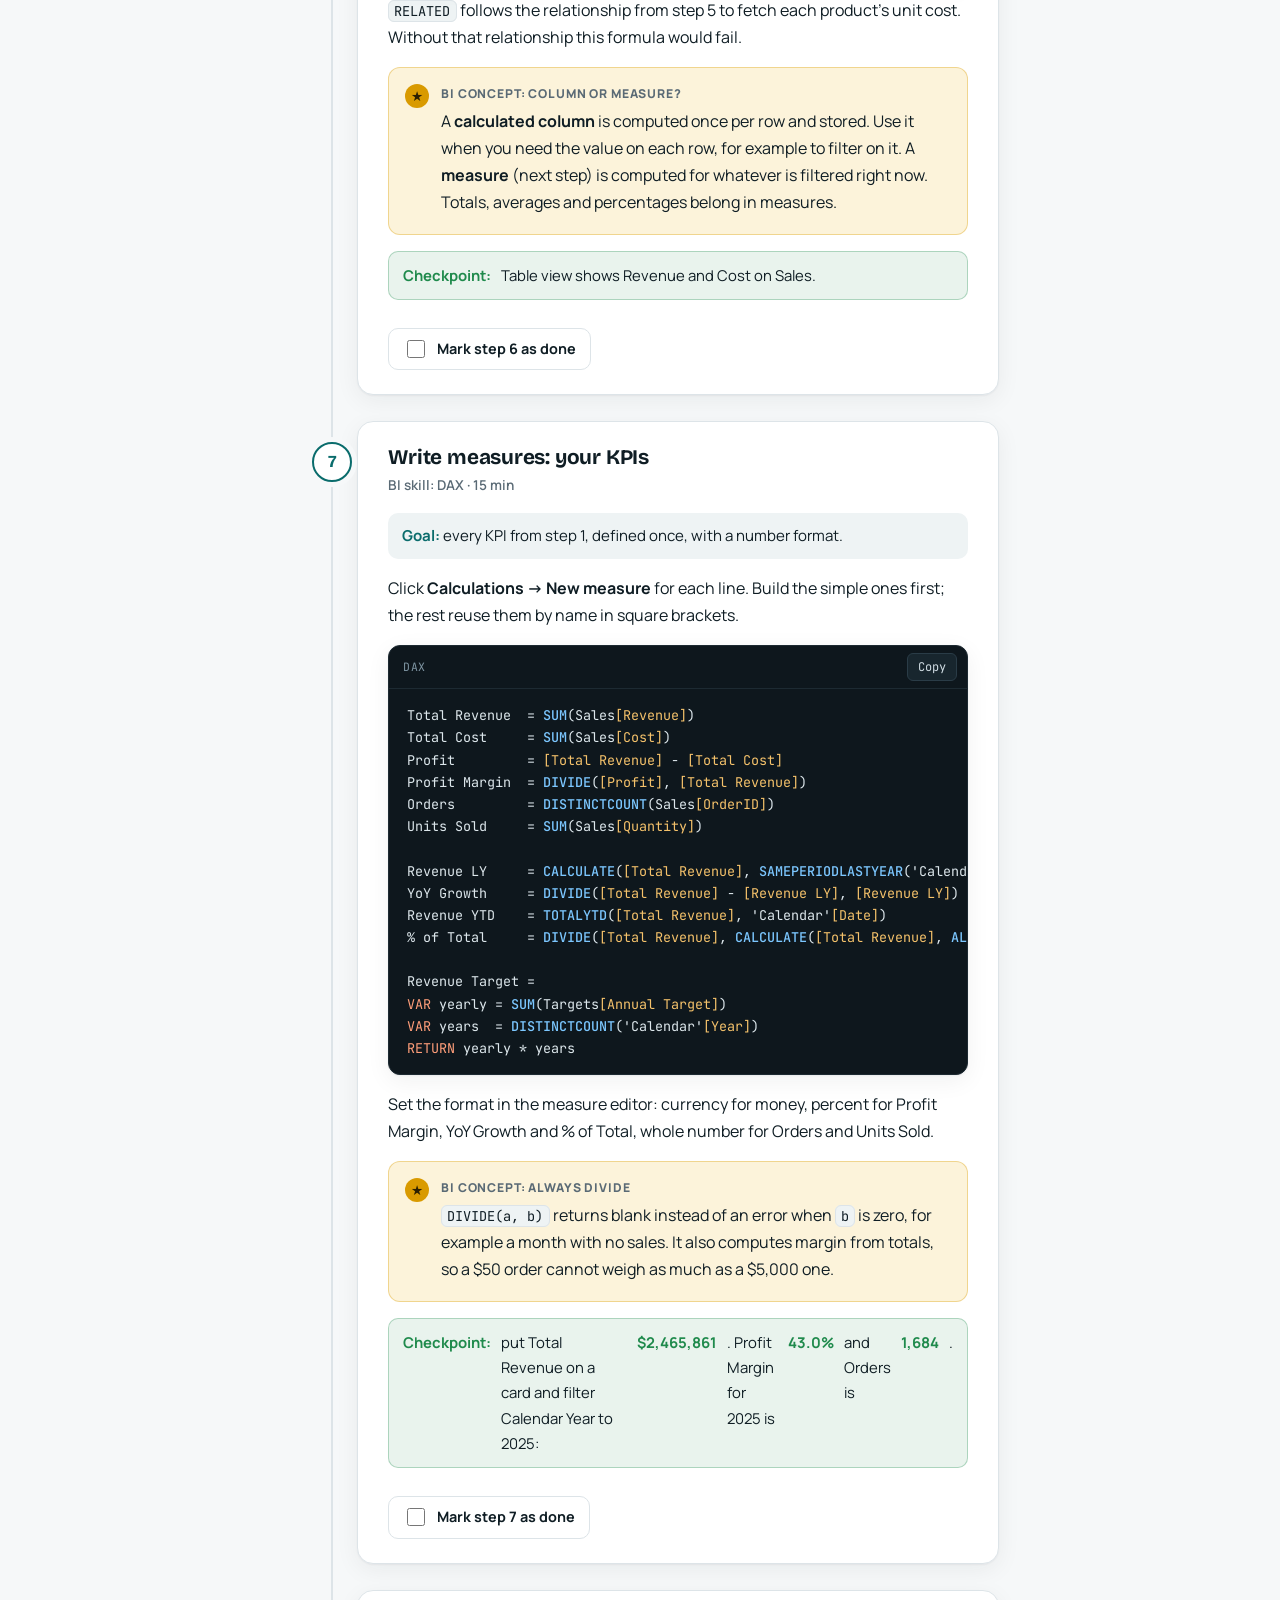
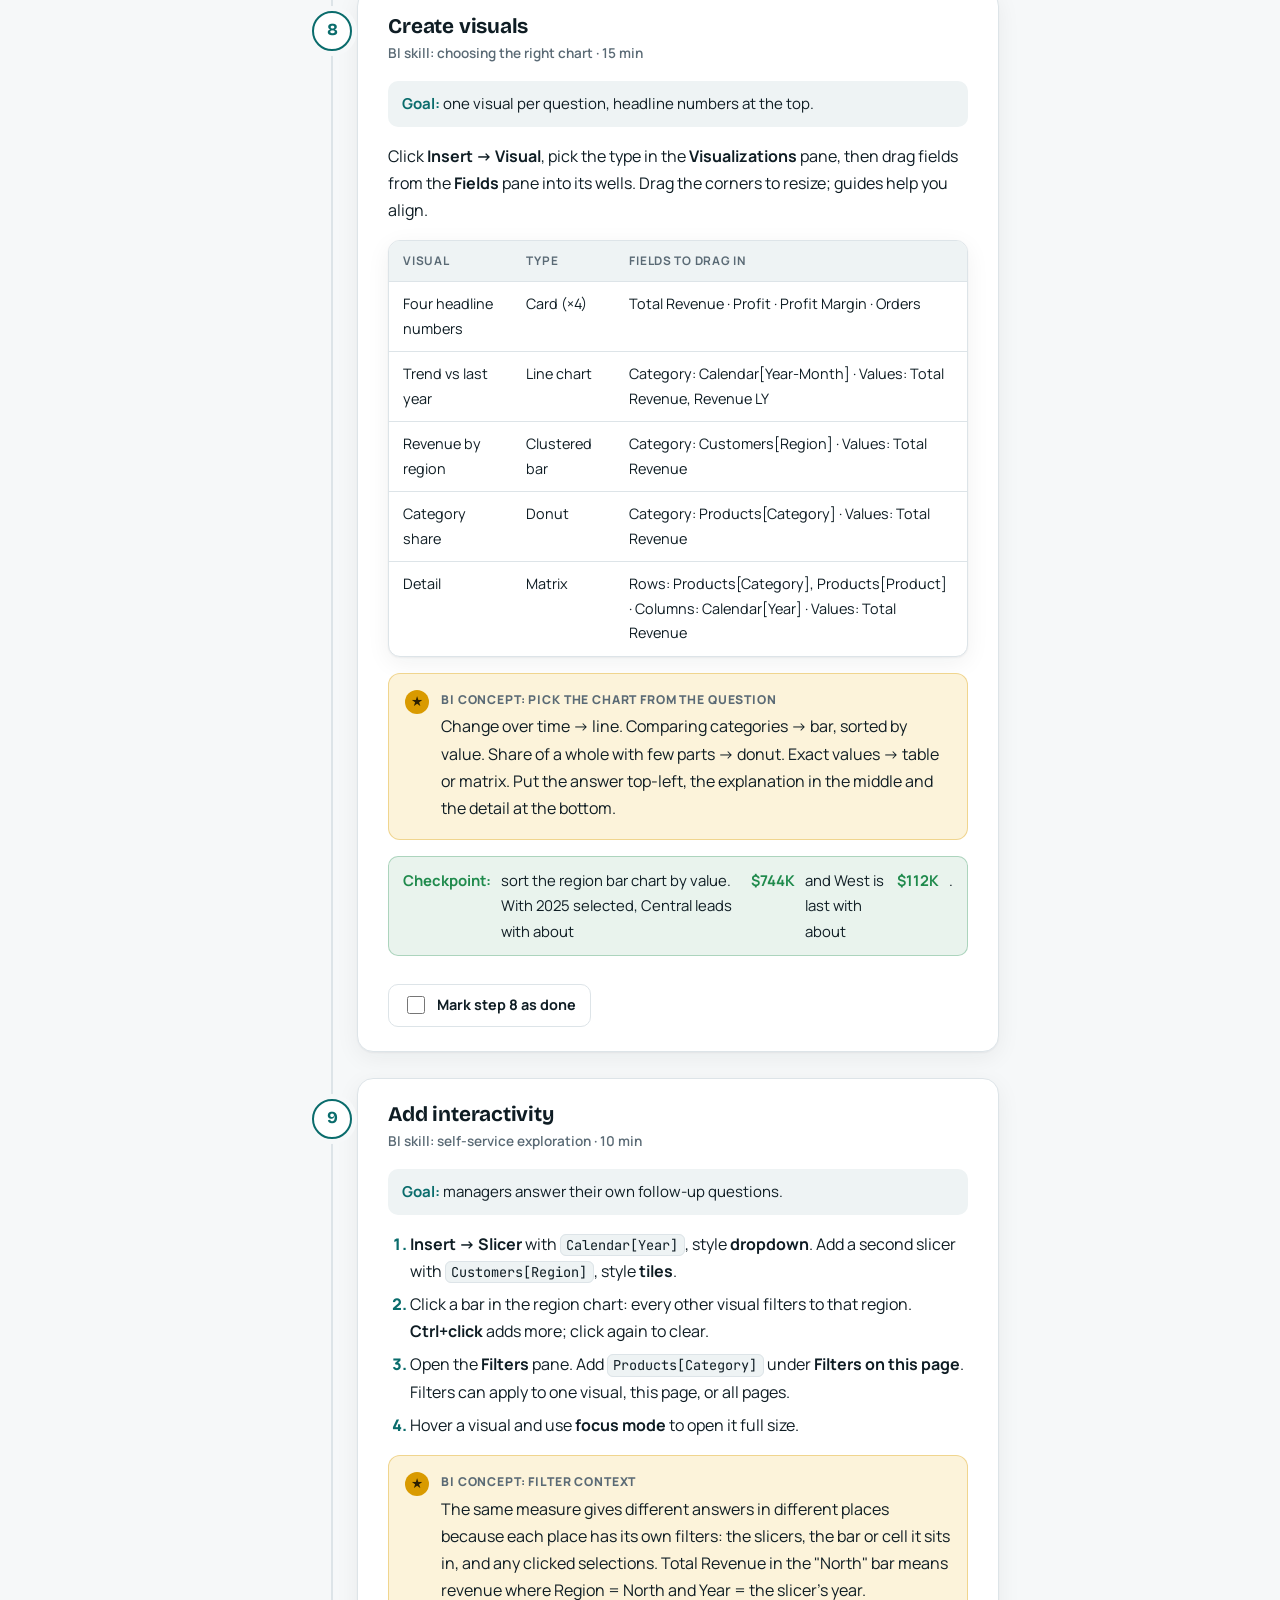
==== commit 91361dc0: "Chromebook: one-line installer, self-installing .deb updates; release 0.1.3 ChromeOS 145 no longer i" ====
--- a/docs/index.html
+++ b/docs/index.html
@@ -301,7 +301,7 @@
 <div class="layout">
 <aside class="side" id="sidebar" aria-label="Documentation">
   <div class="group"><p class="gtitle"><svg class="i" viewBox="0 0 24 24" aria-hidden="true"><path d="M3 11l9-8 9 8v9a1 1 0 0 1-1 1h-5v-6H9v6H4a1 1 0 0 1-1-1z"/></svg>Getting started</p>
-    <a href="#overview">Introduction</a><a href="#download">Download the app</a><a href="#pip">Install with pip</a><a href="#quickstart">Quickstart</a><a href="#tour">Tour of the studio</a>
+    <a href="#overview">Introduction</a><a href="#download">Download the app</a><a href="#chromebook">Install on a Chromebook</a><a href="#pip">Install with pip</a><a href="#quickstart">Quickstart</a><a href="#tour">Tour of the studio</a>
   </div>
   <div class="group"><p class="gtitle"><svg class="i" viewBox="0 0 24 24" aria-hidden="true"><path d="M4 19.5A2.5 2.5 0 0 1 6.5 17H20V3H6.5A2.5 2.5 0 0 0 4 5.5zM4 19.5A2.5 2.5 0 0 0 6.5 22H20v-5"/></svg>Learn BI step by step</p>
     <div class="course"><b>Your course progress</b><div class="bar"><i id="sideFill"></i></div><small id="sideLabel">0 of 12 steps done</small></div>
@@ -325,7 +325,7 @@
       <a href="https://github.com/rafay183/pybi/releases/latest/download/PyBI-Setup.exe"><b>Windows</b><span>10 / 11 · .exe</span></a>
       <a href="https://github.com/rafay183/pybi/releases/latest/download/PyBI-macOS-arm64.dmg"><b>Mac · Apple chip</b><span>M1–M4 · .dmg</span></a>
       <a href="https://github.com/rafay183/pybi/releases/latest/download/PyBI-macOS-x86_64.dmg"><b>Mac · Intel</b><span>.dmg</span></a>
-      <a href="https://github.com/rafay183/pybi/releases/latest/download/PyBI-Linux-amd64.deb"><b>Chromebook</b><span>.deb</span></a>
+      <a href="#chromebook"><b>Chromebook</b><span>1 command in Linux</span></a>
       <a class="alt" href="#download"><b>Linux &amp; more</b><span>AppImage, .deb, pip</span></a>
     </div>
     <div class="meta"><span><b>Free</b> · MIT licence</span><span><b>214</b> connectors</span><span><b>25</b> visuals</span><span>Windows · macOS · Linux · ChromeOS</span></div>
@@ -348,7 +348,7 @@
     <a class="dl" href="https://github.com/rafay183/pybi/releases/latest/download/PyBI-Setup.exe"><b>Windows</b><span>10 / 11 · .exe installer</span></a>
     <a class="dl" href="https://github.com/rafay183/pybi/releases/latest/download/PyBI-macOS-arm64.dmg"><b>Mac · Apple chip</b><span>M1–M4 · .dmg</span></a>
     <a class="dl" href="https://github.com/rafay183/pybi/releases/latest/download/PyBI-macOS-x86_64.dmg"><b>Mac · Intel</b><span>.dmg</span></a>
-    <a class="dl" href="https://github.com/rafay183/pybi/releases/latest/download/PyBI-Linux-amd64.deb"><b>Chromebook</b><span>Intel / AMD · .deb</span></a>
+    <a class="dl" href="#chromebook"><b>Chromebook</b><span>1 command in Linux</span></a>
     <a class="dl" href="https://github.com/rafay183/pybi/releases/latest/download/PyBI-Linux-amd64.deb"><b>Ubuntu / Debian</b><span>.deb package</span></a>
     <a class="dl" href="https://github.com/rafay183/pybi/releases/latest/download/PyBI-Linux-x86_64.AppImage"><b>Any Linux</b><span>.AppImage</span></a>
   </div>
@@ -358,11 +358,24 @@
     <tbody>
       <tr><td><b>Windows</b></td><td>Open <code>PyBI-Setup.exe</code> and click <b>Next → Next → Install</b>. No admin rights needed. If Windows says "Windows protected your PC", click <b>More info → Run anyway</b>.</td></tr>
       <tr><td><b>Mac</b></td><td>Open the <code>.dmg</code> and drag <b>PyBI</b> to <b>Applications</b>. The first time, if the Mac says PyBI "cannot be opened", go to <b>System Settings → Privacy &amp; Security → Open Anyway</b>. Apple menu → <b>About This Mac</b> shows whether you have an Apple chip or Intel.</td></tr>
-      <tr><td><b>Chromebook</b></td><td>Turn on Linux in <b>Settings → Advanced → Developers → Linux development environment</b>. Open the downloaded <code>.deb</code> in the Files app and choose <b>Install</b>. PyBI appears in your app launcher.</td></tr>
-      <tr><td><b>Ubuntu / Debian / Mint</b></td><td>Double-click the <code>.deb</code>, or run <code>sudo apt install ./PyBI-Linux-amd64.deb</code>. Start it from your app menu or with <code>pybi-desktop</code>.</td></tr>
+      <tr><td><b>Chromebook</b></td><td>Turn on Linux, then paste one command into the Terminal. <a href="#chromebook">Step-by-step below</a>.</td></tr>
+      <tr><td><b>Ubuntu / Debian / Mint</b></td><td>Run <code>curl -fsSL https://rafay183.github.io/pybi/install.sh | bash</code>, or double-click the downloaded <code>.deb</code>. Start it from your app menu or with <code>pybi-desktop</code>.</td></tr>
       <tr><td><b>Other Linux</b></td><td>Run <code>chmod +x PyBI-Linux-x86_64.AppImage</code>, then double-click it.</td></tr>
     </tbody>
   </table></div>
+
+  <h3 id="chromebook">Install on a Chromebook</h3>
+  <p>PyBI runs in your Chromebook's built-in Linux. Recent ChromeOS versions no longer install <code>.deb</code> files by double-clicking, so use this one command instead. It picks the right version for Intel/AMD or ARM Chromebooks, checks the download and installs it.</p>
+  <ol class="steps-list">
+    <li><b>Turn on Linux (one time):</b> Settings → <b>About ChromeOS</b> → <b>Developers</b> → <b>Linux development environment</b> → <b>Turn on</b>. Accept the defaults and wait a few minutes. On older ChromeOS it is under Settings → Advanced → Developers.</li>
+    <li><b>Open the Terminal:</b> open the app launcher, search for <b>Terminal</b>, and click <b>penguin</b>.</li>
+    <li><b>Paste this command</b> (Ctrl+Shift+V in the Terminal) and press Enter:</li>
+  </ol>
+  <div class="code" data-lang="bash"><pre><code>curl -fsSL https://rafay183.github.io/pybi/install.sh | bash</code></pre></div>
+  <ol class="steps-list" start="4">
+    <li><b>Open PyBI:</b> search for <b>PyBI</b> in the app launcher (it is in the <b>Linux apps</b> folder). It opens in Chrome.</li>
+  </ol>
+  <p>To update later, PyBI installs new versions by itself, or you can run the same command again. School or work Chromebooks may have Linux turned off by the administrator; then ask them to allow it, or use PyBI on another computer and open its <a href="#share">network link</a> in Chrome.</p>
   <div class="callout"><div><p class="t">What the app does</p><p>A small PyBI window shows the status, with <b>Open PyBI</b>, <b>Restart</b> and <b>Stop</b>. Your projects live in <code>Documents/PyBI</code>. When a new version is out, the window offers <b>Update now</b>, verifies the download and keeps your projects and settings.</p></div></div>
 </section>
 
@@ -385,7 +398,7 @@
   <p class="eyebrow">Getting started</p>
   <h2><span class="ic"><svg class="i" viewBox="0 0 24 24" aria-hidden="true"><path d="M13 2L4 14h7l-1 8 9-12h-7z"/></svg></span>Quickstart in 2 minutes</h2>
   <ol class="steps-list">
-    <li>Open PyBI (the app, or <code>pybi run</code>). The studio opens in your browser.</li>
+    <li>Open PyBI (the <a href="#download">desktop app</a>, or <code>pybi run</code>). The studio opens in your browser.</li>
     <li>In the ribbon, click <b>Data → Sample</b>. PyBI loads a demo dataset and a 3-page dashboard.</li>
     <li>Click any bar or slice: every other visual filters to it. Ctrl+click to select several.</li>
     <li>Type a question in the <b>Ask your data</b> box at the top, for example <code>top 5 products by profit as bar</code>, and press Enter.</li>
@@ -858,7 +871,8 @@
   <h2><span class="ic"><svg class="i" viewBox="0 0 24 24" aria-hidden="true"><path d="M12 3a9 9 0 1 0 0 18 9 9 0 0 0 0-18zM12 8a4 4 0 1 0 0 8 4 4 0 0 0 0-8zM5.6 5.6l3.6 3.6M14.8 14.8l3.6 3.6M18.4 5.6l-3.6 3.6M9.2 14.8l-3.6 3.6"/></svg></span>Troubleshooting</h2>
   <details><summary>Windows: "Windows protected your PC"</summary><p>The installer is not code-signed yet. Click <b>More info → Run anyway</b>.</p></details>
   <details><summary>Mac: "PyBI cannot be opened" or "Apple could not verify"</summary><p>Open <b>System Settings → Privacy &amp; Security</b>, scroll down and click <b>Open Anyway</b>. You only need to do this once.</p></details>
-  <details><summary>Chromebook: the .deb does not install</summary><p>Turn on Linux first (Settings → Advanced → Developers → Linux development environment), then open the file from the Files app. ARM Chromebooks need the ARM64 file.</p></details>
+  <details><summary>Chromebook: "Debian package is no longer supported" or the .deb does not install</summary><p>Recent ChromeOS versions removed installing <code>.deb</code> files from the Files app. Install with one command in the Linux Terminal instead: <code>curl -fsSL https://rafay183.github.io/pybi/install.sh | bash</code>. See <a href="#chromebook">Install on a Chromebook</a>.</p></details>
+  <details><summary>Chromebook: PyBI opened but Chrome cannot reach the page</summary><p>Open <code>http://penguin.linux.test:8050</code> in Chrome instead of 127.0.0.1. If it still does not load, add port 8050 under Settings → Developers → Linux → <b>Port forwarding</b>.</p></details>
   <details><summary>Linux: the AppImage does not start</summary><p>Make it executable with <code>chmod +x</code>. On very old systems, use the .deb instead.</p></details>
   <details><summary>Colleagues cannot open the Share link</summary><p>They must be on the same network, and your firewall must allow PyBI. Guest Wi-Fi often blocks device-to-device traffic. If you started with <code>--private</code>, sharing is off.</p></details>
   <details><summary>A chart shows the same number on every bar</summary><p>The table you group by is not related to the fact table. Check Model view and add the relationship; both key columns need the same type.</p></details>
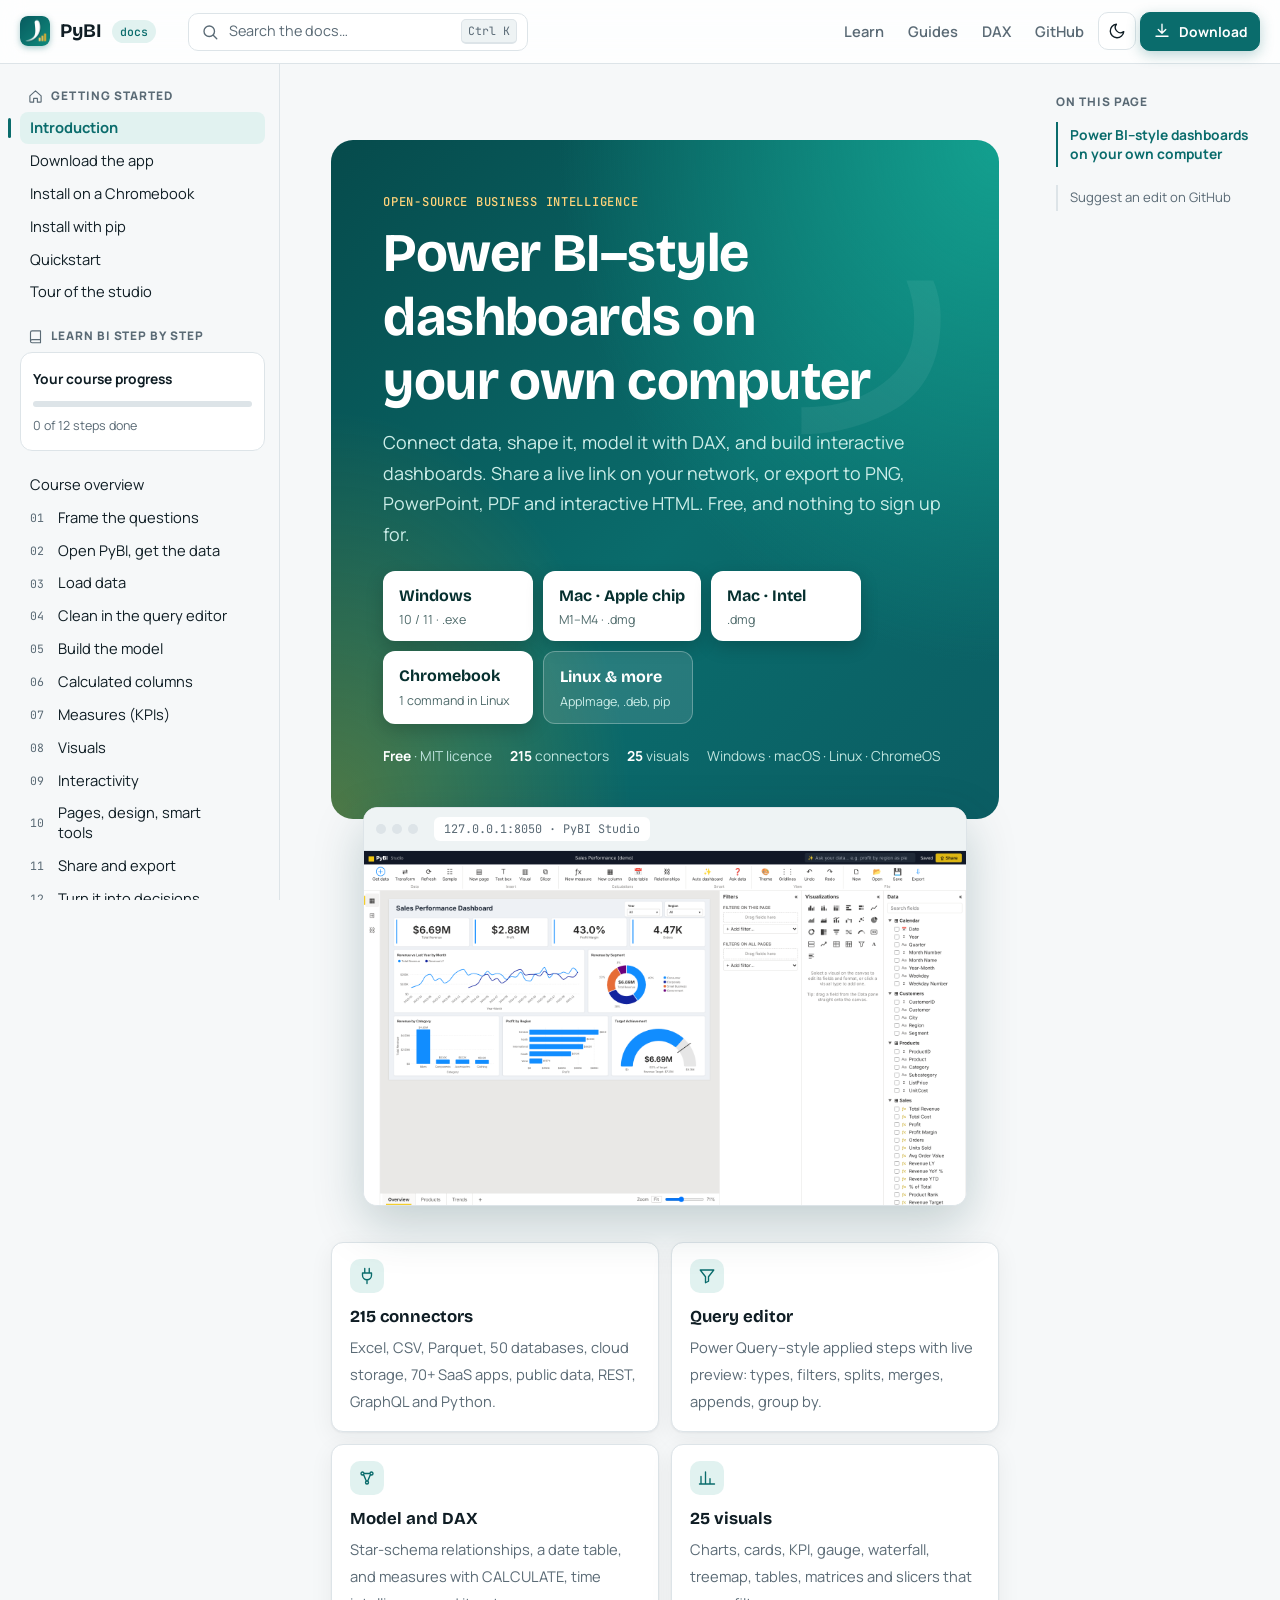
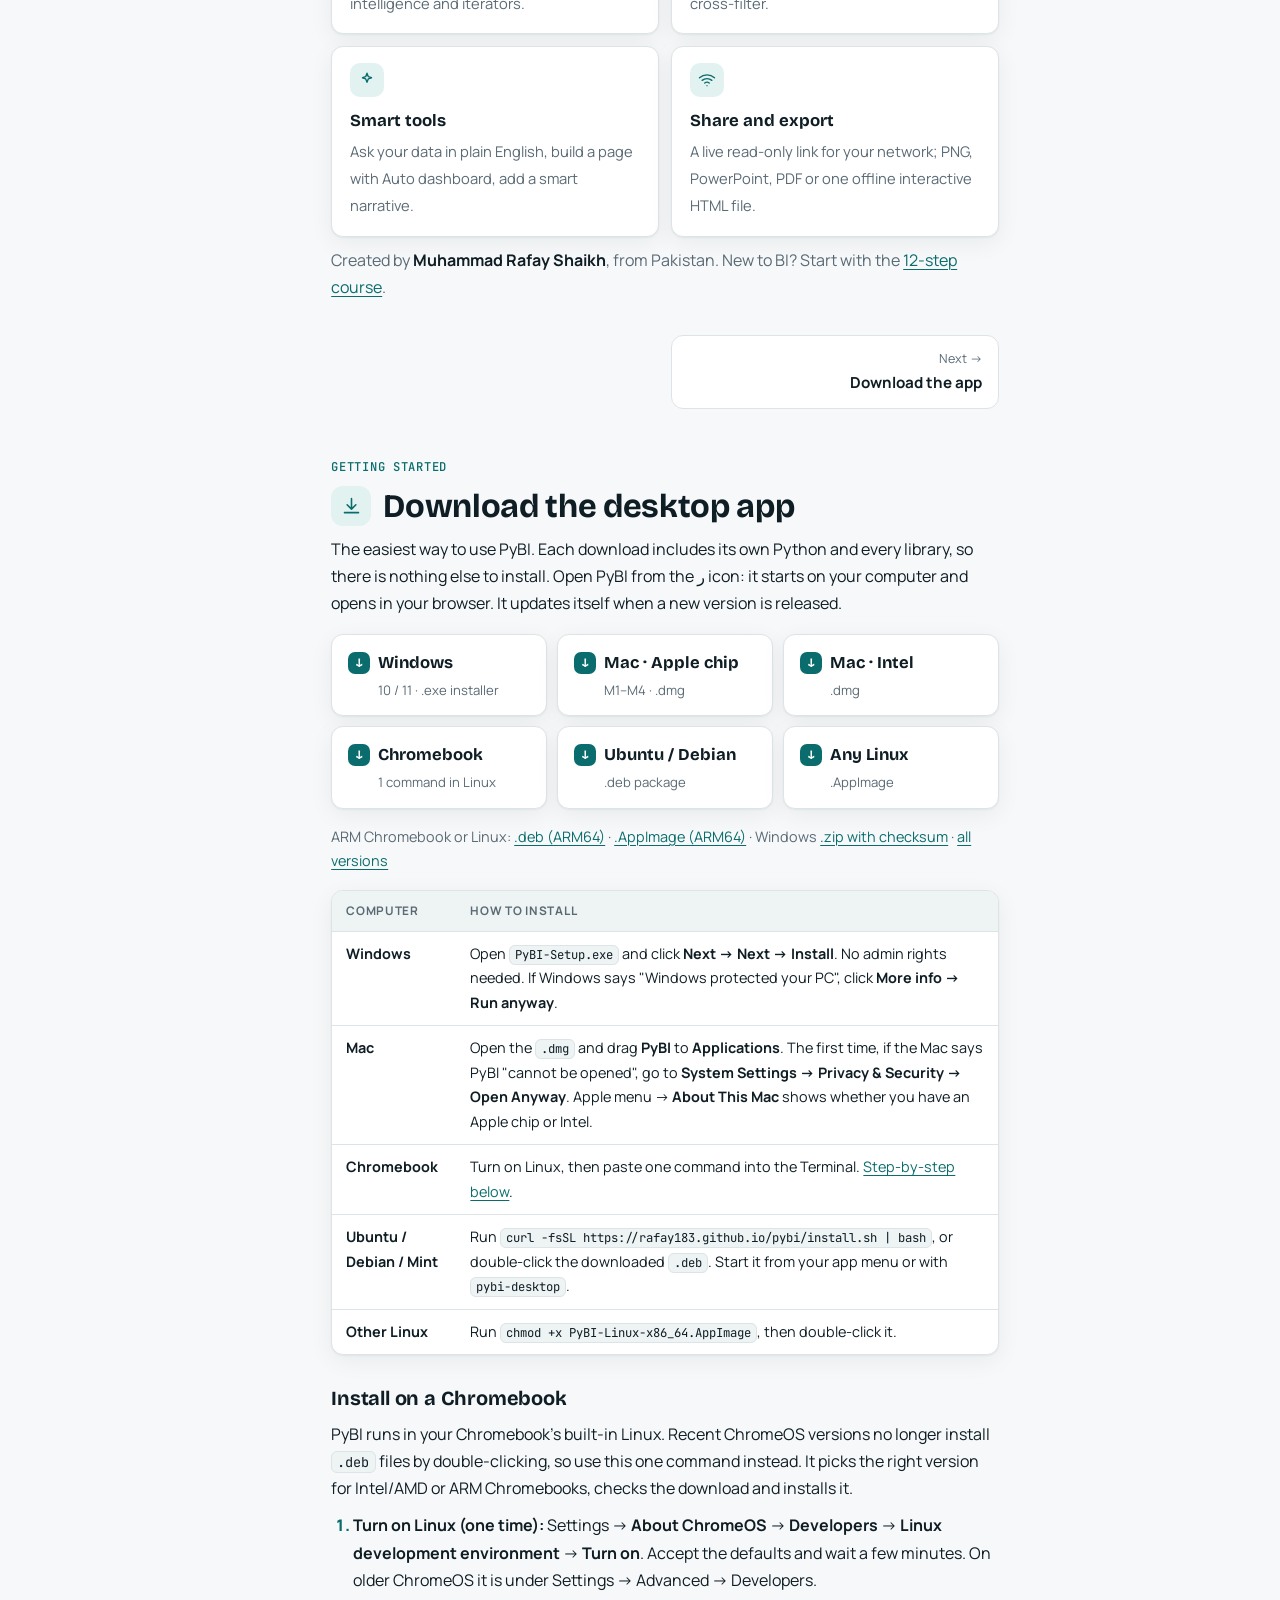
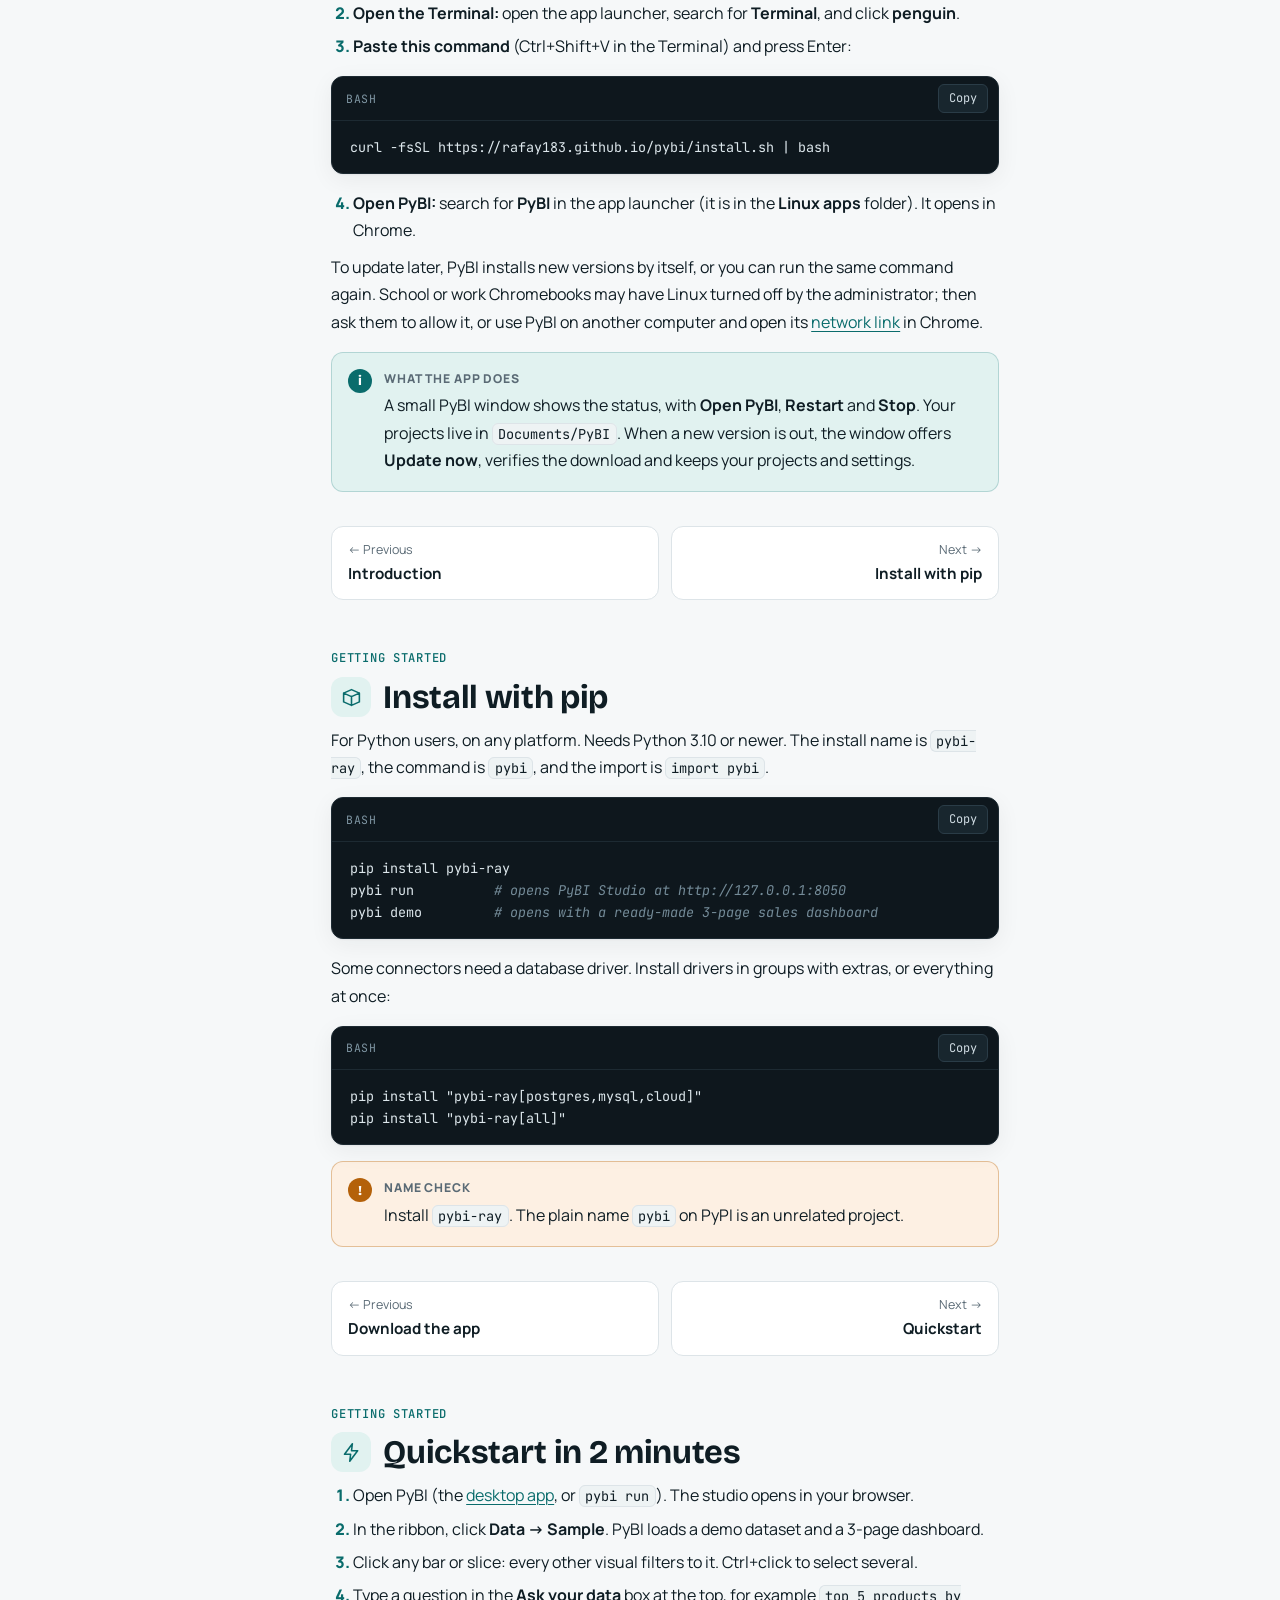
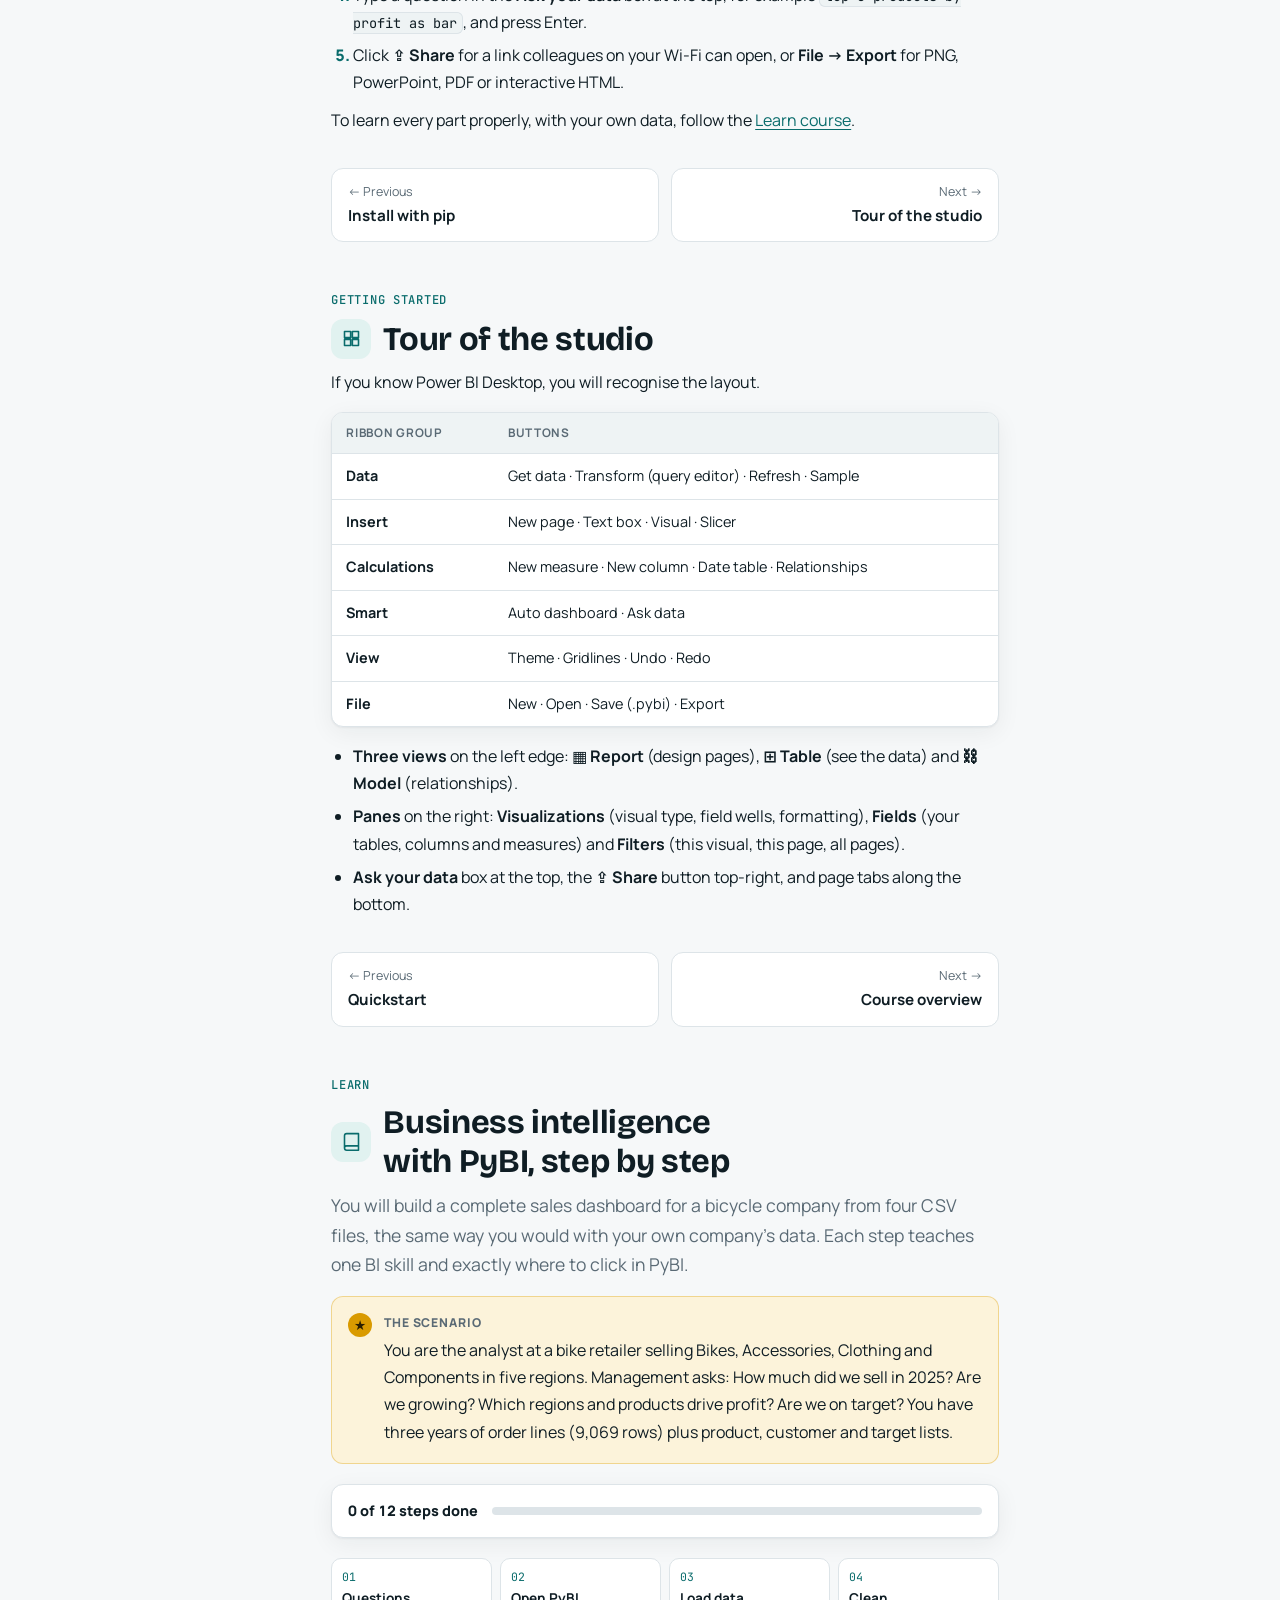
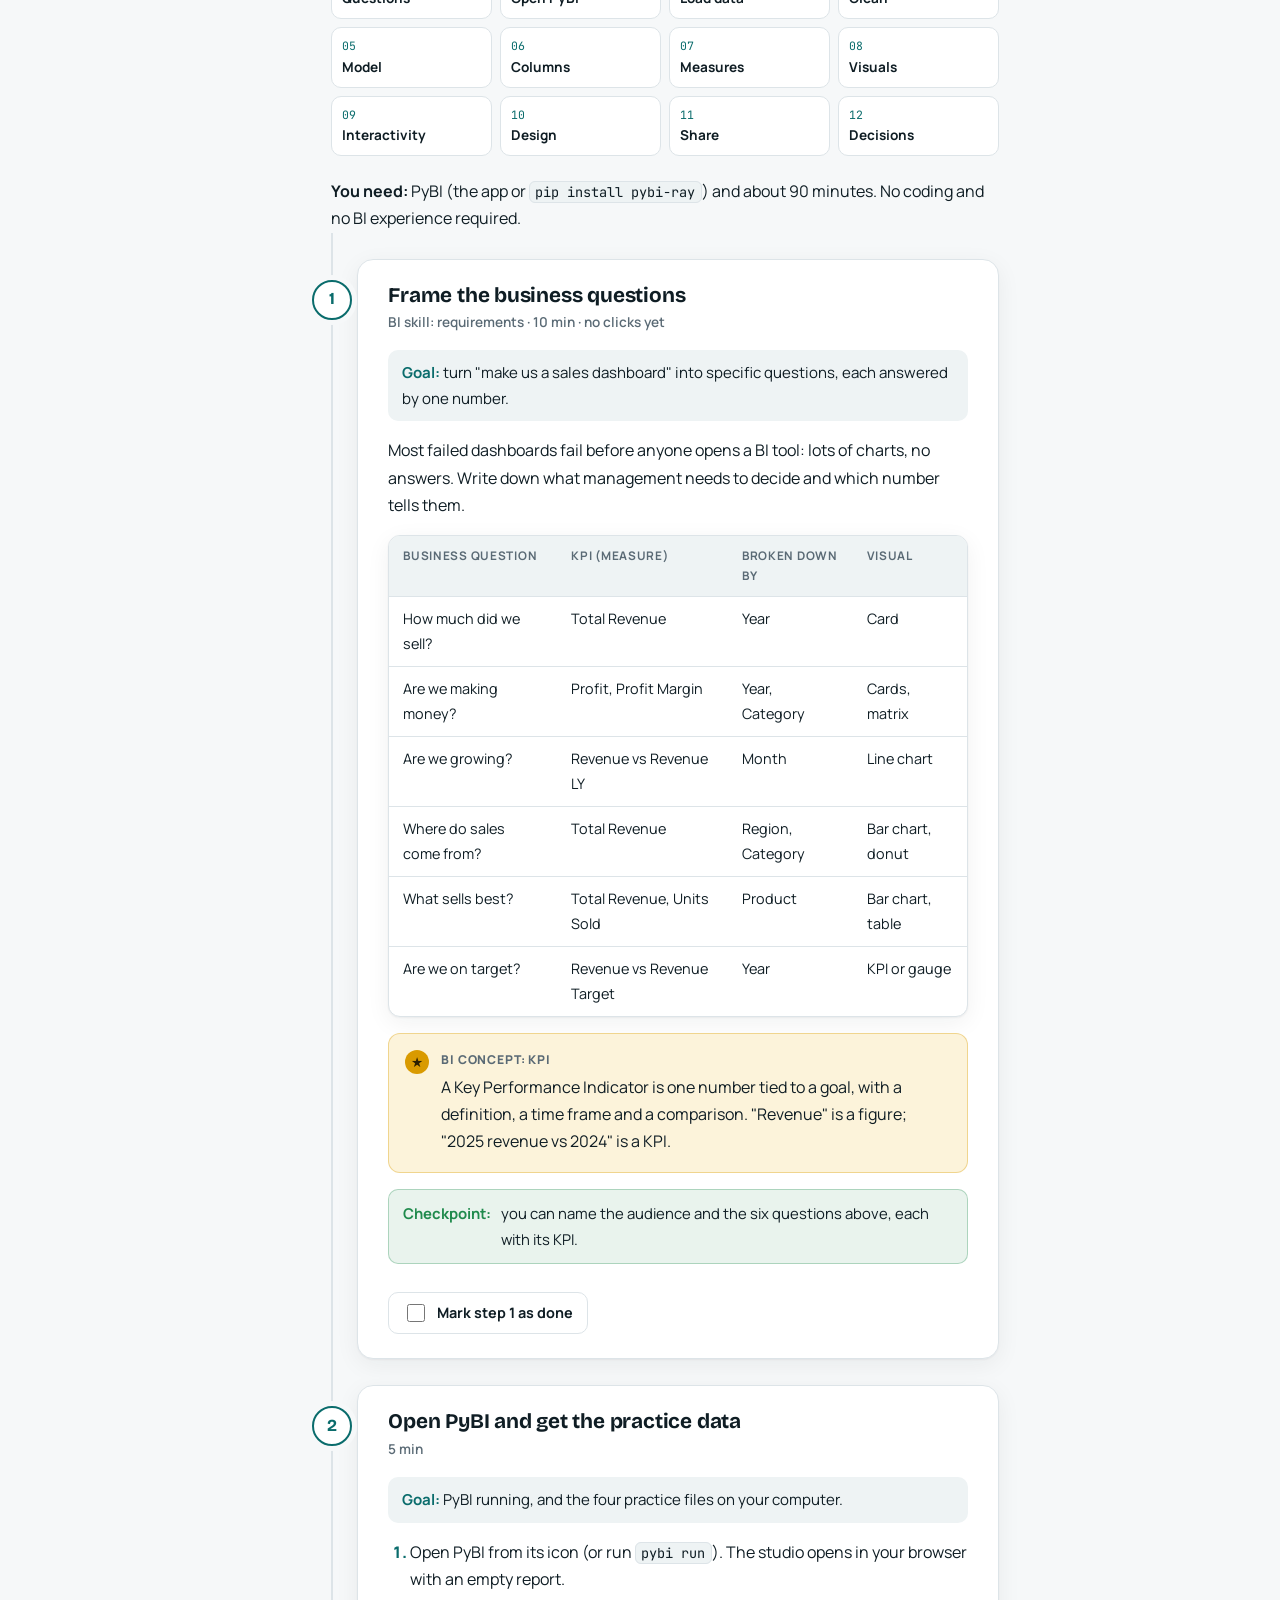
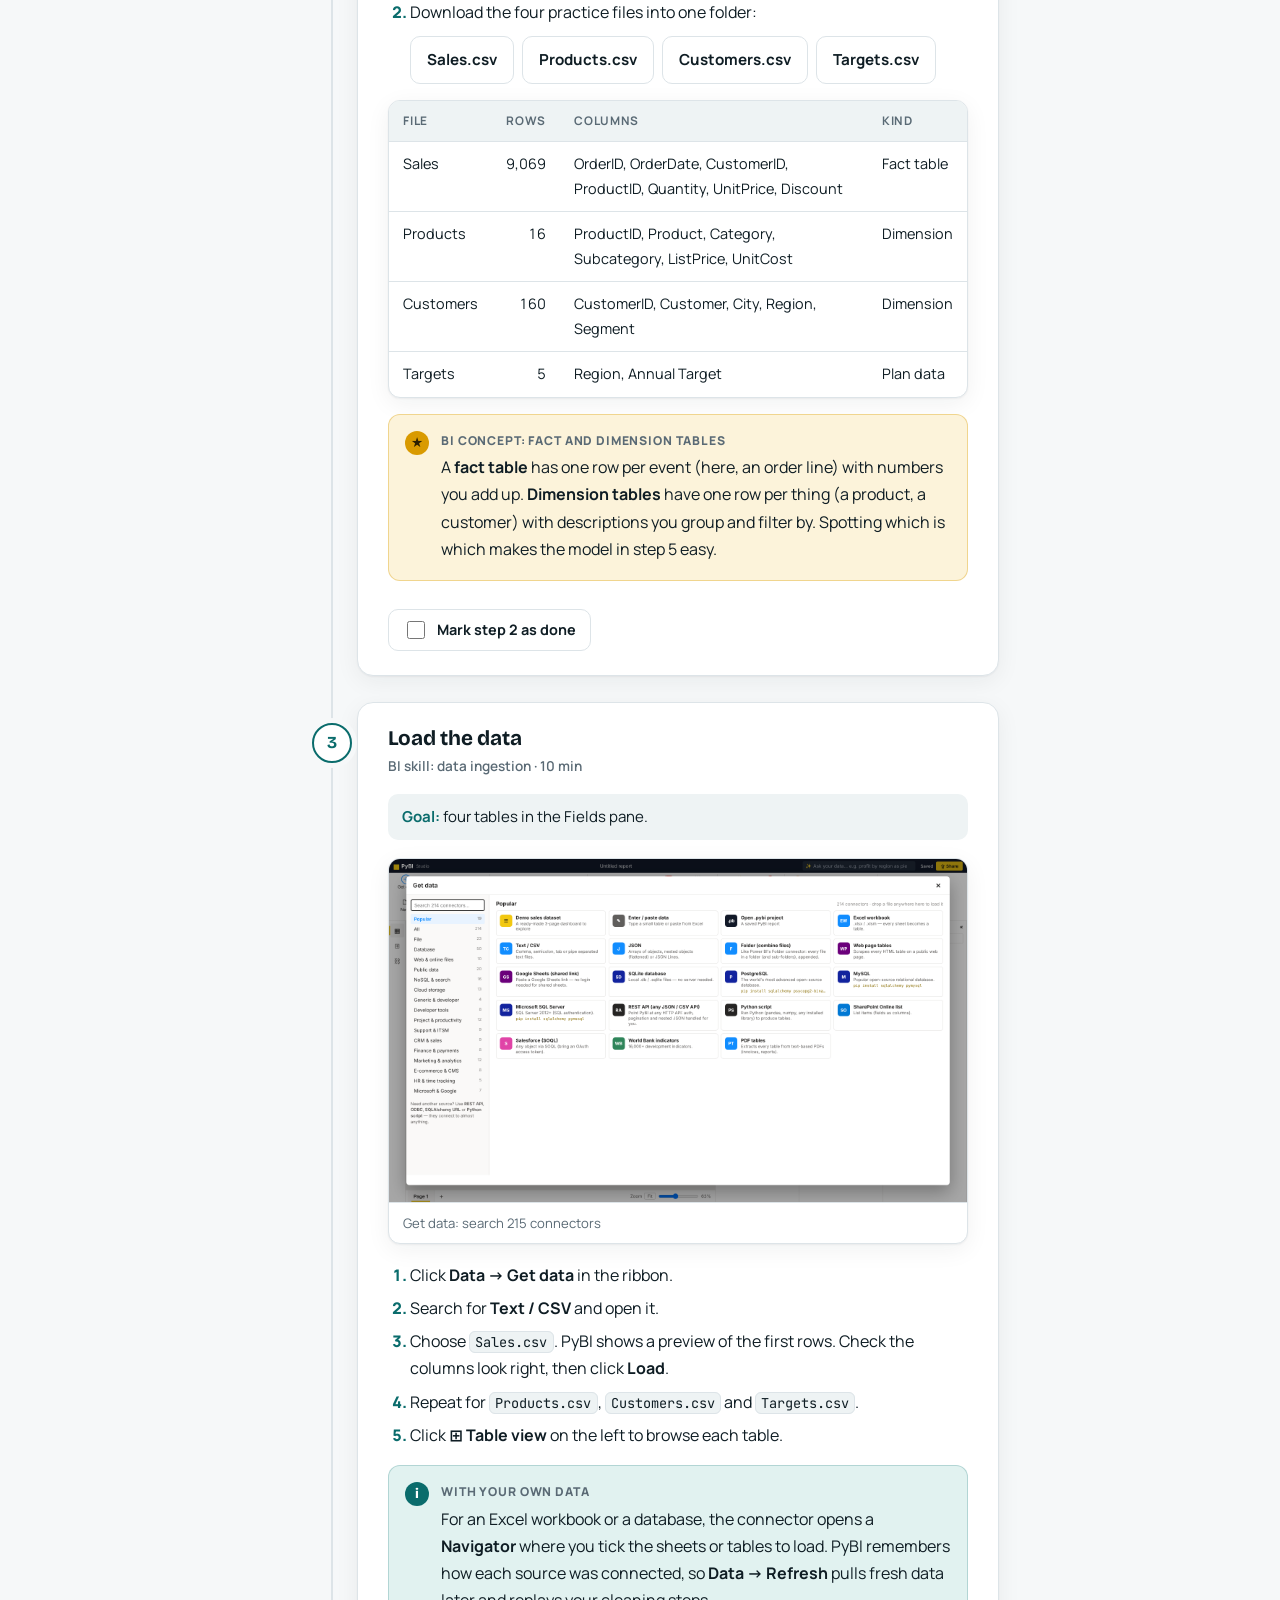
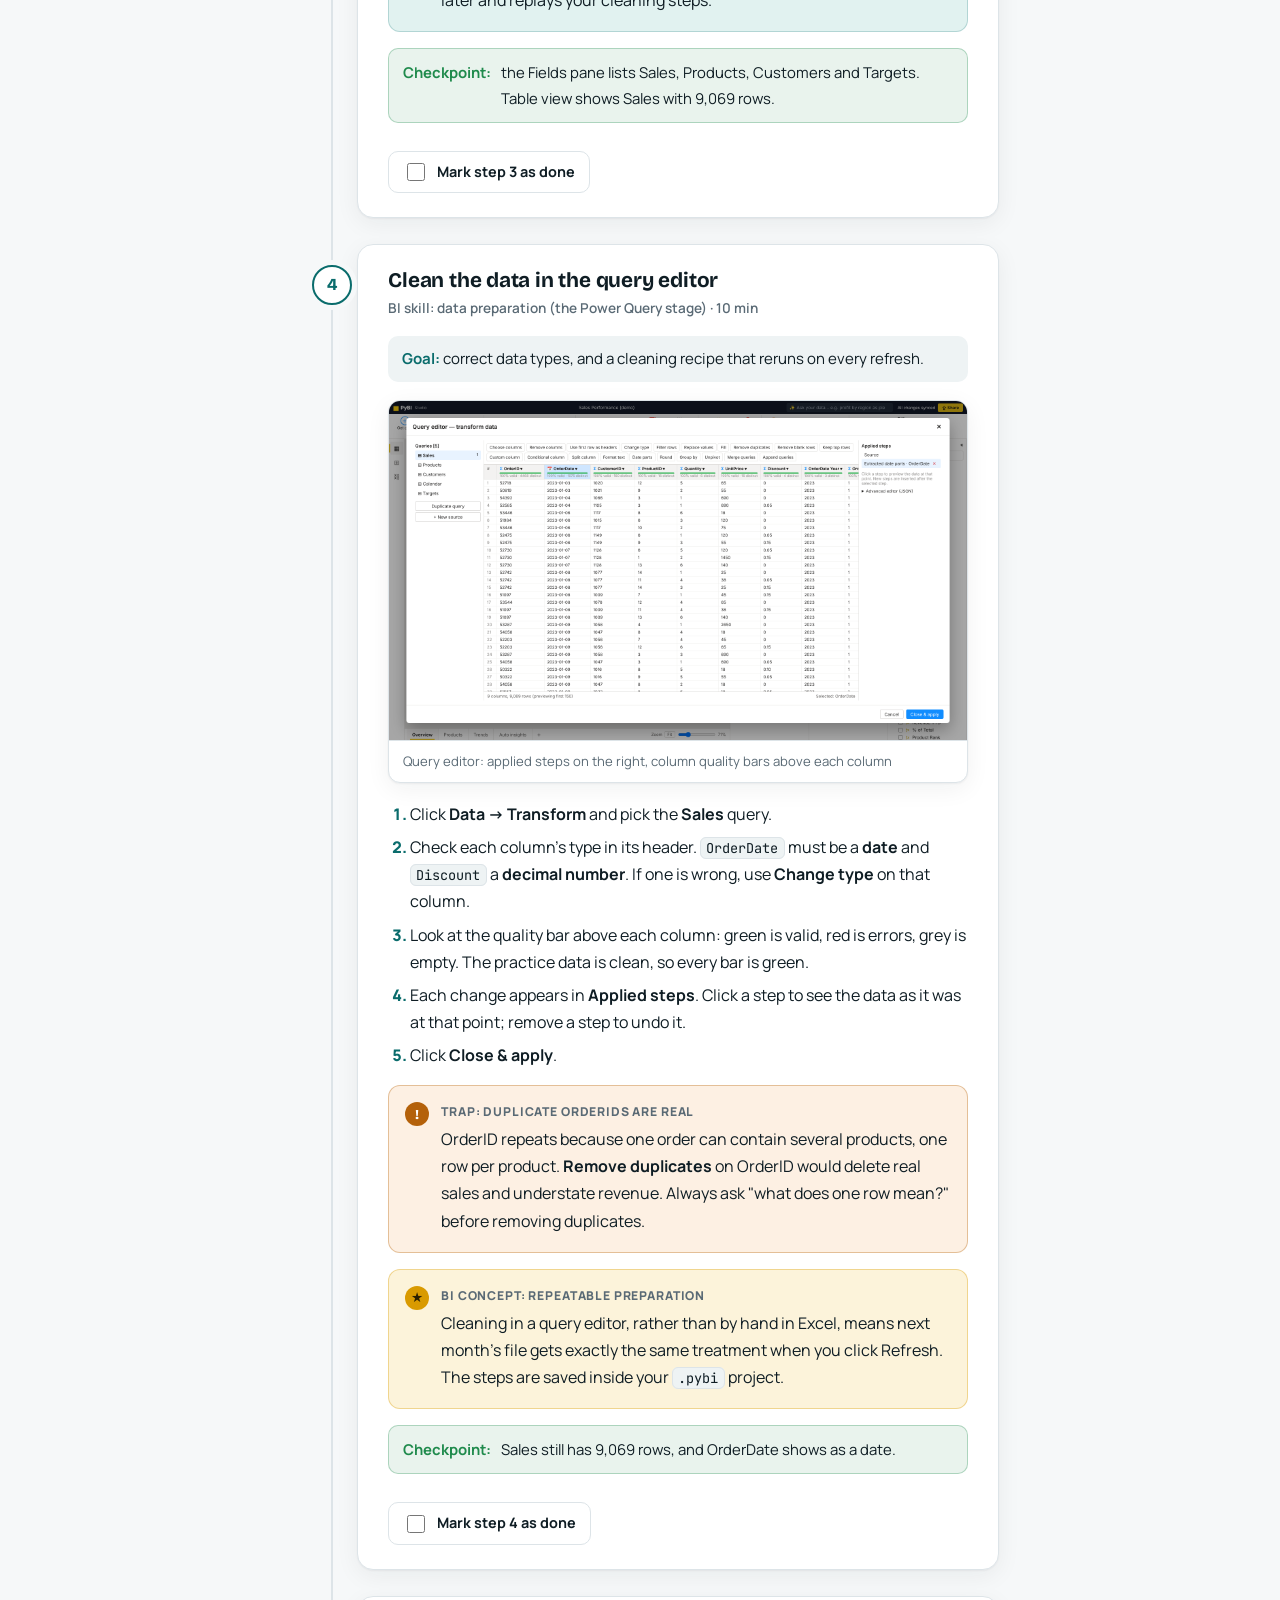
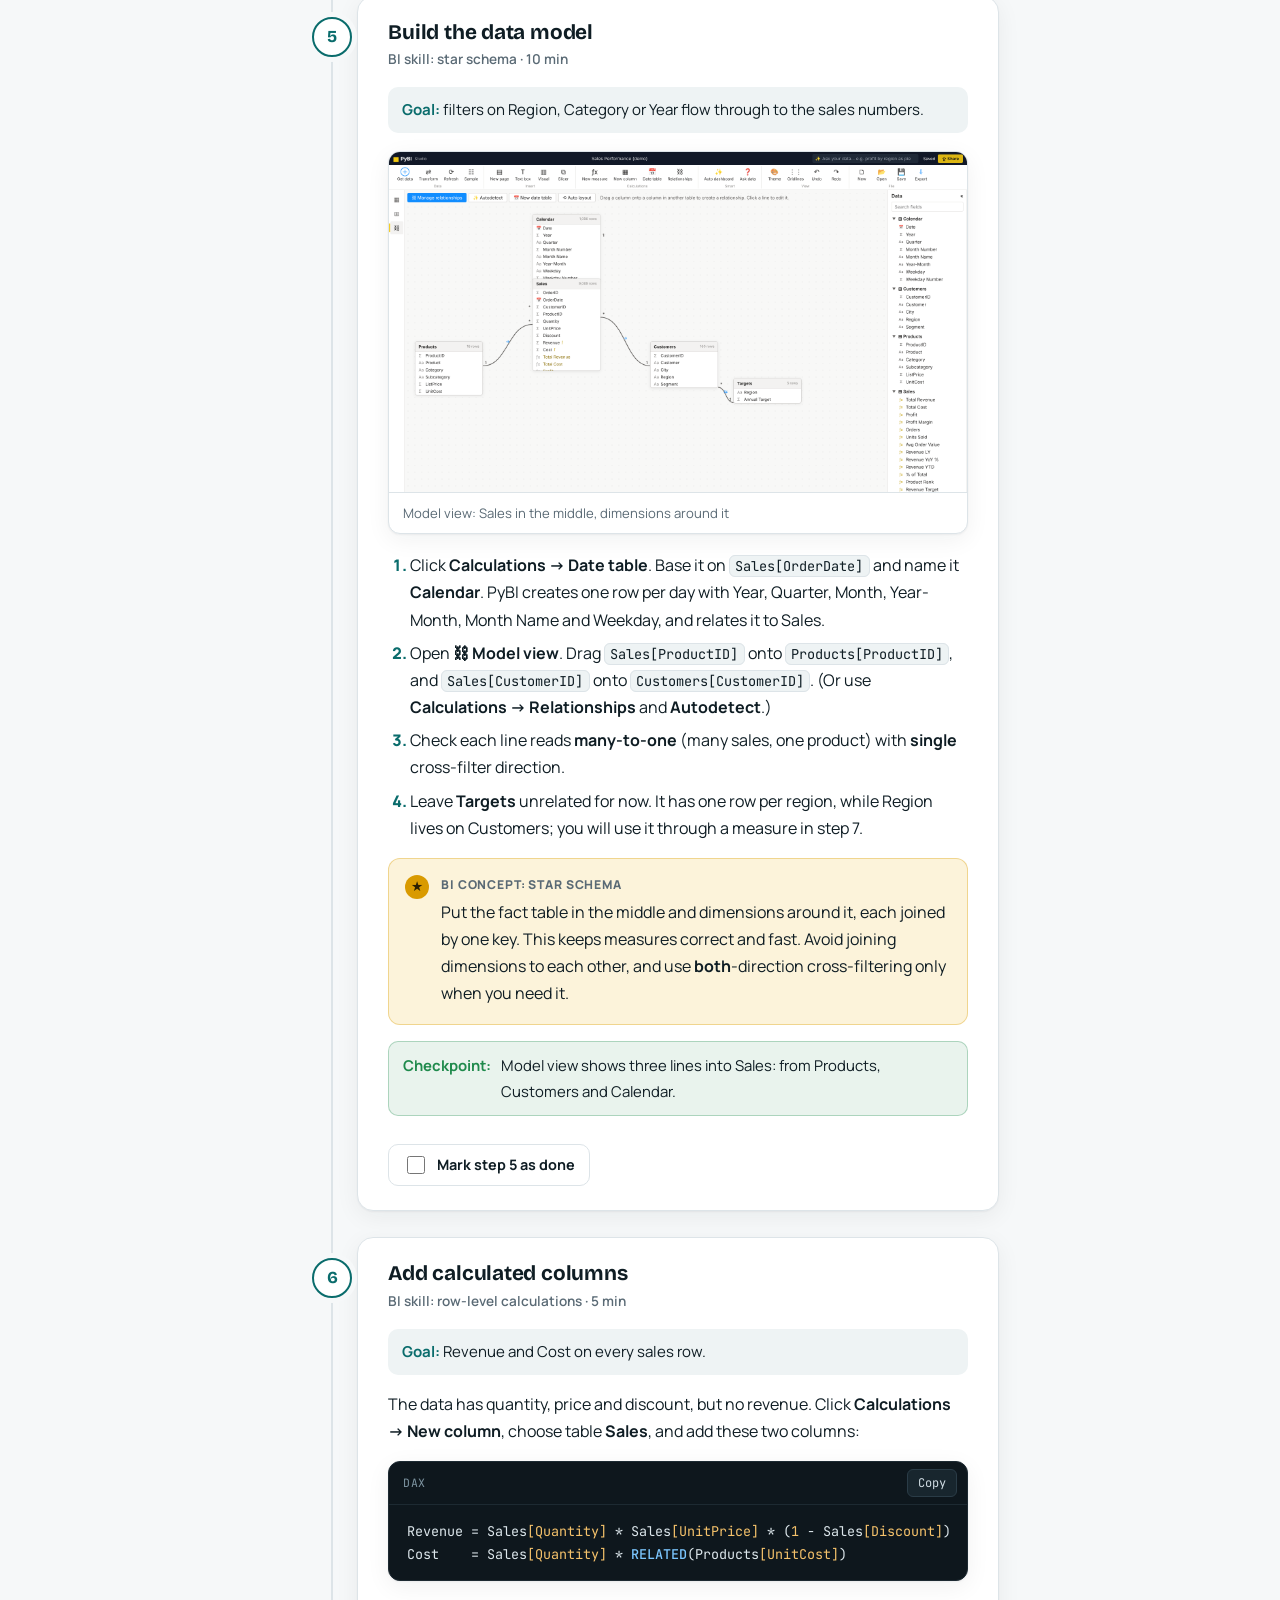
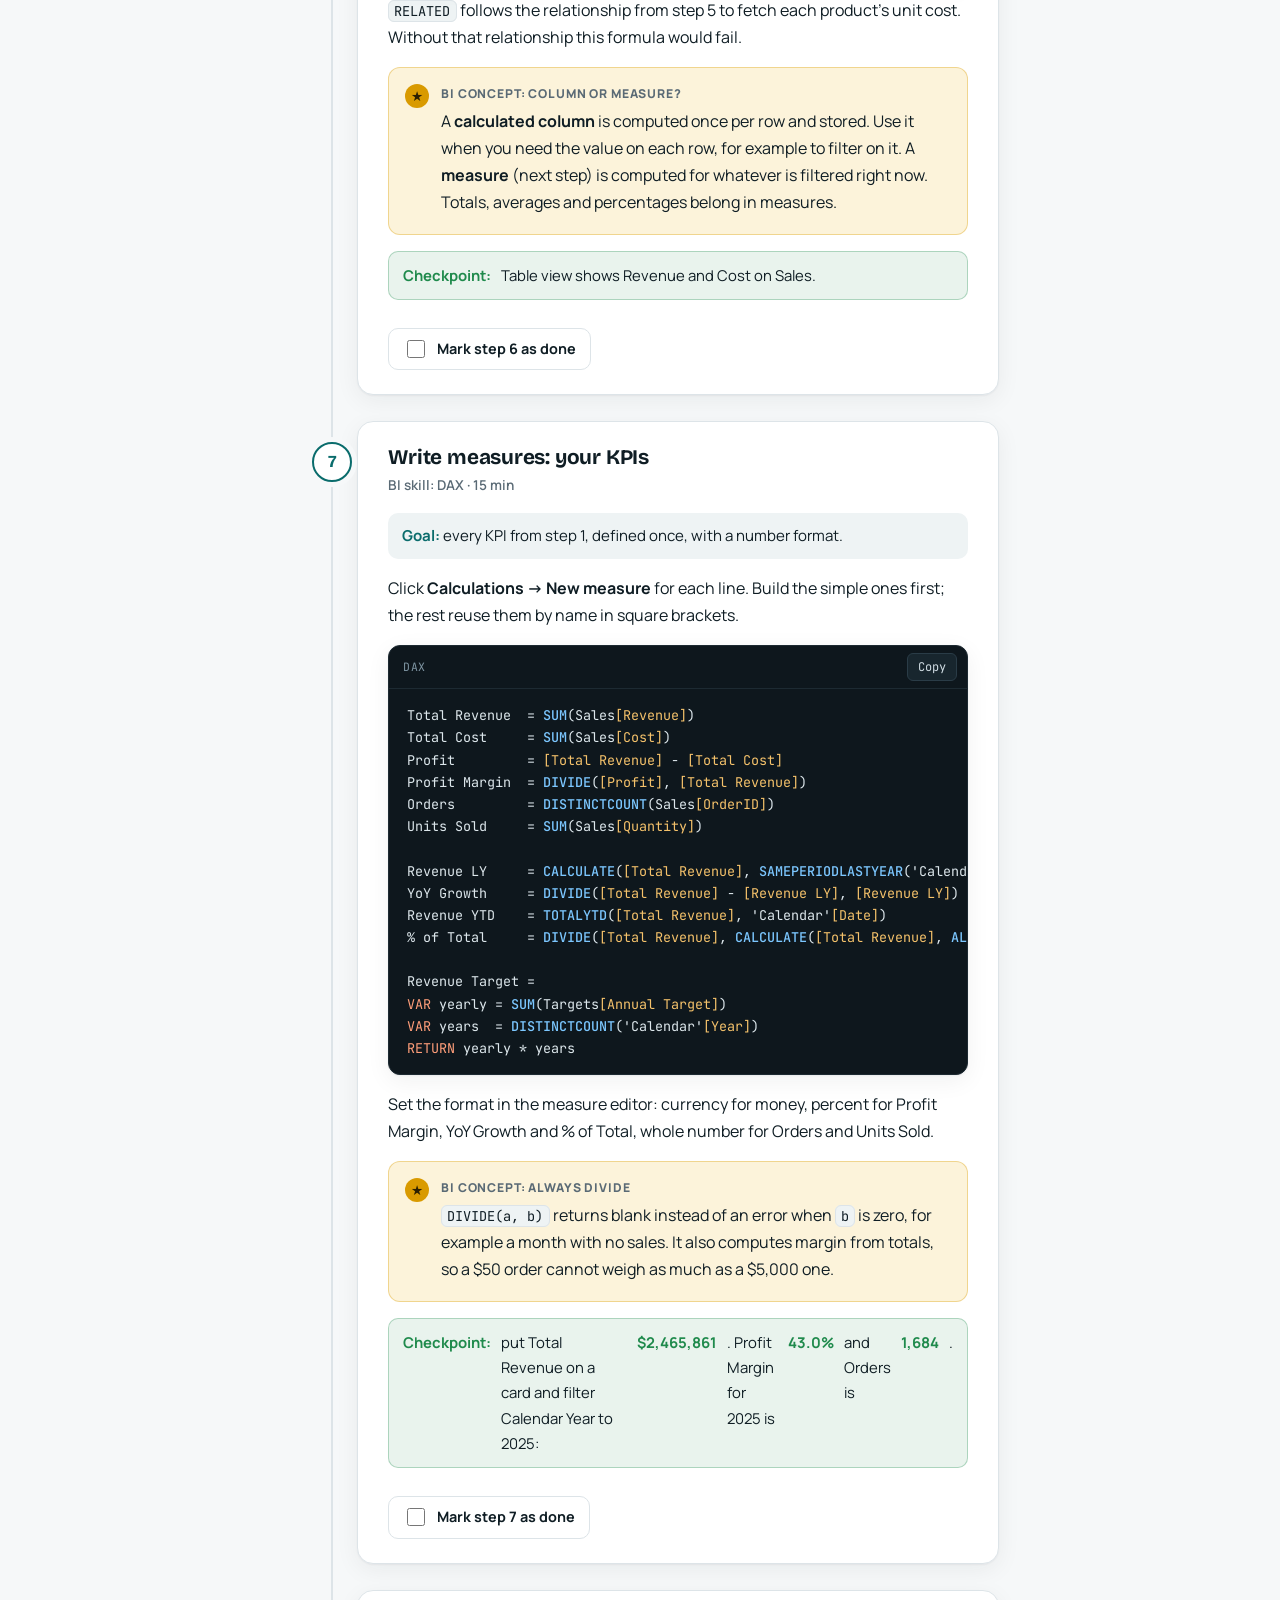
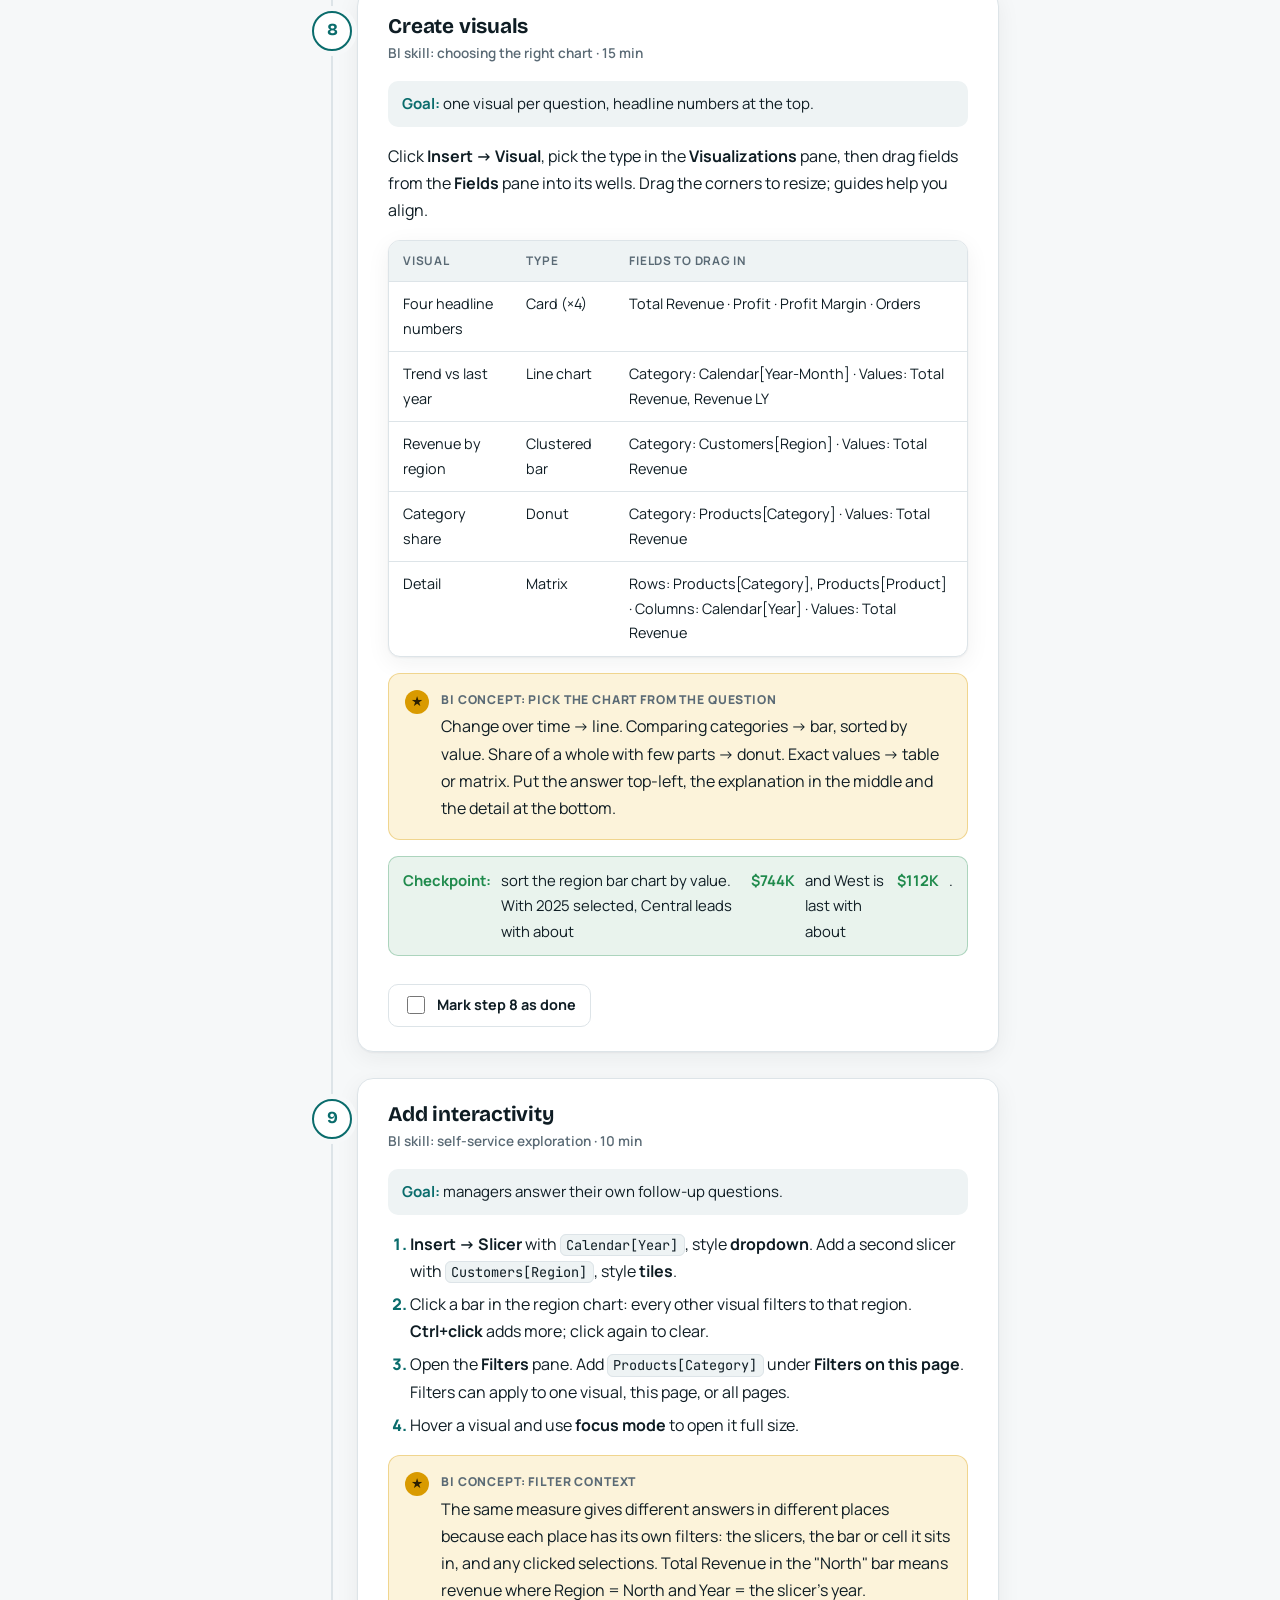
==== commit 067e56cf: "Release 0.1.4: Power BI connector in Get data, version shown in the app - Power BI file (.pbix / .pb" ====
--- a/docs/index.html
+++ b/docs/index.html
@@ -312,7 +312,7 @@
     <a href="#guides">Get data &amp; connectors</a><a href="#query">Query editor</a><a href="#model">Model view</a><a href="#dax">DAX formulas</a><a href="#visuals">Visuals</a><a href="#filters">Filters &amp; interactivity</a><a href="#smart">Smart features</a><a href="#share">Share on your network</a><a href="#export">Export</a>
   </div>
   <div class="group"><p class="gtitle"><svg class="i" viewBox="0 0 24 24" aria-hidden="true"><path d="M4 6l6 6-6 6M12 19h8"/></svg>Reference</p>
-    <a href="#cli">Command line</a><a href="#python">Python &amp; Jupyter</a><a href="#how">How it works</a><a href="#security">Security</a><a href="#troubleshooting">Troubleshooting</a><a href="#contributing">Contributing</a>
+    <a href="#powerbi">Power BI files</a><a href="#cli">Command line</a><a href="#python">Python &amp; Jupyter</a><a href="#how">How it works</a><a href="#security">Security</a><a href="#troubleshooting">Troubleshooting</a><a href="#contributing">Contributing</a>
   </div>
 </aside>
 <main id="content"><div class="col">
@@ -328,12 +328,12 @@
       <a href="#chromebook"><b>Chromebook</b><span>1 command in Linux</span></a>
       <a class="alt" href="#download"><b>Linux &amp; more</b><span>AppImage, .deb, pip</span></a>
     </div>
-    <div class="meta"><span><b>Free</b> · MIT licence</span><span><b>214</b> connectors</span><span><b>25</b> visuals</span><span>Windows · macOS · Linux · ChromeOS</span></div>
+    <div class="meta"><span><b>Free</b> · MIT licence</span><span><b>215</b> connectors</span><span><b>25</b> visuals</span><span>Windows · macOS · Linux · ChromeOS</span></div>
   </div>
   <figure class="frame"><div class="chrome"><i></i><i></i><i></i><span>127.0.0.1:8050 · PyBI Studio</span></div>
     <img src="images/dashboard.png" alt="PyBI Studio showing the demo sales dashboard with KPI cards, a revenue trend and breakdown charts"></figure>
   <div class="features">
-    <div class="feature"><div class="ic"><svg class="i" viewBox="0 0 24 24" aria-hidden="true"><path d="M9 2v6M15 2v6M6 8h12v3a6 6 0 0 1-12 0zM12 17v5"/></svg></div><b>214 connectors</b><span>Excel, CSV, Parquet, 50 databases, cloud storage, 70+ SaaS apps, public data, REST, GraphQL and Python.</span></div><div class="feature"><div class="ic"><svg class="i" viewBox="0 0 24 24" aria-hidden="true"><path d="M3 4h18l-7 9v6l-4 2v-8z"/></svg></div><b>Query editor</b><span>Power Query–style applied steps with live preview: types, filters, splits, merges, appends, group by.</span></div><div class="feature"><div class="ic"><svg class="i" viewBox="0 0 24 24" aria-hidden="true"><path d="M6 4a2 2 0 1 0 0 4 2 2 0 0 0 0-4zM18 4a2 2 0 1 0 0 4 2 2 0 0 0 0-4zM12 16a2 2 0 1 0 0 4 2 2 0 0 0 0-4zM7.5 7.5l3.5 8.5M16.5 7.5L13 16M8 6h8"/></svg></div><b>Model and DAX</b><span>Star-schema relationships, a date table, and measures with CALCULATE, time intelligence and iterators.</span></div><div class="feature"><div class="ic"><svg class="i" viewBox="0 0 24 24" aria-hidden="true"><path d="M4 20V10M10 20V4M16 20v-7M2 20h20"/></svg></div><b>25 visuals</b><span>Charts, cards, KPI, gauge, waterfall, treemap, tables, matrices and slicers that cross-filter.</span></div><div class="feature"><div class="ic"><svg class="i" viewBox="0 0 24 24" aria-hidden="true"><path d="M12 3l1.8 4.6L18 9l-4.2 1.4L12 15l-1.8-4.6L6 9l4.2-1.4z"/></svg></div><b>Smart tools</b><span>Ask your data in plain English, build a page with Auto dashboard, add a smart narrative.</span></div><div class="feature"><div class="ic"><svg class="i" viewBox="0 0 24 24" aria-hidden="true"><path d="M2 9a15 15 0 0 1 20 0M5.5 12.5a10 10 0 0 1 13 0M9 16a5 5 0 0 1 6 0M12 19.5h.01"/></svg></div><b>Share and export</b><span>A live read-only link for your network; PNG, PowerPoint, PDF or one offline interactive HTML file.</span></div>
+    <div class="feature"><div class="ic"><svg class="i" viewBox="0 0 24 24" aria-hidden="true"><path d="M9 2v6M15 2v6M6 8h12v3a6 6 0 0 1-12 0zM12 17v5"/></svg></div><b>215 connectors</b><span>Excel, CSV, Parquet, 50 databases, cloud storage, 70+ SaaS apps, public data, REST, GraphQL and Python.</span></div><div class="feature"><div class="ic"><svg class="i" viewBox="0 0 24 24" aria-hidden="true"><path d="M3 4h18l-7 9v6l-4 2v-8z"/></svg></div><b>Query editor</b><span>Power Query–style applied steps with live preview: types, filters, splits, merges, appends, group by.</span></div><div class="feature"><div class="ic"><svg class="i" viewBox="0 0 24 24" aria-hidden="true"><path d="M6 4a2 2 0 1 0 0 4 2 2 0 0 0 0-4zM18 4a2 2 0 1 0 0 4 2 2 0 0 0 0-4zM12 16a2 2 0 1 0 0 4 2 2 0 0 0 0-4zM7.5 7.5l3.5 8.5M16.5 7.5L13 16M8 6h8"/></svg></div><b>Model and DAX</b><span>Star-schema relationships, a date table, and measures with CALCULATE, time intelligence and iterators.</span></div><div class="feature"><div class="ic"><svg class="i" viewBox="0 0 24 24" aria-hidden="true"><path d="M4 20V10M10 20V4M16 20v-7M2 20h20"/></svg></div><b>25 visuals</b><span>Charts, cards, KPI, gauge, waterfall, treemap, tables, matrices and slicers that cross-filter.</span></div><div class="feature"><div class="ic"><svg class="i" viewBox="0 0 24 24" aria-hidden="true"><path d="M12 3l1.8 4.6L18 9l-4.2 1.4L12 15l-1.8-4.6L6 9l4.2-1.4z"/></svg></div><b>Smart tools</b><span>Ask your data in plain English, build a page with Auto dashboard, add a smart narrative.</span></div><div class="feature"><div class="ic"><svg class="i" viewBox="0 0 24 24" aria-hidden="true"><path d="M2 9a15 15 0 0 1 20 0M5.5 12.5a10 10 0 0 1 13 0M9 16a5 5 0 0 1 6 0M12 19.5h.01"/></svg></div><b>Share and export</b><span>A live read-only link for your network; PNG, PowerPoint, PDF or one offline interactive HTML file.</span></div>
   </div>
   <p style="color:var(--muted)">Created by <b style="color:var(--ink)">Muhammad Rafay Shaikh</b>, from Pakistan. New to BI? Start with the <a href="#learn">12-step course</a>.</p>
 </section>
@@ -510,7 +510,7 @@
   <article class="step" id="step-3" data-step="3">
     <div class="step-head"><div class="step-num">3</div><div><h3>Load the data</h3><div class="step-meta">BI skill: data ingestion · 10 min</div></div></div>
     <div class="goal"><b>Goal:</b> four tables in the Fields pane.</div>
-    <figure class="shot"><img src="images/get-data.png" alt="The Get data window listing connector categories and a search box"><figcaption>Get data: search 214 connectors</figcaption></figure>
+    <figure class="shot"><img src="images/get-data.png" alt="The Get data window listing connector categories and a search box"><figcaption>Get data: search 215 connectors</figcaption></figure>
     <ol class="steps-list">
       <li>Click <b>Data → Get data</b> in the ribbon.</li>
       <li>Search for <b>Text / CSV</b> and open it.</li>
@@ -811,6 +811,25 @@
   <p><b>File → Export</b> offers: this page or all pages as PNG, PowerPoint (.pptx), PDF, interactive HTML (one offline file with data, slicers and cross-filtering), the project as <code>.pybi</code>, and Print. From the command line: <code>pybi export report.pybi -o dashboard.html</code>.</p>
 </section>
 
+<!-- ============ POWER BI ============ -->
+<section id="powerbi">
+  <p class="eyebrow">Guide</p>
+  <h2><span class="ic"><svg class="i" viewBox="0 0 24 24" aria-hidden="true"><path d="M5 20V12M10 20V8M15 20V4M20 20v-6"/></svg></span>Open Power BI files (.pbix)</h2>
+  <p>PyBI opens Power BI Desktop reports directly. Click <b>Open</b> (or <b>Get data → Power BI file</b>, or drop the file on the Get data window) and pick a <code>.pbix</code> or <code>.pbit</code> file. PyBI brings over:</p>
+  <ul>
+    <li><b>Pages</b> with their size, background colour or image, and hidden/tooltip pages (hidden in the viewer).</li>
+    <li><b>Visuals</b> at the same position and size: column, bar, line, area, combo, waterfall, ribbon, scatter, pie, donut, treemap, funnel, gauge, card, multi-row card, KPI, table, matrix, slicers, text boxes, shapes and images, with their fields, titles, data labels, legends and colours.</li>
+    <li><b>Filters</b> on the report, pages and visuals, and the values selected in slicers.</li>
+    <li><b>The data model</b>: every table with its data, relationships (direction and active/inactive), DAX measures with their number formats, calculated columns, hidden fields and sort-by columns.</li>
+    <li><b>The theme</b> colours of the report.</li>
+  </ul>
+  <p>Reading the data inside a <code>.pbix</code> needs the <code>pbixray</code> package. The desktop app includes it; with pip, install it with the <code>pbix</code> extra:</p>
+  <div class="code" data-lang="bash"><pre><code>pip install "pybi-ray[pbix]"
+pybi run "Sales Report.pbix"          # open it in the studio
+pybi convert "Sales Report.pbix"      # or save it as Sales Report.pybi</code></pre></div>
+  <p>After the import PyBI lists anything it could not carry over exactly, so you know what to check. Not supported yet: maps, custom visuals from AppSource, Q&amp;A, decomposition tree and key influencers (shown as grey placeholders in the same spot), buttons and bookmarks, Top N and relative-date filters, row-level security, and DAX functions the PyBI engine does not have yet. Reports with a <i>live connection</i> to a Power BI dataset or Analysis Services keep their data on the server, so only the layout is imported.</p>
+</section>
+
 <!-- ============ CLI ============ -->
 <section id="cli">
   <p class="eyebrow">Reference</p>
@@ -818,6 +837,8 @@
   <div class="code" data-lang="bash"><pre><code>pybi run                      # start the studio (network view link enabled)
 pybi run sales.xlsx           # start with a data file loaded (csv, xlsx, json, parquet)
 pybi run my_report.pybi       # open a saved project
+pybi run report.pbix          # open a Power BI report (pip install "pybi-ray[pbix]" for its data)
+pybi convert report.pbix      # convert a Power BI report to report.pybi
 pybi run --private            # only this computer can connect
 pybi run --port 9000 --no-browser
 pybi run --demo               # start with the demo data and dashboard
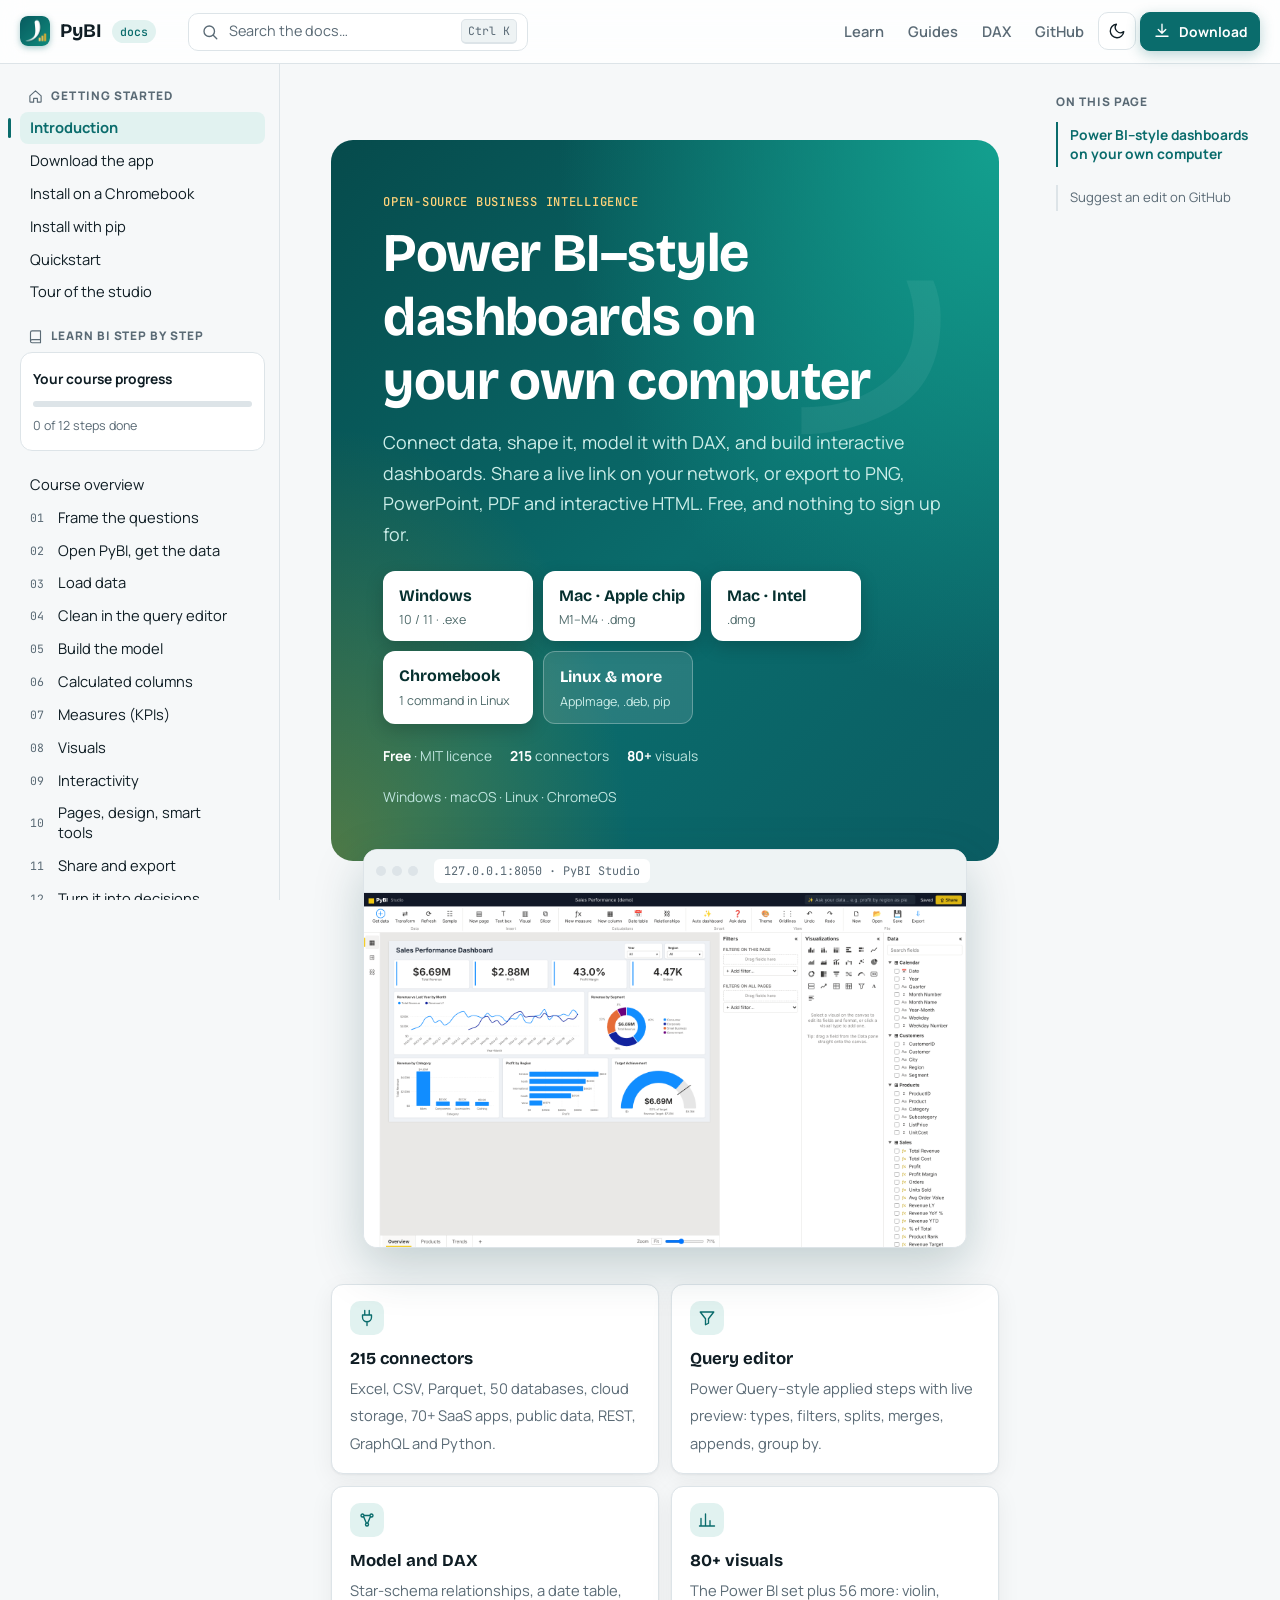
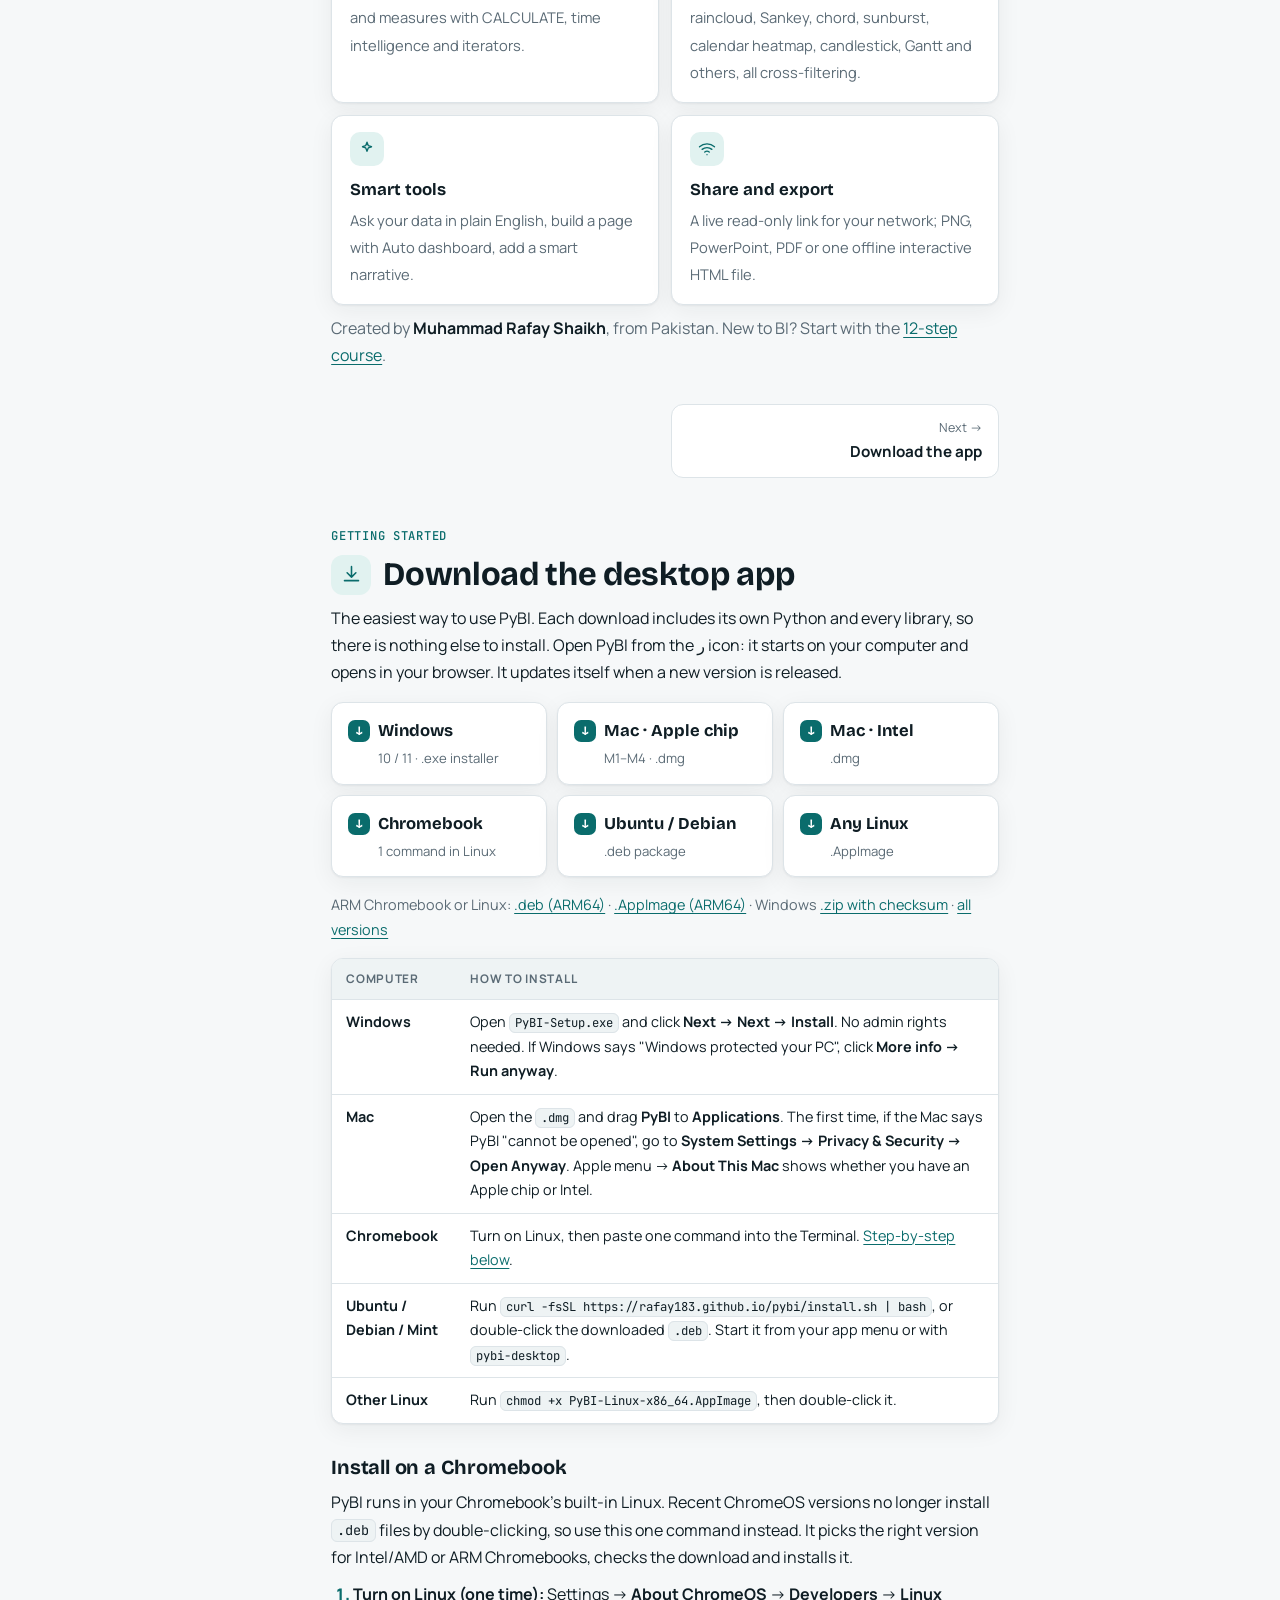
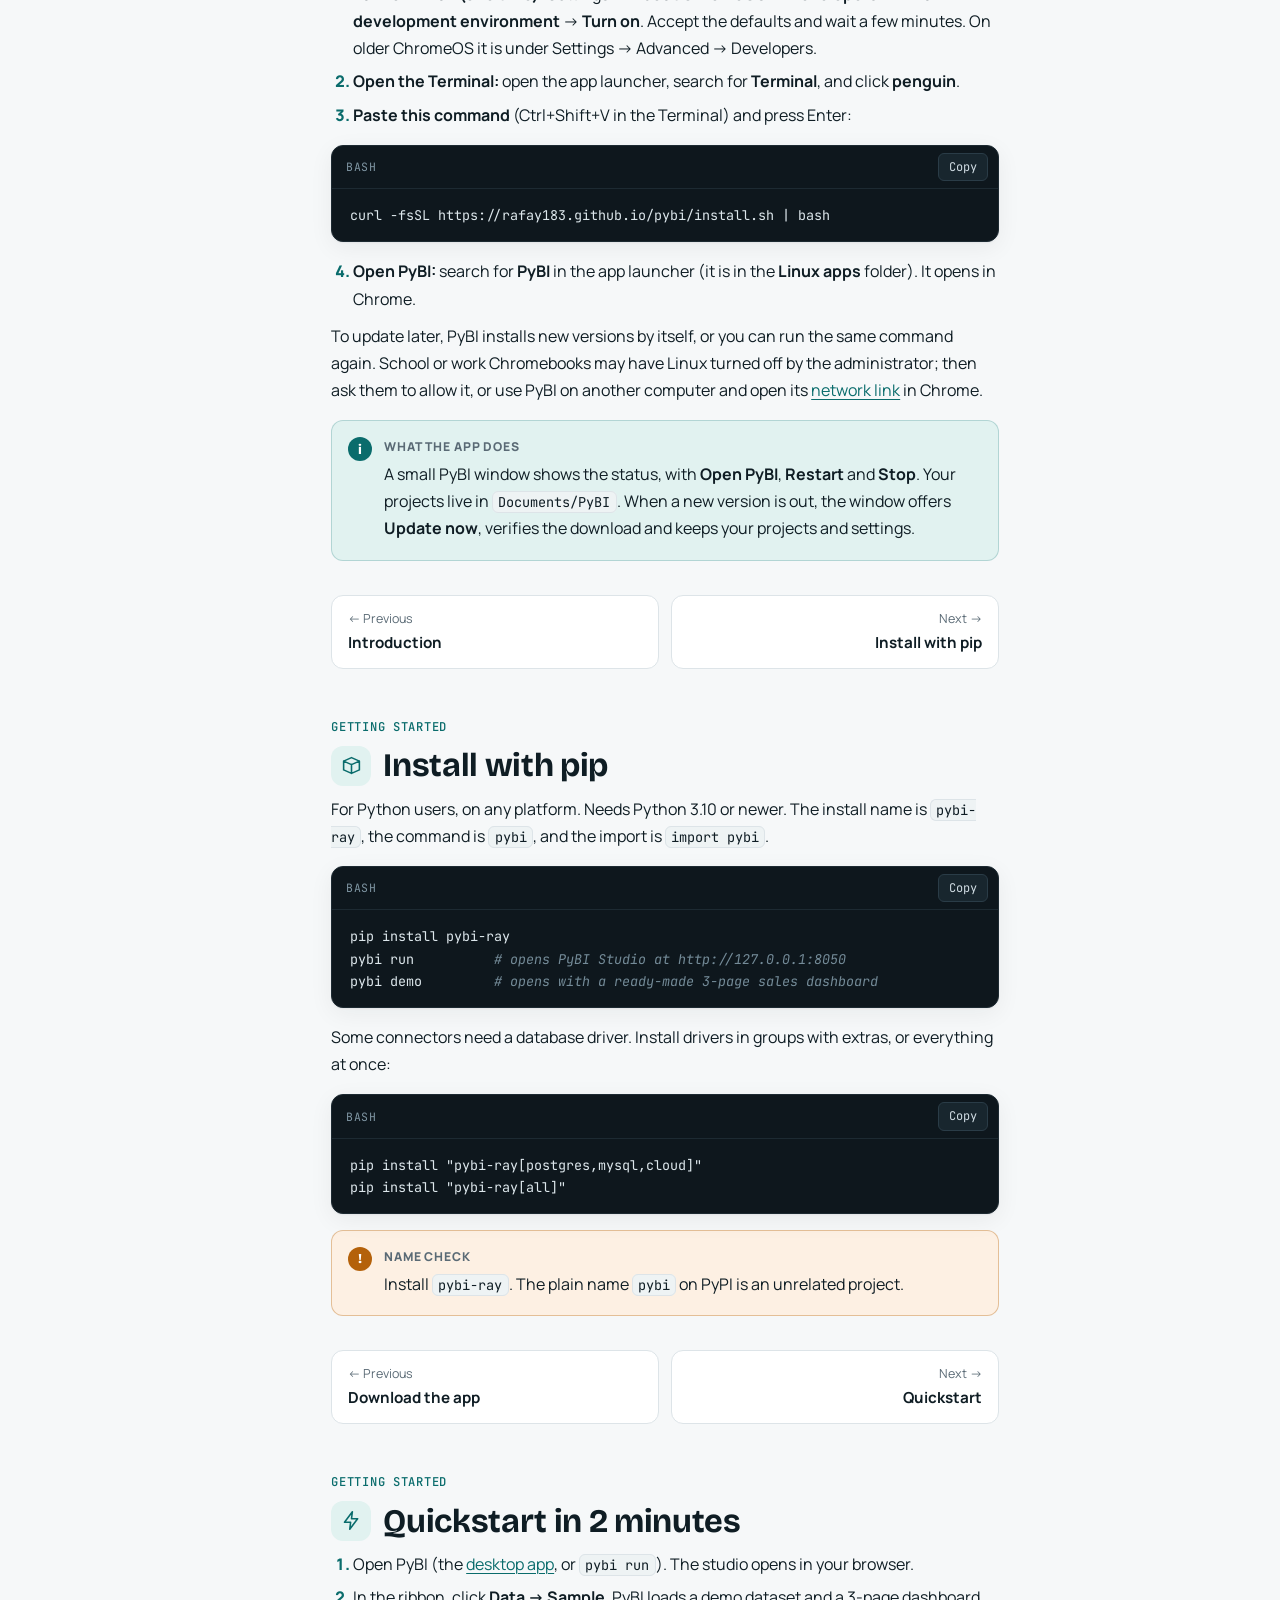
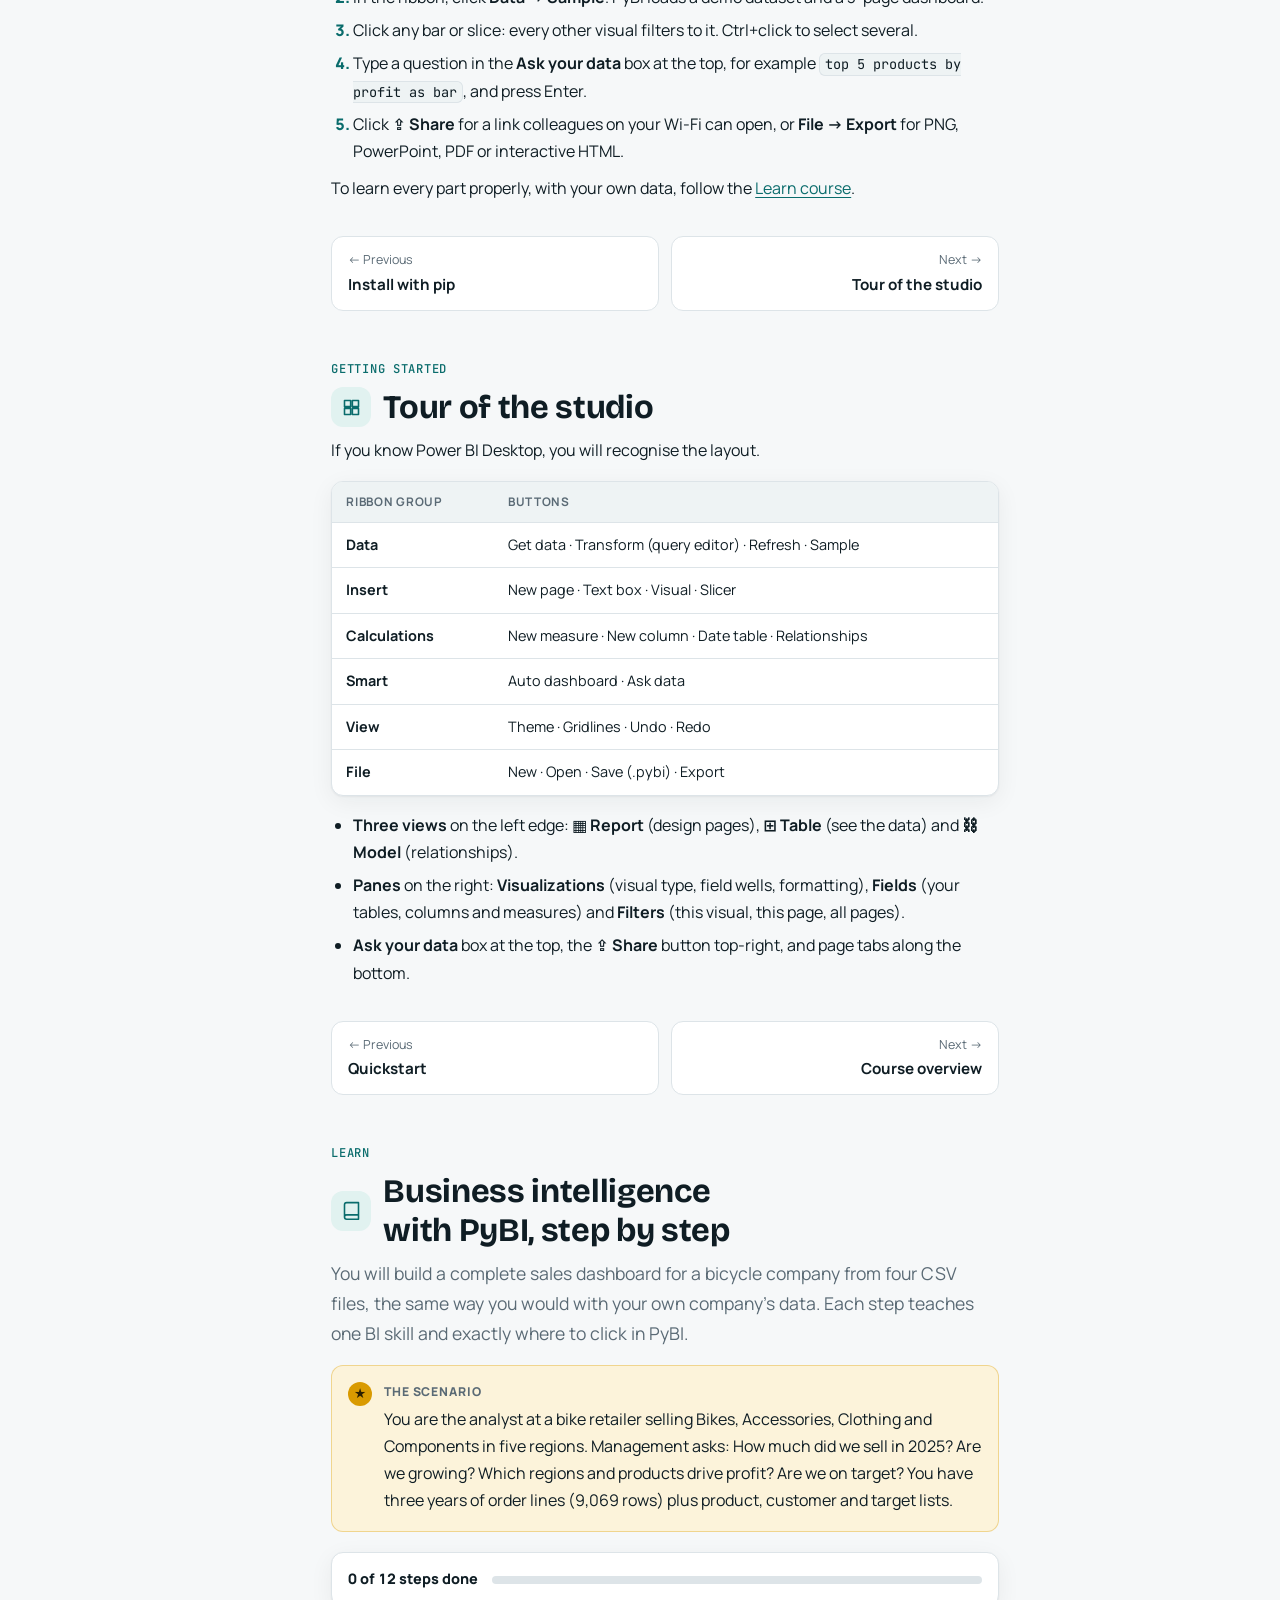
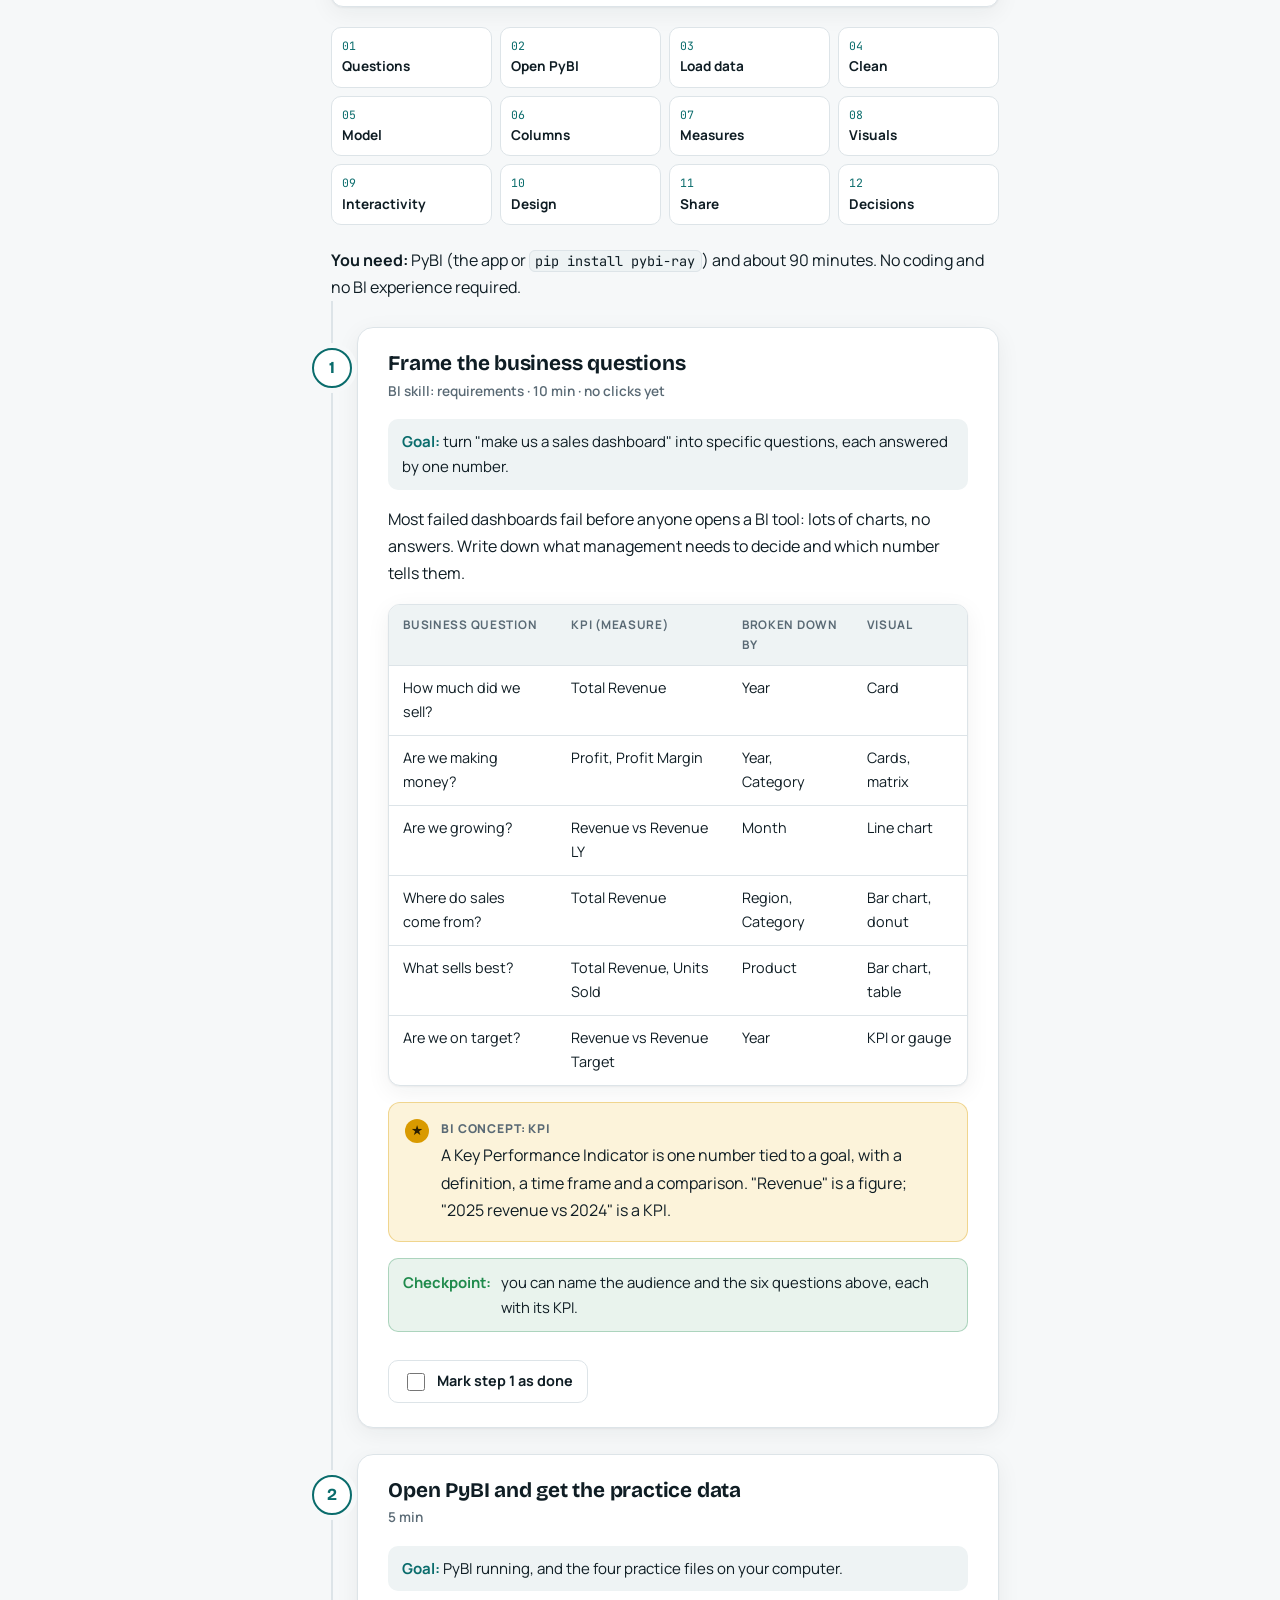
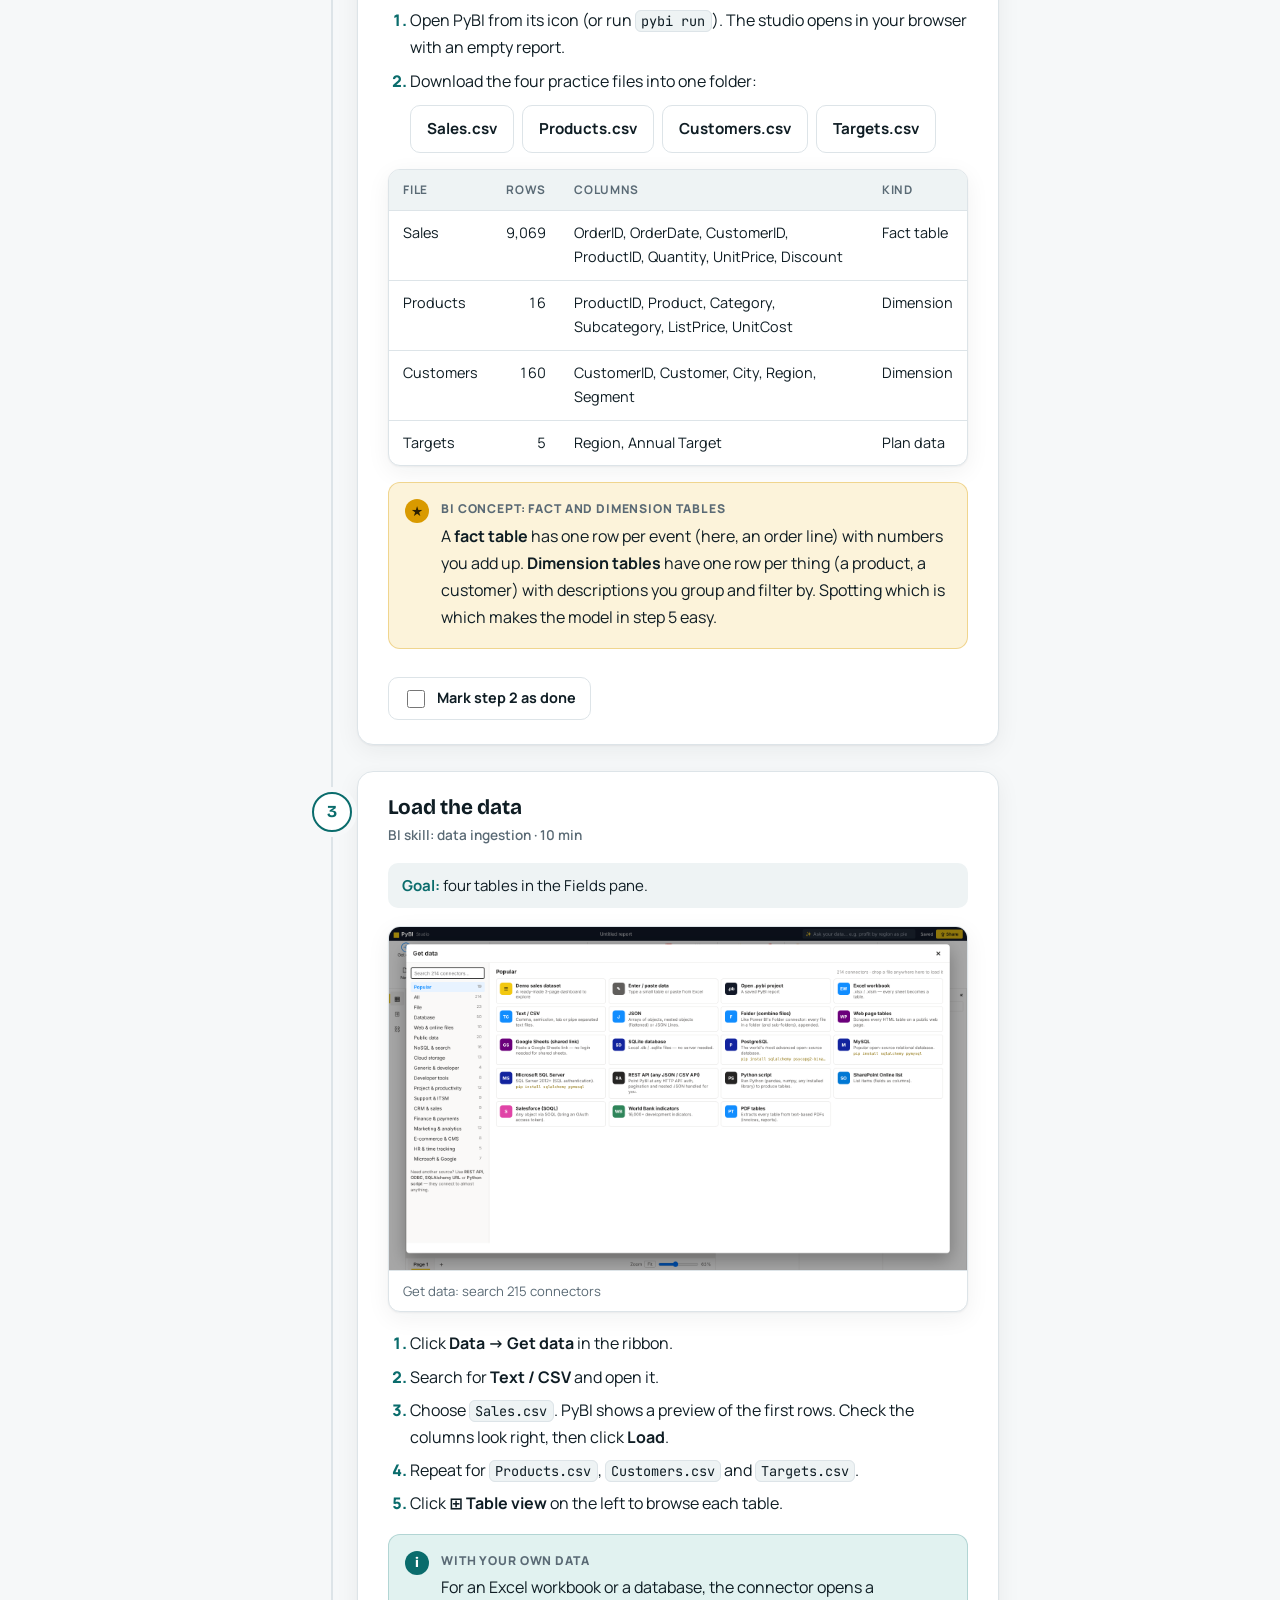
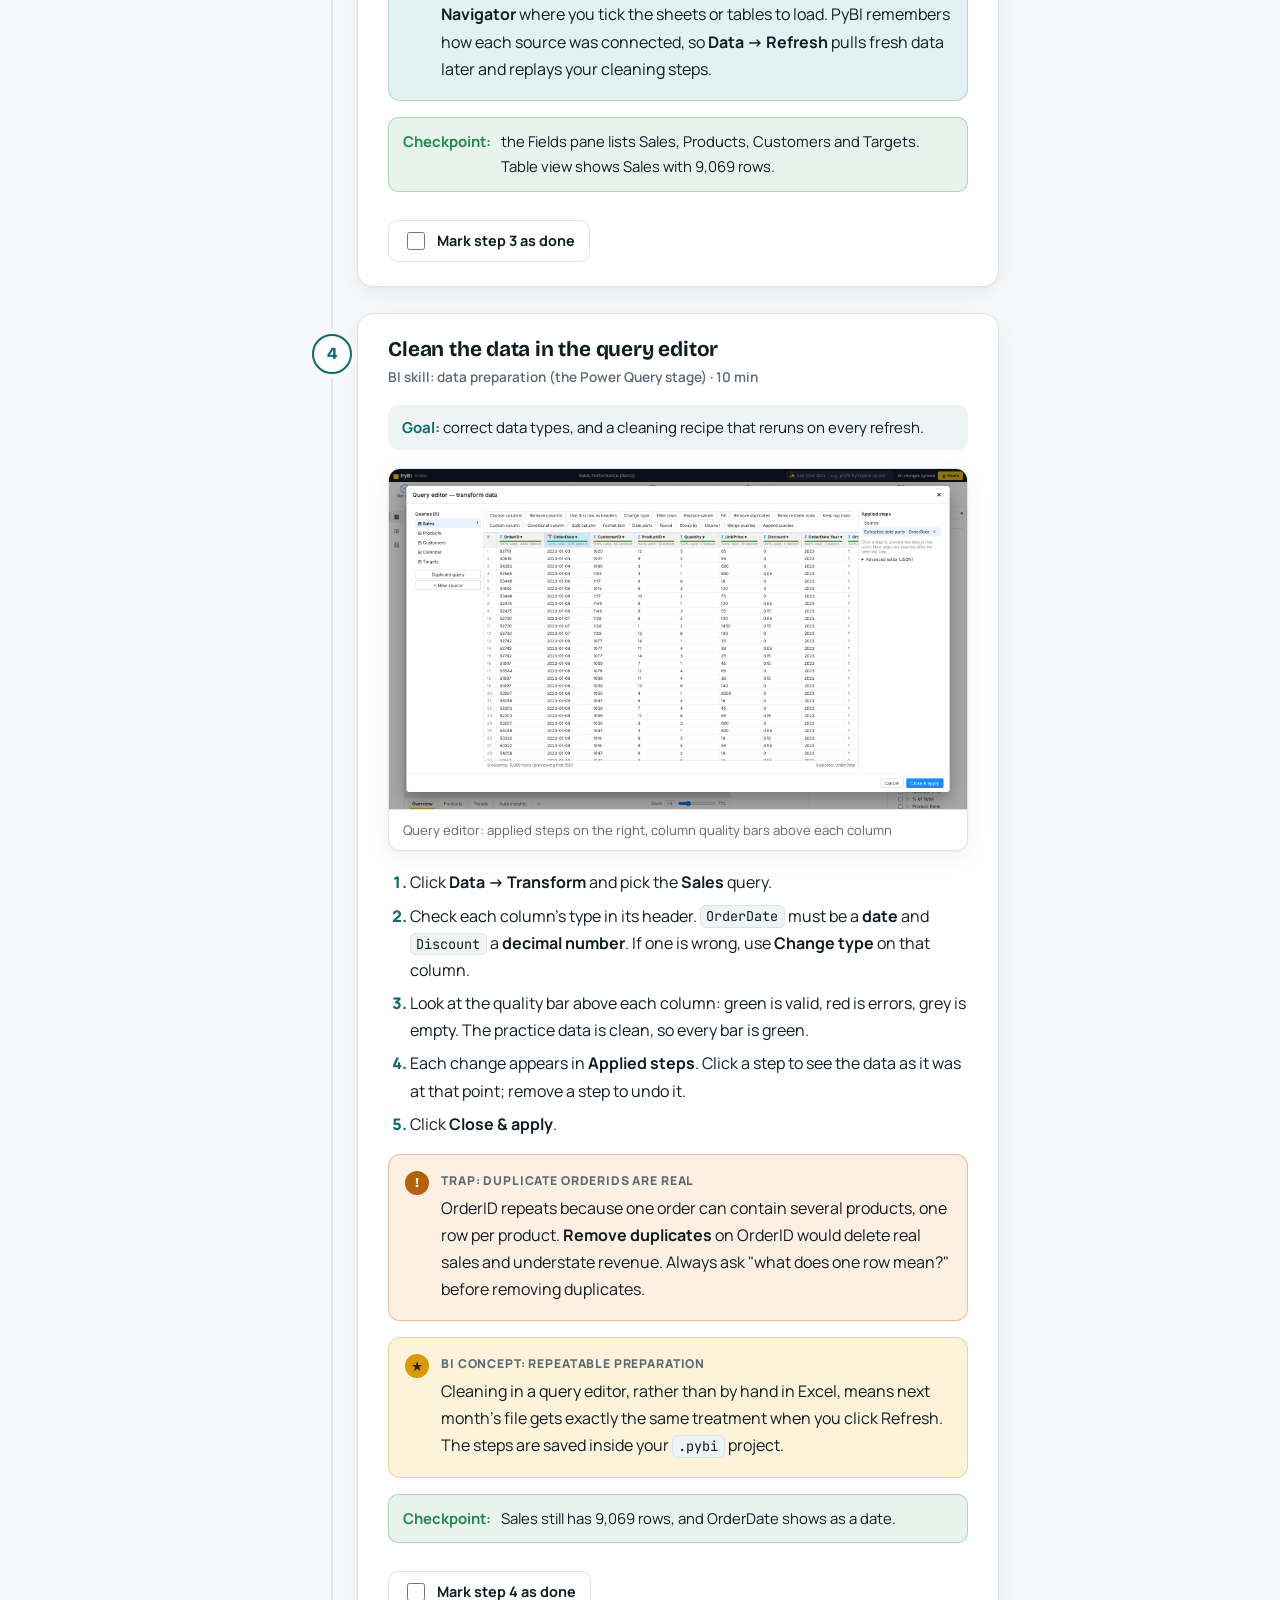
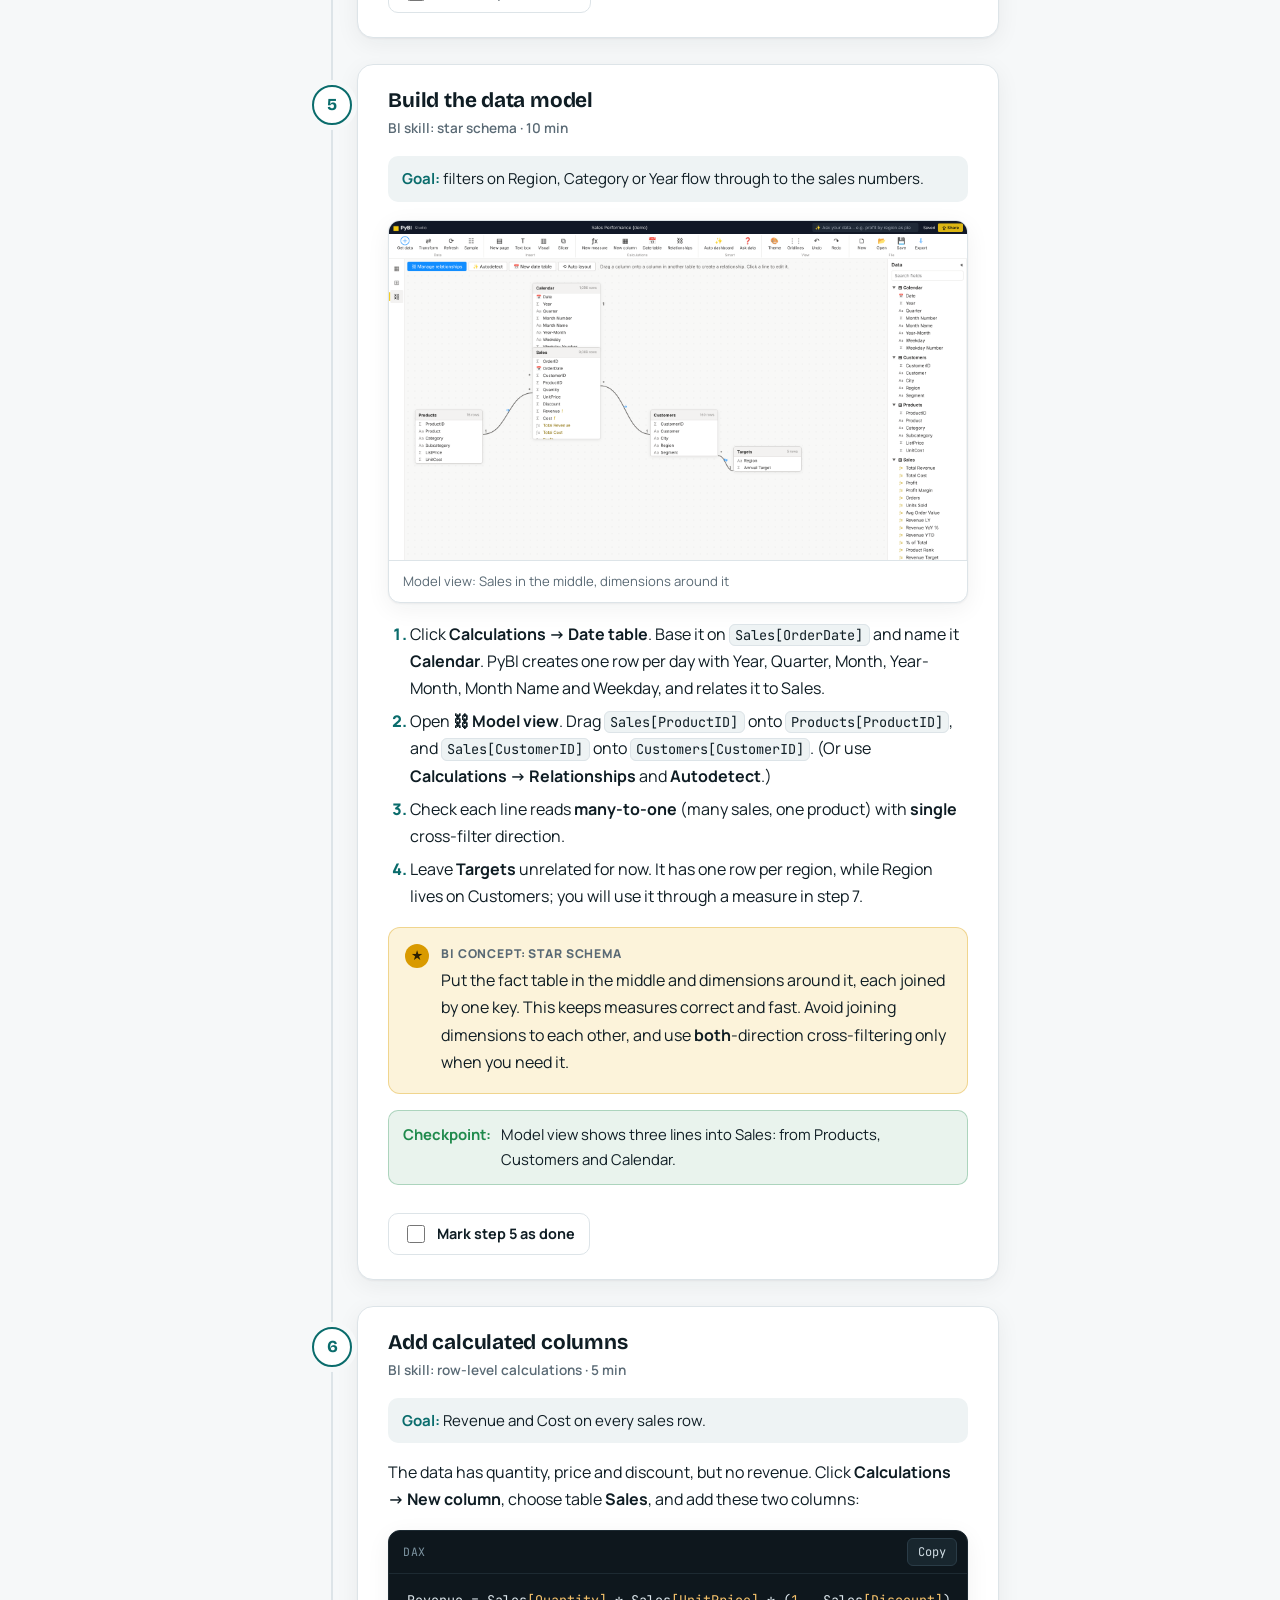
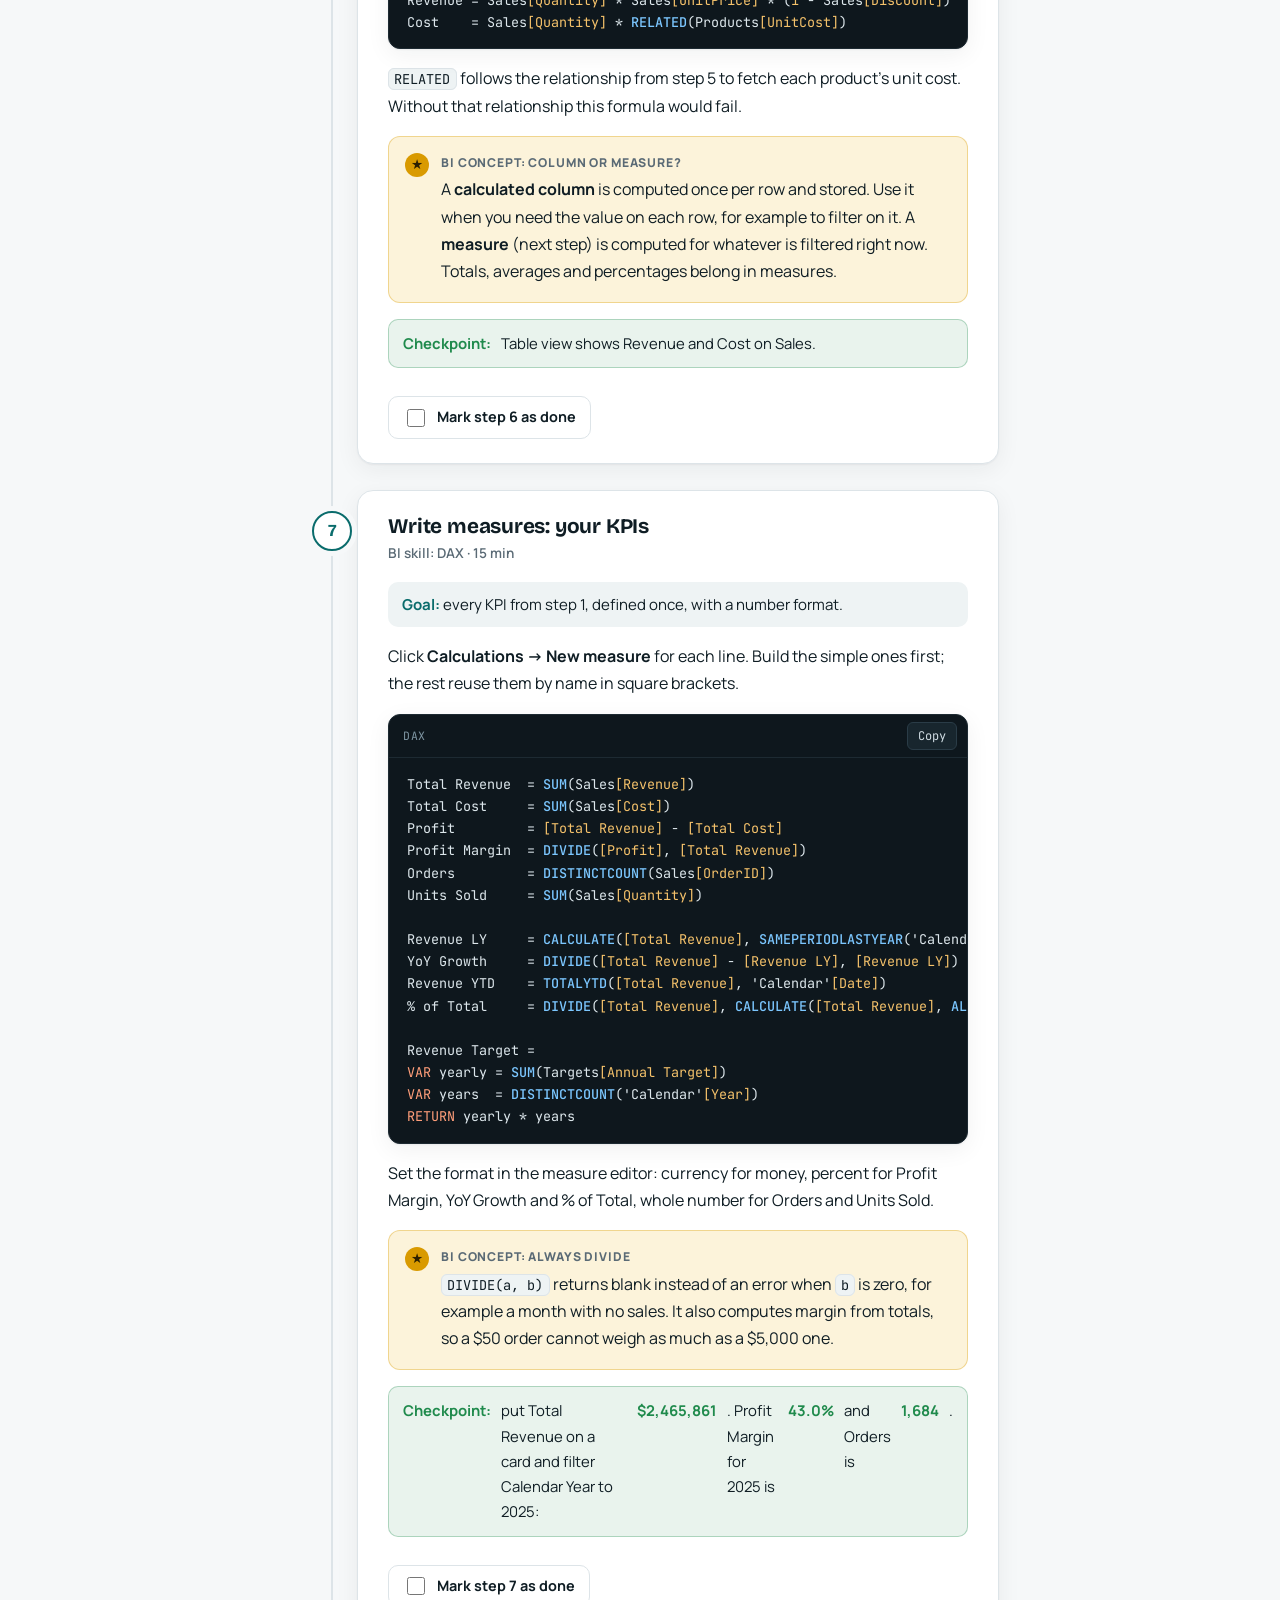
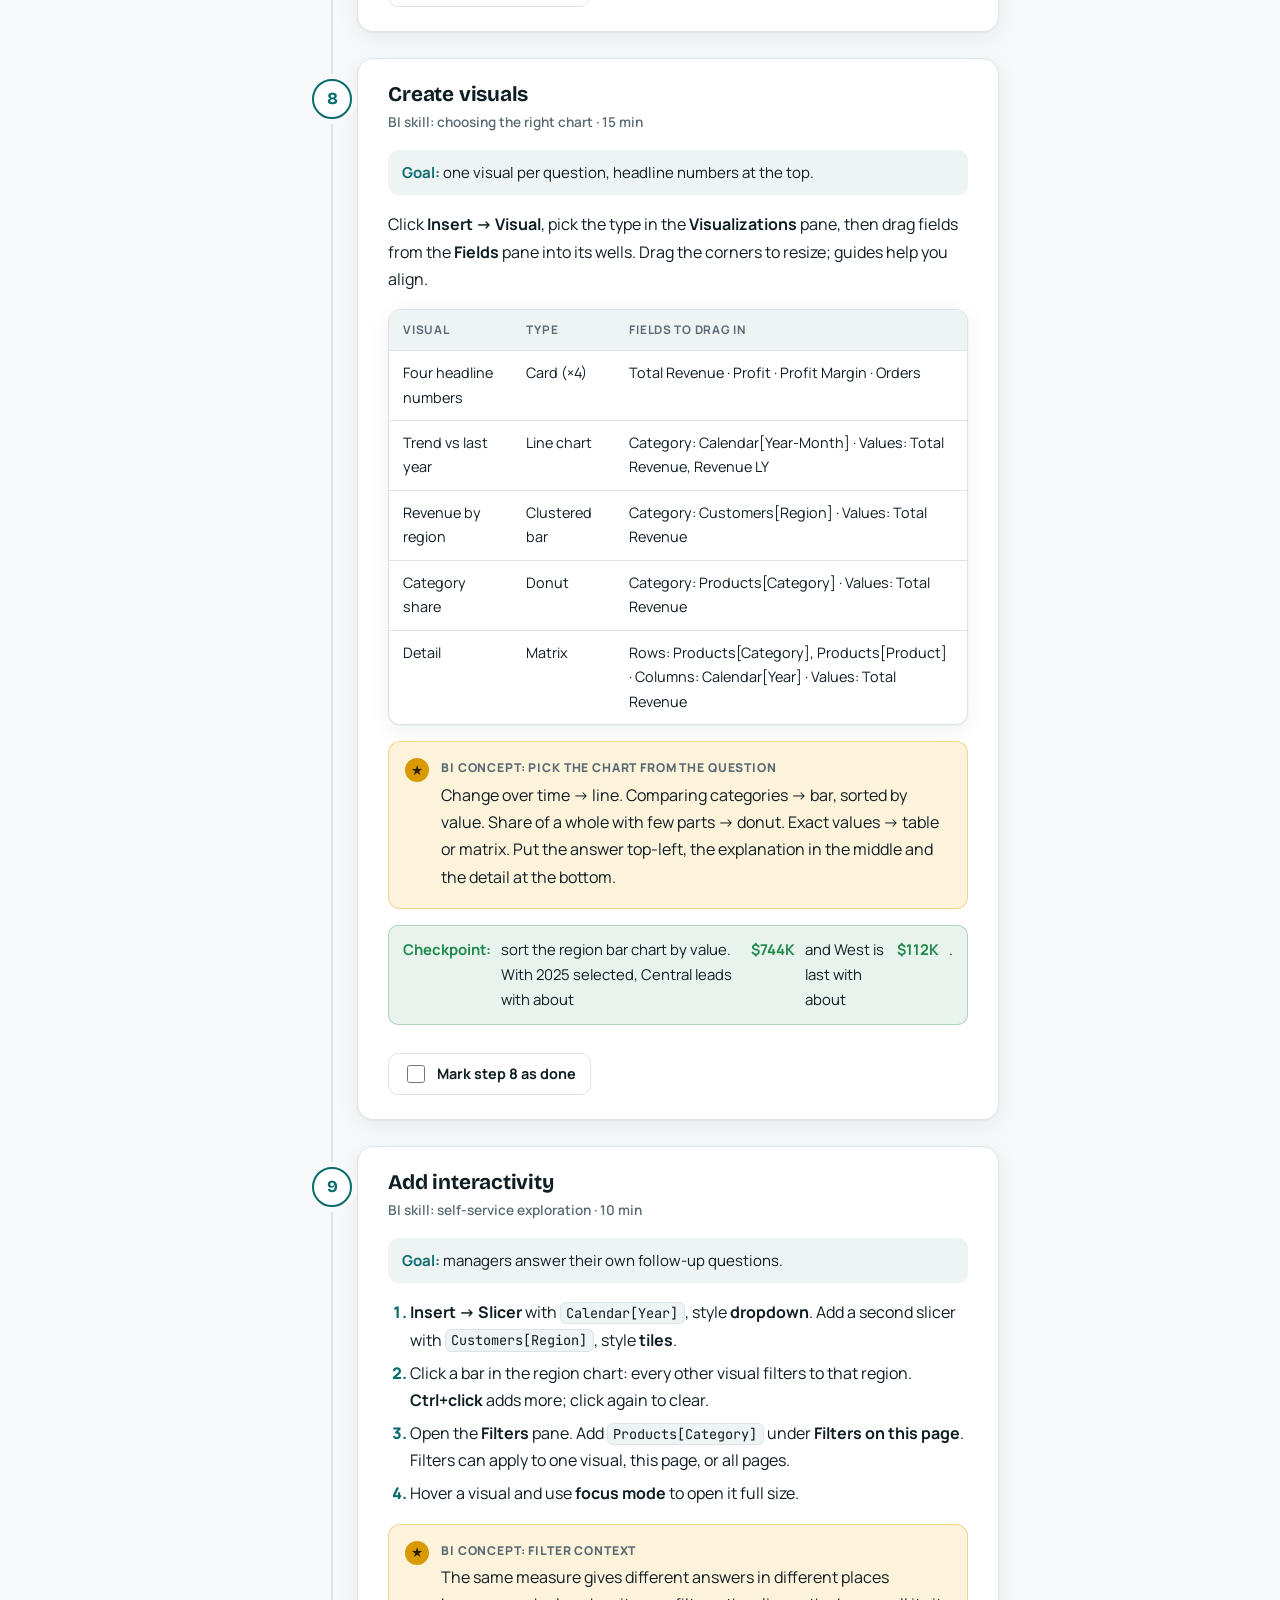
==== commit bb7afd90: "Docs and polish for the More visuals gallery Docs site: 80+ visuals, a More visuals guide with the f" ====
--- a/docs/index.html
+++ b/docs/index.html
@@ -312,7 +312,7 @@
     <a href="#guides">Get data &amp; connectors</a><a href="#query">Query editor</a><a href="#model">Model view</a><a href="#dax">DAX formulas</a><a href="#visuals">Visuals</a><a href="#filters">Filters &amp; interactivity</a><a href="#smart">Smart features</a><a href="#share">Share on your network</a><a href="#export">Export</a>
   </div>
   <div class="group"><p class="gtitle"><svg class="i" viewBox="0 0 24 24" aria-hidden="true"><path d="M4 6l6 6-6 6M12 19h8"/></svg>Reference</p>
-    <a href="#powerbi">Power BI files</a><a href="#cli">Command line</a><a href="#python">Python &amp; Jupyter</a><a href="#how">How it works</a><a href="#security">Security</a><a href="#troubleshooting">Troubleshooting</a><a href="#contributing">Contributing</a>
+    <a href="#powerbi">Power BI files</a><a href="#github">Sign in with GitHub</a><a href="#cli">Command line</a><a href="#python">Python &amp; Jupyter</a><a href="#how">How it works</a><a href="#security">Security</a><a href="#troubleshooting">Troubleshooting</a><a href="#contributing">Contributing</a>
   </div>
 </aside>
 <main id="content"><div class="col">
@@ -328,12 +328,12 @@
       <a href="#chromebook"><b>Chromebook</b><span>1 command in Linux</span></a>
       <a class="alt" href="#download"><b>Linux &amp; more</b><span>AppImage, .deb, pip</span></a>
     </div>
-    <div class="meta"><span><b>Free</b> · MIT licence</span><span><b>215</b> connectors</span><span><b>25</b> visuals</span><span>Windows · macOS · Linux · ChromeOS</span></div>
+    <div class="meta"><span><b>Free</b> · MIT licence</span><span><b>215</b> connectors</span><span><b>80+</b> visuals</span><span>Windows · macOS · Linux · ChromeOS</span></div>
   </div>
   <figure class="frame"><div class="chrome"><i></i><i></i><i></i><span>127.0.0.1:8050 · PyBI Studio</span></div>
     <img src="images/dashboard.png" alt="PyBI Studio showing the demo sales dashboard with KPI cards, a revenue trend and breakdown charts"></figure>
   <div class="features">
-    <div class="feature"><div class="ic"><svg class="i" viewBox="0 0 24 24" aria-hidden="true"><path d="M9 2v6M15 2v6M6 8h12v3a6 6 0 0 1-12 0zM12 17v5"/></svg></div><b>215 connectors</b><span>Excel, CSV, Parquet, 50 databases, cloud storage, 70+ SaaS apps, public data, REST, GraphQL and Python.</span></div><div class="feature"><div class="ic"><svg class="i" viewBox="0 0 24 24" aria-hidden="true"><path d="M3 4h18l-7 9v6l-4 2v-8z"/></svg></div><b>Query editor</b><span>Power Query–style applied steps with live preview: types, filters, splits, merges, appends, group by.</span></div><div class="feature"><div class="ic"><svg class="i" viewBox="0 0 24 24" aria-hidden="true"><path d="M6 4a2 2 0 1 0 0 4 2 2 0 0 0 0-4zM18 4a2 2 0 1 0 0 4 2 2 0 0 0 0-4zM12 16a2 2 0 1 0 0 4 2 2 0 0 0 0-4zM7.5 7.5l3.5 8.5M16.5 7.5L13 16M8 6h8"/></svg></div><b>Model and DAX</b><span>Star-schema relationships, a date table, and measures with CALCULATE, time intelligence and iterators.</span></div><div class="feature"><div class="ic"><svg class="i" viewBox="0 0 24 24" aria-hidden="true"><path d="M4 20V10M10 20V4M16 20v-7M2 20h20"/></svg></div><b>25 visuals</b><span>Charts, cards, KPI, gauge, waterfall, treemap, tables, matrices and slicers that cross-filter.</span></div><div class="feature"><div class="ic"><svg class="i" viewBox="0 0 24 24" aria-hidden="true"><path d="M12 3l1.8 4.6L18 9l-4.2 1.4L12 15l-1.8-4.6L6 9l4.2-1.4z"/></svg></div><b>Smart tools</b><span>Ask your data in plain English, build a page with Auto dashboard, add a smart narrative.</span></div><div class="feature"><div class="ic"><svg class="i" viewBox="0 0 24 24" aria-hidden="true"><path d="M2 9a15 15 0 0 1 20 0M5.5 12.5a10 10 0 0 1 13 0M9 16a5 5 0 0 1 6 0M12 19.5h.01"/></svg></div><b>Share and export</b><span>A live read-only link for your network; PNG, PowerPoint, PDF or one offline interactive HTML file.</span></div>
+    <div class="feature"><div class="ic"><svg class="i" viewBox="0 0 24 24" aria-hidden="true"><path d="M9 2v6M15 2v6M6 8h12v3a6 6 0 0 1-12 0zM12 17v5"/></svg></div><b>215 connectors</b><span>Excel, CSV, Parquet, 50 databases, cloud storage, 70+ SaaS apps, public data, REST, GraphQL and Python.</span></div><div class="feature"><div class="ic"><svg class="i" viewBox="0 0 24 24" aria-hidden="true"><path d="M3 4h18l-7 9v6l-4 2v-8z"/></svg></div><b>Query editor</b><span>Power Query–style applied steps with live preview: types, filters, splits, merges, appends, group by.</span></div><div class="feature"><div class="ic"><svg class="i" viewBox="0 0 24 24" aria-hidden="true"><path d="M6 4a2 2 0 1 0 0 4 2 2 0 0 0 0-4zM18 4a2 2 0 1 0 0 4 2 2 0 0 0 0-4zM12 16a2 2 0 1 0 0 4 2 2 0 0 0 0-4zM7.5 7.5l3.5 8.5M16.5 7.5L13 16M8 6h8"/></svg></div><b>Model and DAX</b><span>Star-schema relationships, a date table, and measures with CALCULATE, time intelligence and iterators.</span></div><div class="feature"><div class="ic"><svg class="i" viewBox="0 0 24 24" aria-hidden="true"><path d="M4 20V10M10 20V4M16 20v-7M2 20h20"/></svg></div><b>80+ visuals</b><span>The Power BI set plus 56 more: violin, raincloud, Sankey, chord, sunburst, calendar heatmap, candlestick, Gantt and others, all cross-filtering.</span></div><div class="feature"><div class="ic"><svg class="i" viewBox="0 0 24 24" aria-hidden="true"><path d="M12 3l1.8 4.6L18 9l-4.2 1.4L12 15l-1.8-4.6L6 9l4.2-1.4z"/></svg></div><b>Smart tools</b><span>Ask your data in plain English, build a page with Auto dashboard, add a smart narrative.</span></div><div class="feature"><div class="ic"><svg class="i" viewBox="0 0 24 24" aria-hidden="true"><path d="M2 9a15 15 0 0 1 20 0M5.5 12.5a10 10 0 0 1 13 0M9 16a5 5 0 0 1 6 0M12 19.5h.01"/></svg></div><b>Share and export</b><span>A live read-only link for your network; PNG, PowerPoint, PDF or one offline interactive HTML file.</span></div>
   </div>
   <p style="color:var(--muted)">Created by <b style="color:var(--ink)">Muhammad Rafay Shaikh</b>, from Pakistan. New to BI? Start with the <a href="#learn">12-step course</a>.</p>
 </section>
@@ -788,6 +788,22 @@
     </tbody>
   </table></div>
 
+  <h4 id="more-visuals">✨ More visuals (56)</h4>
+  <p>Open <b>✨ More visuals</b> under the visual icons in the Visualizations pane, or type in its search box (for example <i>sankey</i> or <i>violin</i>). Every one of them cross-filters the page when you click it, shows tooltips, follows the report theme and has its own section in the Format tab.</p>
+  <p><img src="images/more-visuals.png" alt="A selection of the More visuals: raincloud, Sankey, sunburst, calendar heatmap, chord, streamgraph and others" style="max-width:100%;border-radius:8px;border:1px solid #e1dfdd"></p>
+  <div class="tbl"><table>
+    <thead><tr><th>Group</th><th>Visuals</th><th>Fields to add</th></tr></thead>
+    <tbody>
+      <tr><td>Statistics &amp; distribution</td><td>Histogram, box &amp; whisker, violin, raincloud, density (KDE), ridgeline, beeswarm, strip / jitter, ECDF, Q-Q plot, dot histogram, correlation matrix, hexbin, 2D density contours, scatter + trend line</td><td>A <b>numeric column</b> (not a measure): these charts use every row, like R or seaborn. Add a category to compare groups. Large tables are sampled and the visual says so.</td></tr>
+      <tr><td>Comparison &amp; ranking</td><td>Lollipop, dumbbell, slope, bullet, Cleveland dot plot, diverging bar, butterfly / tornado, bump chart, Pareto (80/20), Marimekko, radar, small multiples</td><td>A category and one or two measures (dumbbell, slope and butterfly compare two; bullet takes an actual and a target)</td></tr>
+      <tr><td>Circular &amp; radial</td><td>Radial bar, circular barplot, Nightingale rose, parliament, sunburst, chord diagram</td><td>A category and a measure; sunburst takes up to four levels; chord takes <i>from</i>, <i>to</i> and a size</td></tr>
+      <tr><td>Part-to-whole</td><td>Waffle, pictogram, circle packing, icicle, nested treemap, packed bubbles</td><td>A category (or a hierarchy of levels) and a measure</td></tr>
+      <tr><td>Flow &amp; network</td><td>Sankey, arc diagram, network graph, heatmap, punch card</td><td>Sankey: two to four stages (e.g. Region → Segment → Category) and a flow size. The others: two categories and a measure</td></tr>
+      <tr><td>Time &amp; finance</td><td>Calendar heatmap, streamgraph, horizon, candlestick (OHLC), Gantt, step line, range band, sparkline table, event timeline</td><td>A date on the axis (calendar heatmap needs the day-level date); candlestick takes open, high, low and close; Gantt takes a task, a start and an end date</td></tr>
+      <tr><td>KPI &amp; text</td><td>Liquid fill gauge, progress rings, word cloud</td><td>A value and a target (gauge, rings) or a category and a measure (word cloud)</td></tr>
+    </tbody>
+  </table></div>
+
   <h3 id="filters">Filters and interactivity</h3>
   <ul class="tight">
     <li><b>Cross-filtering:</b> click any data point to filter the page; Ctrl+click for several.</li>
@@ -830,6 +846,20 @@
   <p>After the import PyBI lists anything it could not carry over exactly, so you know what to check. Not supported yet: maps, custom visuals from AppSource, Q&amp;A, decomposition tree and key influencers (shown as grey placeholders in the same spot), buttons and bookmarks, Top N and relative-date filters, row-level security, and DAX functions the PyBI engine does not have yet. Reports with a <i>live connection</i> to a Power BI dataset or Analysis Services keep their data on the server, so only the layout is imported.</p>
 </section>
 
+<!-- ============ GITHUB ============ -->
+<section id="github">
+  <p class="eyebrow">Guide</p>
+  <h2><span class="ic"><svg class="i" viewBox="0 0 24 24" aria-hidden="true"><path d="M9 19c-4 1.5-4-2-6-2.5M15 21v-3.5a3 3 0 0 0-.9-2.3c3-.3 6-1.5 6-6.6a5.2 5.2 0 0 0-1.4-3.6 4.8 4.8 0 0 0-.1-3.6s-1.1-.3-3.6 1.4a12.3 12.3 0 0 0-6.5 0C6 1.1 4.9 1.4 4.9 1.4a4.8 4.8 0 0 0-.1 3.6A5.2 5.2 0 0 0 3.4 8.6c0 5.1 3 6.3 6 6.6a3 3 0 0 0-.9 2.3V21"/></svg></span>Sign in with GitHub</h2>
+  <ol>
+    <li>Click <b>Sign in with GitHub</b> at the top right of the studio.</li>
+    <li>Choose whether PyBI may use your <b>private repositories</b> (needed for private data and private saved reports).</li>
+    <li>No GitHub account? Click <b>No, help me create one</b>: PyBI opens github.com/signup and lists each step (email, password, username, the emailed launch code, the Free plan).</li>
+    <li>PyBI shows a one-time code such as <code>ABCD-1234</code>. Click <b>Open GitHub</b>, paste the code, check that it says <b>PyBI</b> and click <b>Authorize</b>. PyBI notices within seconds and shows your name and picture.</li>
+  </ol>
+  <p><b>What you can do once signed in:</b> load GitHub data (issues, pull requests, commits, releases, Actions runs, files) without a personal access token; <b>Save report to GitHub</b> and <b>Open report from GitHub</b> (your own <code>pybi-reports</code> repository, with version history); and <b>Publish dashboard as a web page</b> with GitHub Pages.</p>
+  <p><b>Why it is safe:</b> PyBI uses GitHub's device sign-in, so your password is only ever typed on github.com and PyBI contains no secret. The access key stays on your computer only, in the system keychain (with <code>pip install keyring</code>) or in <code>~/.pybi</code> readable only by you, and never goes into report files, exports or the network view. Other websites cannot send commands to your studio. Sign out from the account menu at any time, and revoke PyBI completely under GitHub → Settings → Applications.</p>
+</section>
+
 <!-- ============ CLI ============ -->
 <section id="cli">
   <p class="eyebrow">Reference</p>
@@ -917,7 +947,7 @@
 
 <footer class="site">
   <div><p style="display:flex;align-items:center;gap:10px;color:var(--ink);font-family:var(--font-display);font-weight:700;font-size:1.1rem"><img src="images/pybi-icon.png" width="26" height="26" alt="" style="border-radius:7px">PyBI</p>
-    <p>Open-source business intelligence. MIT © Muhammad Rafay Shaikh.</p><p>Not a Microsoft product; does not open .pbix files.</p></div>
+    <p>Open-source business intelligence. MIT © Muhammad Rafay Shaikh.</p><p>Not a Microsoft product. Opens Power BI .pbix files.</p><p><a href="privacy.html">Privacy policy</a></p></div>
   <div><h5>Get PyBI</h5><a href="#download">Desktop apps</a><a href="#pip">pip install</a><a href="https://github.com/rafay183/pybi/releases">All releases</a></div>
   <div><h5>Learn</h5><a href="#quickstart">Quickstart</a><a href="#learn">BI course</a><a href="#dax">DAX formulas</a></div>
   <div><h5>Project</h5><a href="https://github.com/rafay183/pybi">GitHub</a><a href="https://pypi.org/project/pybi-ray/">PyPI</a><a href="https://github.com/rafay183/pybi/blob/main/CHANGELOG.md">Changelog</a><a href="https://github.com/rafay183/pybi/discussions">Discussions</a></div>
@@ -1129,5 +1159,25 @@
 })();
 
 </script>
+<script>
+/* Download buttons point at the highest released version that has each file, not GitHub's "Latest"
+   label (an older release can carry that label for a moment while it is being published). */
+(function () {
+  var links = document.querySelectorAll('a[href*="/releases/latest/download/"]');
+  if (!links.length || !window.fetch) return;
+  fetch("https://api.github.com/repos/rafay183/pybi/releases?per_page=30").then(function (r) { return r.ok ? r.json() : []; }).then(function (rels) {
+    var num = function (t) { var m = /^v?(\d+)\.(\d+)\.(\d+)$/.exec(t || ""); return m ? [+m[1], +m[2], +m[3]] : null; };
+    var newer = function (a, b) { for (var i = 0; i < 3; i++) { if (a[i] !== b[i]) return a[i] > b[i]; } return false; };
+    links.forEach(function (a) {
+      var file = a.getAttribute("href").split("/").pop(), best = null, url = null;
+      rels.forEach(function (rel) {
+        var v = num(rel.tag_name); if (!v || rel.draft || rel.prerelease) return;
+        (rel.assets || []).forEach(function (as) { if (as.name === file && (!best || newer(v, best))) { best = v; url = as.browser_download_url; } });
+      });
+      if (url) a.setAttribute("href", url);
+    });
+  }).catch(function () { /* keep the plain links */ });
+})();
+</script>
 </body>
 </html>
